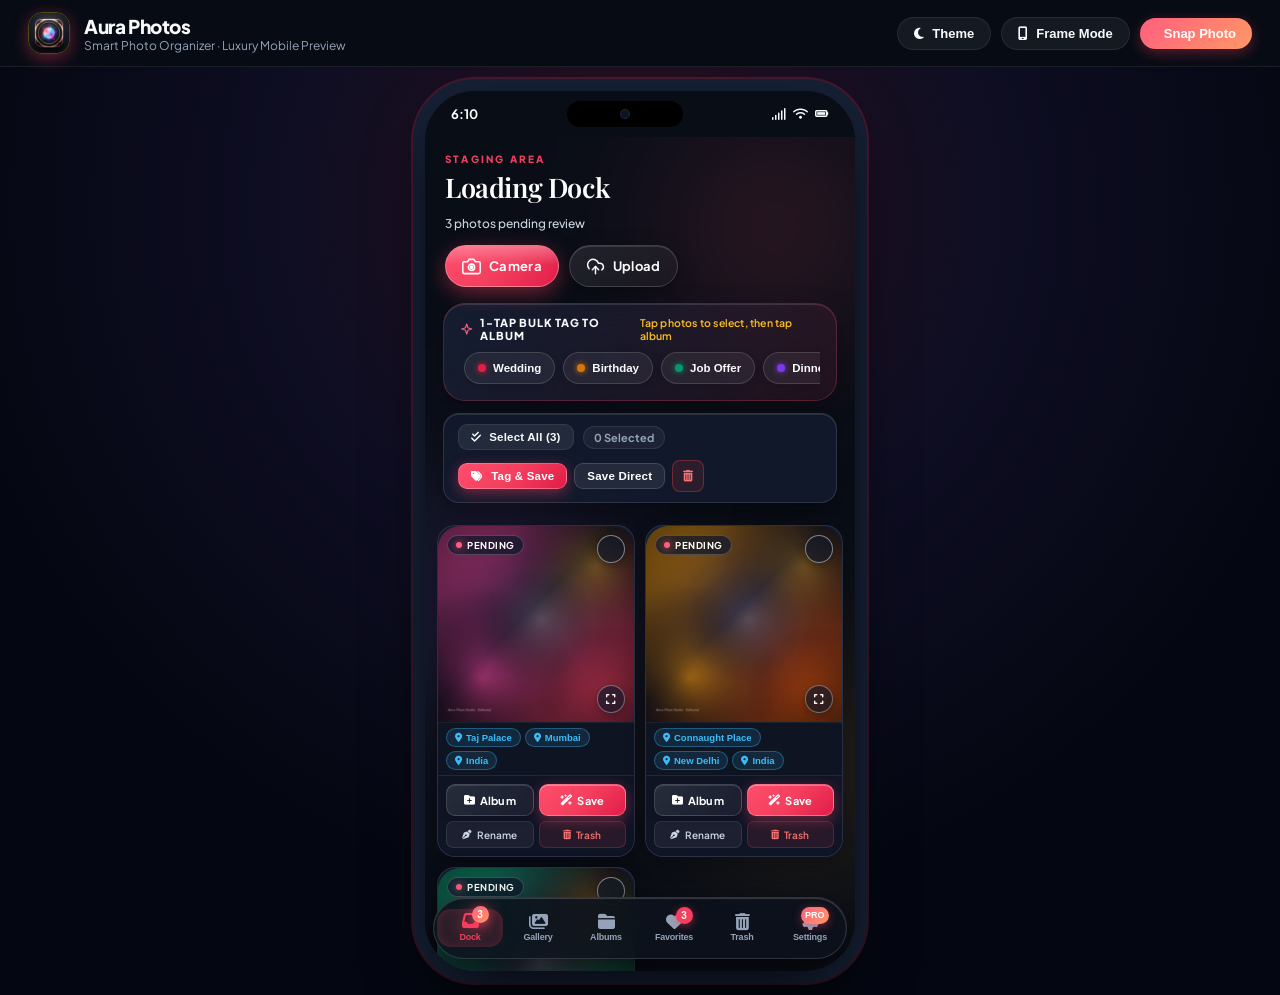
==== ios/web/index.html @ ad9fc0b2 "Implement multi-destination selection and interactive source photo selection in album organize modal" ====
<!DOCTYPE html>
<html lang="en">

<head>
  <meta charset="UTF-8">
  <meta name="viewport" content="width=device-width, initial-scale=1.0, maximum-scale=1.0, user-scalable=no, viewport-fit=cover">
  <meta name="apple-mobile-web-app-capable" content="yes">
  <meta name="apple-mobile-web-app-status-bar-style" content="black-translucent">
  <meta name="apple-mobile-web-app-title" content="Aura Photos">
  <title>Photo Organizer - Luxury Edition</title>
  <link rel="manifest" href="manifest.json">
  <link rel="icon" type="image/png" href="favicon.png">
  <link rel="apple-touch-icon" href="icon.png">
  <link rel="preconnect" href="https://fonts.googleapis.com">
  <link rel="preconnect" href="https://fonts.gstatic.com" crossorigin>
  <link
    href="https://fonts.googleapis.com/css2?family=Plus+Jakarta+Sans:wght@300;400;500;600;700;800&family=Playfair+Display:ital,wght@0,600;1,600&display=swap"
    rel="stylesheet">
  <link rel="stylesheet" href="https://cdnjs.cloudflare.com/ajax/libs/font-awesome/6.5.1/css/all.min.css">
  <link rel="stylesheet" href="style.css">
  <script src="https://cdnjs.cloudflare.com/ajax/libs/jszip/3.10.1/jszip.min.js"></script>
  <script src="https://cdnjs.cloudflare.com/ajax/libs/FileSaver.js/2.0.5/FileSaver.min.js"></script>
  <script src="https://checkout.razorpay.com/v1/checkout.js"></script>
  <script>
    if (window.AndroidApp || navigator.userAgent.includes('wv') || /Android|iPhone|iPad|iPod/i.test(navigator.userAgent) || window.innerWidth <= 850) {
      document.documentElement.classList.add('native-app-mode');
    }
  </script>
</head>

<body class="dark-mode">

  <!-- Desktop Header Controls -->
  <header class="preview-header">
    <div class="brand">
      <div class="brand-badge-icon" style="padding: 0; overflow: hidden; background: transparent; border: 1px solid rgba(255, 215, 0, 0.3);">
        <img src="icon.png" alt="Aura Photos" style="width: 100%; height: 100%; object-fit: cover; border-radius: 13px;">
      </div>
      <div>
        <h1 class="brand-title">Aura Photos</h1>
        <p class="brand-subtitle">Smart Photo Organizer · Luxury Mobile Preview</p>
      </div>
    </div>
    <div class="header-actions">
      <button id="themeToggleBtn" class="action-btn" title="Toggle Light/Dark Theme">
        <i class="fa-solid fa-moon"></i>
        <span>Theme</span>
      </button>
      <button id="deviceFrameToggleBtn" class="action-btn" title="Toggle Device Frame">
        <i class="fa-solid fa-mobile-screen"></i>
        <span>Frame Mode</span>
      </button>
      <button id="addDemoPhotoBtn" class="action-btn primary" title="Snap New Photo to Loading Dock">
        <i class="fa-solid fa-sparkles"></i>
        <span>Snap Photo</span>
      </button>
    </div>
  </header>

  <!-- Main Container -->
  <main class="preview-container">
    <div class="device-frame" id="deviceFrame">
      <!-- Status Bar -->
      <div class="status-bar">
        <span class="time" id="statusTime">9:41</span>
        <div class="notch">
          <div class="camera-lens"></div>
        </div>
        <div class="status-icons">
          <i class="fa-solid fa-signal"></i>
          <i class="fa-solid fa-wifi"></i>
          <i class="fa-solid fa-battery-full"></i>
        </div>
      </div>

      <!-- App Screen Content -->
      <div class="app-viewport">
        <!-- Ambient Liquid Light Glows (2026 Luxury Aesthetic) -->
        <div class="ambient-glow-orb glow-rose"></div>
        <div class="ambient-glow-orb glow-violet"></div>
        <div class="ambient-glow-orb glow-amber"></div>

        <!-- TAB 0: LOADING DOCK SCREEN -->
        <section id="dockScreen" class="app-screen active">
          <div class="screen-header dock-screen-header">
            <div>
              <span class="screen-tagline" data-i18n="dock_tagline">STAGING AREA</span>
              <h2 class="screen-title" data-i18n="dock_title">Loading Dock</h2>
              <p class="screen-subtitle" id="dockSubtitle">3 photos pending review</p>
            </div>
            <div class="dock-hero-actions">
              <button class="dock-hero-btn btn-camera-snap" id="cameraSnapBtn" title="Capture photo with camera" onclick="triggerCameraCapture()">
                <svg class="dock-hero-svg" viewBox="0 0 24 24" fill="none" stroke="currentColor" stroke-width="1.9" stroke-linecap="round" stroke-linejoin="round">
                  <path d="M23 19a2 2 0 0 1-2 2H3a2 2 0 0 1-2-2V8a2 2 0 0 1 2-2h4l2-3h6l2 3h4a2 2 0 0 1 2 2z"/>
                  <circle cx="12" cy="13" r="4"/>
                  <circle cx="12" cy="13" r="1.5" fill="currentColor"/>
                </svg>
                <span data-i18n="dock_camera">Camera</span>
              </button>
              <button class="dock-hero-btn btn-photo-upload" id="importPhotosBtn" title="Upload photos from device" onclick="triggerGalleryImport()">
                <svg class="dock-hero-svg" viewBox="0 0 24 24" fill="none" stroke="currentColor" stroke-width="1.9" stroke-linecap="round" stroke-linejoin="round">
                  <path d="M4 14.899A7 7 0 1 1 15.71 8h1.79a4.5 4.5 0 0 1 2.5 8.242"/>
                  <path d="M12 12v9"/>
                  <path d="m16 16-4-4-4 4"/>
                </svg>
                <span data-i18n="dock_upload">Upload</span>
              </button>
              <input type="file" id="cameraFileInput" accept="image/*" capture="environment"
                style="position: absolute; opacity: 0; width: 0; height: 0; pointer-events: none;">
              <input type="file" id="imageFileInput" accept="image/*" multiple
                style="position: absolute; opacity: 0; width: 0; height: 0; pointer-events: none;">
            </div>
          </div>

          <!-- Ultra-Smart Fast-Tag Bar for Bulk Organization (Imagine 1000 Photos) -->
          <div class="dock-quick-tag-bar" id="dockQuickTagBar">
            <div class="dock-quick-tag-header">
              <div class="dock-quick-tag-title">
                <svg class="dock-title-sparkle" width="14" height="14" viewBox="0 0 24 24" fill="none" stroke="currentColor" stroke-width="2" stroke-linecap="round" stroke-linejoin="round">
                  <path d="m12 3-1.912 5.813a2 2 0 0 1-1.275 1.275L3 12l5.813 1.912a2 2 0 0 1 1.275 1.275L12 21l1.912-5.813a2 2 0 0 1 1.275-1.275L21 12l-5.813-1.912a2 2 0 0 1-1.275-1.275L12 3Z"/>
                </svg>
                <span data-i18n="dock_bulk_tag_title">1-Tap Bulk Tag to Album</span>
              </div>
              <span class="dock-quick-tag-hint" id="dockQuickTagHint" data-i18n="dock_hint_default">Tap photos, then tap album</span>
            </div>
            <div class="dock-quick-tag-strip" id="dockQuickTagStrip">
              <!-- Rendered dynamically by JS -->
            </div>
          </div>

          <!-- Dock Selection Toolbar (Glassmorphic) -->
          <div class="dock-toolbar-card" id="dockActionStrip">
            <div class="dock-select-group">
              <button class="btn btn-xs btn-glass" id="dockSelectAllToggleBtn" onclick="toggleSelectAllDock()">
                <i class="fa-solid fa-check-double"></i>
                <span id="dockSelectAllBtnText" data-i18n="dock_select_all">Select All</span>
              </button>
              <span class="dock-selection-badge" id="dockSelectedCountBadge">0 Selected</span>
            </div>
            <div class="dock-batch-actions" id="dockBatchActions">
              <button class="btn btn-xs btn-primary" id="dockBatchTagBtn" onclick="openBatchTagModalFromDock()">
                <i class="fa-solid fa-tags"></i> <span data-i18n="dock_tag_and_save">Tag & Save</span>
              </button>
              <button class="btn btn-xs btn-glass" id="dockBatchMoveBtn" onclick="moveSelectedDockDirect()">
                <span data-i18n="dock_save_direct">Save Direct</span>
              </button>
              <button class="btn btn-xs btn-danger-glass" id="dockBatchDeleteBtn" onclick="deleteSelectedDockPhotos()"
                title="Move selected to Trash">
                <i class="fa-solid fa-trash-can"></i>
              </button>
            </div>
          </div>

          <!-- Empty Dock State (High-Aesthetic Studio) -->
          <div class="empty-state dock-empty-state-luxury" id="dockEmptyState" style="display: none;">
            <div class="dock-empty-visual">
              <div class="dock-empty-orb">
                <svg class="dock-empty-hero-icon" viewBox="0 0 24 24" fill="none" stroke="currentColor" stroke-width="1.6" stroke-linecap="round" stroke-linejoin="round">
                  <path d="M23 19a2 2 0 0 1-2 2H3a2 2 0 0 1-2-2V8a2 2 0 0 1 2-2h4l2-3h6l2 3h4a2 2 0 0 1 2 2z"/>
                  <circle cx="12" cy="13" r="4"/>
                  <circle cx="12" cy="13" r="1.5" fill="currentColor"/>
                </svg>
              </div>
              <div class="dock-empty-glow"></div>
            </div>
            <h3 class="dock-empty-title" data-i18n="dock_empty_title">Loading Dock is All Clear</h3>
            <p class="dock-empty-desc" data-i18n="dock_empty_desc">
              Your staging dock is ready for fresh memories. Snap directly with the camera or upload from device storage to review, tag, and sort into albums.
            </p>
            <div class="empty-actions dock-empty-actions">
              <button class="btn btn-primary btn-dock-empty-cta" onclick="triggerCameraCapture()">
                <svg width="18" height="18" viewBox="0 0 24 24" fill="none" stroke="currentColor" stroke-width="2" stroke-linecap="round" stroke-linejoin="round">
                  <path d="M23 19a2 2 0 0 1-2 2H3a2 2 0 0 1-2-2V8a2 2 0 0 1 2-2h4l2-3h6l2 3h4a2 2 0 0 1 2 2z"/>
                  <circle cx="12" cy="13" r="4"/>
                  <circle cx="12" cy="13" r="1.5" fill="currentColor"/>
                </svg>
                <span data-i18n="dock_camera">Capture Moment</span>
              </button>
              <button class="btn btn-glass btn-dock-empty-cta" onclick="triggerGalleryImport()">
                <svg width="18" height="18" viewBox="0 0 24 24" fill="none" stroke="currentColor" stroke-width="2" stroke-linecap="round" stroke-linejoin="round">
                  <path d="M4 14.899A7 7 0 1 1 15.71 8h1.79a4.5 4.5 0 0 1 2.5 8.242"/>
                  <path d="M12 12v9"/>
                  <path d="m16 16-4-4-4 4"/>
                </svg>
                <span data-i18n="dock_upload_photos">Upload Photos</span>
              </button>
            </div>
          </div>

          <!-- Dock Grid -->
          <div class="photo-grid dock-grid" id="dockPhotoGrid">
            <!-- Rendered by JS -->
          </div>
        </section>

        <!-- TAB 1: GALLERY SCREEN -->
        <section id="galleryScreen" class="app-screen">
          <!-- Search Box & In-App Settings Access -->
          <div class="search-container">
            <div class="search-box">
              <i class="fa-solid fa-magnifying-glass search-icon"></i>
              <input type="text" id="gallerySearchInput" placeholder="Search photos, tags, or albums..."
                data-i18n-placeholder="gallery_search_placeholder"
                oninput="handleGallerySearch(this.value)" onkeydown="if(event.key==='Escape'){clearGallerySearch();}"
                autocomplete="off">
              <button type="button" id="clearSearchBtn" class="clear-btn" style="display: none;"
                onclick="clearGallerySearch()" title="Clear search">
                <i class="fa-solid fa-xmark"></i>
              </button>
            </div>
            <!-- Three-dot Menu Button for Albums Access (Item 10) -->
            <button class="phone-header-gear-btn" id="galleryAlbumsMenuBtn" onclick="toggleGalleryAlbumsMenu(event)"
              title="Browse Albums Menu" data-i18n-title="gallery_albums_menu_title" aria-label="Albums Menu" style="position: relative;">
              <i class="fa-solid fa-ellipsis-vertical"></i>
              <span class="albums-menu-active-dot" id="albumsMenuActiveDot" style="display: none;"></span>
            </button>
            <button class="phone-header-gear-btn" onclick="navigateToSettings()"
              title="In-App Settings & Theme Switcher">
              <i class="fa-solid fa-gear"></i>
            </button>

            <!-- Albums Dropdown Menu Popover -->
            <div class="gallery-albums-dropdown" id="galleryAlbumsDropdown" style="display: none;">
              <div class="dropdown-header">
                <span class="dropdown-title"><i class="fa-solid fa-images" style="color: #f43f5e; margin-right: 6px;"></i> <span data-i18n="gallery_albums_menu_title">Browse Albums</span></span>
                <span class="dropdown-badge" id="dropdownAlbumsBadge">0 Albums</span>
              </div>
              <!-- VIP 3D Effects Toggle Option (Item 11) -->
              <div class="dropdown-vip-3d-section" id="dropdown3DSection">
                <button type="button" class="dropdown-vip-3d-card" id="dropdown3DEffectsBtn" onclick="toggle3DEffectsFromMenu(event)" title="Toggle 3D Holographic Parallax & Depth (Aura Pro VIP)">
                  <div class="dropdown-vip-3d-left">
                    <div class="dropdown-vip-3d-icon-box" id="dropdown3DIconBox">
                      <i class="fa-solid fa-cube"></i>
                    </div>
                    <div class="dropdown-vip-3d-info">
                      <div class="dropdown-vip-3d-title-row">
                        <span class="dropdown-vip-3d-title" data-i18n="gallery_3d_effects_title">3D Effects</span>
                        <span class="dropdown-vip-crown-badge"><i class="fa-solid fa-crown"></i> VIP</span>
                      </div>
                      <div class="dropdown-vip-3d-desc" id="dropdown3DDesc" data-i18n="gallery_3d_effects_desc">Holographic Tilt & Depth</div>
                    </div>
                  </div>
                  <div class="dropdown-vip-3d-switch-container">
                    <span class="dropdown-switch-pill" id="dropdown3DSwitchPill">
                      <span class="dropdown-switch-handle"></span>
                    </span>
                  </div>
                </button>
              </div>
              <div class="dropdown-divider"></div>
              <div class="dropdown-items-list" id="dropdownAlbumsList">
                <!-- Rendered dynamically by JS -->
              </div>
              <div class="dropdown-divider"></div>
              <div class="dropdown-footer">
                <button type="button" class="dropdown-footer-action" onclick="toggleFeaturedCarouselVisibility()">
                  <i class="fa-solid fa-sliders" style="margin-right: 5px;"></i>
                  <span id="carouselToggleLabel" data-i18n="gallery_carousel_show">Show Carousel</span>
                </button>
              </div>
            </div>
          </div>

          <!-- Albums Carousel Section (Hidden by default for cleaner UI; toggled via 3-dot menu) -->
          <div class="albums-section" id="galleryAlbumsSection" style="display: none;">
            <div class="section-header-row">
              <h3 class="section-heading" data-i18n="gallery_featured_albums">Featured Albums</h3>
              <div style="display: flex; align-items: center; gap: 8px;">
                <span class="section-subtext" id="albumCountSummary">5 Albums</span>
                <button type="button" class="btn-hide-featured" onclick="hideFeaturedAlbumsCarousel()" title="Hide Featured Carousel" aria-label="Hide carousel">
                  <i class="fa-solid fa-xmark"></i>
                </button>
              </div>
            </div>
            <div class="albums-carousel" id="albumsCarouselContainer">
              <!-- Rendered by JS -->
            </div>
          </div>

          <!-- Selection Bar (Active when selecting photos) -->
          <div class="selection-bar" id="gallerySelectionBar" style="display: none;">
            <button class="icon-btn" id="closeSelectionBtn">
              <i class="fa-solid fa-xmark"></i>
            </button>
            <span class="selection-count" id="selectionCountText" data-i18n="dock_selected_zero">0 Selected</span>
            <div class="selection-actions">
              <button class="icon-btn" id="renameSelectedBtn" onclick="renameSelectedGalleryPhoto()"
                title="Rename Photo" data-i18n-title="detail_rename" style="display: none;">
                <i class="fa-solid fa-pen-to-square"></i>
              </button>
              <button class="icon-btn" id="cropSelectedBtn" onclick="cropSelectedGalleryPhoto()" title="Crop Image"
                data-i18n-title="detail_crop" style="display: none;">
                <i class="fa-solid fa-crop-simple"></i>
              </button>
              <button class="icon-btn vip-action-btn" id="moveCopySelectedBtn" onclick="openMoveCopyModal()" title="Move or Copy to Another Album (VIP)" aria-label="Move or Copy to Album">
                <i class="fa-solid fa-folder-tree"></i>
                <span class="btn-vip-dot" title="Aura VIP Feature"><svg class="aura-luxury-crown" width="10" height="10" viewBox="0 0 20 20" fill="currentColor"><path d="M3.2 15.6h13.6a.7.7 0 0 0 .7-.7v-.2a.7.7 0 0 0-.7-.7H3.2a.7.7 0 0 0-.7.7v.2a.7.7 0 0 0 .7.7zm-.9-3.7a.7.7 0 0 0 .66.45h14.08a.7.7 0 0 0 .66-.45l1.6-4.6a.7.7 0 0 0-1.05-.82l-3.8 2.45-3.15-5.1a.7.7 0 0 0-1.2 0l-3.15 5.1-3.8-2.45a.7.7 0 0 0-1.05.82l1.6 4.6z"/></svg></span>
              </button>
              <button class="icon-btn" id="exportZipBtn" title="Export to ZIP" data-i18n-title="gallery_download_zip">
                <i class="fa-solid fa-file-zipper"></i>
              </button>
              <button class="icon-btn" id="shareSelectedBtn" title="Share Native" data-i18n-title="detail_share">
                <i class="fa-solid fa-share-nodes"></i>
              </button>
              <button class="icon-btn" id="downloadSelectedBtn" title="Download Collection" data-i18n-title="detail_download">
                <i class="fa-solid fa-download"></i>
              </button>
              <button class="icon-btn danger" id="trashSelectedBtn" title="Move to Trash" data-i18n-title="detail_trash">
                <i class="fa-solid fa-trash-can"></i>
              </button>
            </div>
          </div>

          <!-- Filter Scroll Row -->
          <div class="filter-strip">
            <!-- Date Range Filter Pill -->
            <button class="filter-chip" id="dateFilterChip">
              <i class="fa-regular fa-calendar-days"></i>
              <span id="dateFilterText" data-i18n="gallery_date_range">Date Range</span>
              <i class="fa-solid fa-xmark chip-remove" id="clearDateBtn" style="display: none;"></i>
            </button>

            <!-- "All" Chip with count -->
            <button class="filter-chip active" id="allTagsFilterChip">
              <span data-i18n="gallery_all_moments">All Moments</span>
              <span class="chip-count" id="allMomentsCount">0</span>
            </button>

            <!-- Favorites Filter Chip with live count -->
            <button class="filter-chip fav-filter-chip" id="favFilterChip" onclick="toggleFavoriteFilter()">
              <i class="fa-solid fa-heart" style="color: #f43f5e; font-size: 11px;"></i>
              <span data-i18n="gallery_favorites">Favorites</span>
              <span class="chip-count" id="favMomentsCount">0</span>
            </button>

            <!-- Dynamic Tag Chips Container -->
            <div id="dynamicTagFilterContainer" class="tag-chips-wrapper">
              <!-- Rendered by JS -->
            </div>

            <button class="reset-filter-btn" id="resetFiltersBtn" style="display: none;">
              <i class="fa-solid fa-rotate-left"></i> <span data-i18n="gallery_reset_filters">Reset</span>
            </button>
          </div>

          <!-- Gallery Subheader with Actions -->
          <div class="gallery-info-bar">
            <div class="gallery-info-left" style="display: flex; align-items: center; gap: 8px;">
              <span id="galleryCountText" class="photos-count-label">0 photos found</span>
            </div>

            <div class="gallery-toolbar-right">
              <!-- Smart Sort Dropdown -->
              <div class="sort-dropdown-wrapper" id="sortDropdownWrapper">
                <button type="button" class="gallery-sort-trigger-btn" id="sortTriggerBtn"
                  onclick="toggleSortMenu(event)" title="Sort gallery photos">
                  <i class="fa-solid fa-arrow-down-short-wide" id="sortTriggerIcon"></i>
                  <span id="sortTriggerText">Newest</span>
                  <i class="fa-solid fa-chevron-down sort-chevron"></i>
                </button>

                <div class="sort-menu-popover" id="sortMenuPopover">
                  <div class="sort-menu-header">
                    <span data-i18n="gallery_sort_photos">Sort Photos</span>
                  </div>
                  <div class="sort-options-list">
                    <button type="button" class="sort-option-btn active" data-sort="date-desc"
                      onclick="setGallerySort('date-desc')">
                      <span class="sort-opt-icon"><i class="fa-regular fa-clock"></i></span>
                      <div class="sort-opt-text">
                        <span class="sort-opt-title" data-i18n="gallery_sort_newest">Newest First</span>
                        <span class="sort-opt-desc" data-i18n="gallery_sort_newest_desc">Date created: newest to oldest</span>
                      </div>
                      <i class="fa-solid fa-check sort-check-icon"></i>
                    </button>
                    <button type="button" class="sort-option-btn" data-sort="date-asc"
                      onclick="setGallerySort('date-asc')">
                      <span class="sort-opt-icon"><i class="fa-solid fa-arrow-up-wide-short"></i></span>
                      <div class="sort-opt-text">
                        <span class="sort-opt-title" data-i18n="gallery_sort_oldest">Oldest First</span>
                        <span class="sort-opt-desc" data-i18n="gallery_sort_oldest_desc">Date created: oldest to newest</span>
                      </div>
                      <i class="fa-solid fa-check sort-check-icon"></i>
                    </button>
                    <div class="sort-menu-separator"></div>
                    <button type="button" class="sort-option-btn" data-sort="name-asc"
                      onclick="setGallerySort('name-asc')">
                      <span class="sort-opt-icon"><i class="fa-solid fa-arrow-down-a-z"></i></span>
                      <div class="sort-opt-text">
                        <span class="sort-opt-title" data-i18n="gallery_sort_name_asc">Name: A to Z</span>
                        <span class="sort-opt-desc" data-i18n="gallery_sort_name_asc_desc">Alphabetical by image title</span>
                      </div>
                      <i class="fa-solid fa-check sort-check-icon"></i>
                    </button>
                    <button type="button" class="sort-option-btn" data-sort="name-desc"
                      onclick="setGallerySort('name-desc')">
                      <span class="sort-opt-icon"><i class="fa-solid fa-arrow-down-z-a"></i></span>
                      <div class="sort-opt-text">
                        <span class="sort-opt-title" data-i18n="gallery_sort_name_desc">Name: Z to A</span>
                        <span class="sort-opt-desc" data-i18n="gallery_sort_name_desc_desc">Reverse alphabetical (Z to A)</span>
                      </div>
                      <i class="fa-solid fa-check sort-check-icon"></i>
                    </button>
                  </div>
                </div>
              </div>

              <div class="gallery-quick-actions">
                <button class="text-link-btn primary" id="exportFilteredZipBtn"
                  title="Download filtered collection as ZIP">
                  <i class="fa-solid fa-file-zipper"></i> <span data-i18n="gallery_download_zip">Download ZIP</span>
                </button>
                <button class="text-link-btn" id="shareFilteredBtn" title="Share filtered photos">
                  <i class="fa-solid fa-arrow-up-from-bracket"></i> <span data-i18n="detail_share">Share</span>
                </button>
              </div>
            </div>
          </div>

          <!-- Album Active View Banner & Direct Import Bar (VIP Item 3) -->
          <div class="album-active-banner" id="albumActiveBanner" style="display: none;">
            <div class="album-banner-left">
              <button type="button" class="album-banner-back-btn" id="albumBannerBackBtn" onclick="exitAlbumView()" title="Back to Albums" aria-label="Back to Albums" data-i18n-title="album_back_to_albums">
                <span class="album-back-icon-pill"><i class="fa-solid fa-arrow-left"></i></span>
                <span class="album-back-label" data-i18n="album_back_btn">Albums</span>
              </button>
              <div class="album-banner-info">
                <span class="album-banner-dot" id="albumBannerDot"></span>
                <div class="album-banner-text">
                  <div class="album-banner-title" id="albumBannerTitle">Album Name</div>
                  <div class="album-banner-subtitle" id="albumBannerSubtitle">0 Photos</div>
                </div>
              </div>
            </div>
            <div class="album-banner-actions" style="display: flex; align-items: center; gap: 8px;">
              <button type="button" class="btn btn-sm album-banner-3d-toggle-btn" id="albumView3DToggleBtn" onclick="toggleAlbumPhoto3DEffects()" title="Toggle VIP 3D Card Effects on Album Photos">
                <i class="fa-solid fa-cube"></i>
                <span class="toggle-3d-label">3D FX</span>
              </button>
              <button type="button" class="btn btn-sm btn-primary album-banner-add-btn" id="albumBannerAddBtn" onclick="triggerAlbumDirectImport(getActiveAlbumName())" title="Import photos directly from gallery into this album (VIP)" data-i18n-title="album_banner_import_title">
                <i class="fa-solid fa-plus"></i>
                <span data-i18n="album_banner_add_photos">Add Photos</span>
                <span class="badge-vip-tiny"><svg class="aura-luxury-crown" width="9" height="9" viewBox="0 0 20 20" fill="currentColor"><path d="M3.2 15.6h13.6a.7.7 0 0 0 .7-.7v-.2a.7.7 0 0 0-.7-.7H3.2a.7.7 0 0 0-.7.7v.2a.7.7 0 0 0 .7.7zm-.9-3.7a.7.7 0 0 0 .66.45h14.08a.7.7 0 0 0 .66-.45l1.6-4.6a.7.7 0 0 0-1.05-.82l-3.8 2.45-3.15-5.1a.7.7 0 0 0-1.2 0l-3.15 5.1-3.8-2.45a.7.7 0 0 0-1.05.82l1.6 4.6z"/></svg> VIP</span>
              </button>
            </div>
          </div>

          <!-- Empty Gallery State -->
          <div class="empty-state" id="galleryEmptyState" style="display: none;">
            <div class="empty-icon-circle">
              <i class="fa-solid fa-images"></i>
            </div>
            <h3 id="galleryEmptyTitle" data-i18n="gallery_empty_title">No Moments Match</h3>
            <p id="galleryEmptyDesc" data-i18n="gallery_empty_desc">Try switching tags, clearing date ranges, or moving new photos from the Loading Dock.</p>
            <div style="display: flex; gap: 8px; justify-content: center; flex-wrap: wrap;">
              <button class="btn btn-primary" id="albumEmptyImportBtn" style="display: none;" onclick="triggerAlbumDirectImport(getActiveAlbumName())">
                <i class="fa-solid fa-plus"></i> <span id="albumEmptyImportBtnText" data-i18n="album_banner_import_btn">Import Photos from Gallery (VIP)</span>
              </button>
              <button class="btn btn-outline" id="clearAllFiltersBtn" data-i18n="gallery_reset_filters">Reset All Filters</button>
            </div>
          </div>

          <!-- Gallery Grid (2-column elegant layout) -->
          <div class="photo-grid gallery-grid-elegant" id="galleryPhotoGrid">
            <!-- Rendered by JS -->
          </div>

          <input type="file" id="albumDirectFileInput" accept="image/*" multiple style="display: none;" onchange="handleAlbumDirectFileInput(event)">
        </section>

        <!-- TAB 2: ALBUMS & TAGS SCREEN (Separated Views) -->
        <section id="albumsScreen" class="app-screen">
          <div class="screen-header">
            <div>
              <span class="screen-tagline" data-i18n="albums_tagline">COLLECTIONS</span>
              <h2 class="screen-title" id="albumsHeaderTitle" data-i18n="albums_my_albums">My Albums</h2>
              <p class="screen-subtitle" id="albumsSubtitle">5 photo albums organized by tag</p>
            </div>
            <div class="header-btn-group">
              <button class="btn btn-sm btn-glass" id="openCreateTagModalBtn" title="Create New Album" data-i18n-title="albums_btn_create_title"
                onclick="openNewAlbumModal()">
                <i class="fa-solid fa-plus"></i> <span data-i18n="albums_new_btn">New Album</span>
              </button>
            </div>
          </div>

          <!-- Segmented View Switcher: Albums vs Tag Manager -->
          <div class="segmented-control-wrapper">
            <div class="segmented-control">
              <button class="seg-btn active" id="segAlbumsBtn" onclick="switchAlbumsView('albums')">
                <i class="fa-solid fa-images"></i>
                <span data-i18n="albums_title">Album Cards</span>
              </button>
              <button class="seg-btn" id="segTagsBtn" onclick="switchAlbumsView('tags')">
                <i class="fa-solid fa-tags"></i>
                <span data-i18n="albums_tag_manager_tab">Tag Manager</span>
              </button>
            </div>
          </div>

          <!-- SUB-VIEW A: Rich Album Cards -->
          <div id="albumsCardView" class="albums-subview">
            <!-- Search & Filter Controls -->
            <div class="album-search-filter-section">
              <div class="album-search-bar">
                <i class="fa-solid fa-magnifying-glass album-search-icon"></i>
                <input type="text" id="albumSearchInput" class="album-search-input"
                  placeholder="Search albums by name..." data-i18n-placeholder="albums_search_placeholder" autocomplete="off" />
                <button class="album-search-clear-btn" id="clearAlbumSearchBtn" style="display: none;"
                  title="Clear search" data-i18n-title="albums_search_clear_title">
                  <i class="fa-solid fa-xmark"></i>
                </button>
              </div>

              <div class="album-filter-chips-strip">
                <button class="filter-chip active" id="albumFilterAllBtn" onclick="setAlbumFilter('all')">
                  <span><span data-i18n="albums_filter_all">All Albums</span> (<span id="totalAlbumsCount">0</span>)</span>
                </button>
                <button class="filter-chip" id="albumFilterFavBtn" onclick="setAlbumFilter('favorites')">
                  <i class="fa-solid fa-heart" style="color:var(--accent-rose)"></i>
                  <span><span data-i18n="favorites_title">Favorites</span> (<span id="favAlbumsCount">0</span>)</span>
                </button>
                <button class="filter-chip" id="albumFilterWithPhotosBtn" onclick="setAlbumFilter('with_photos')">
                  <span><span data-i18n="albums_filter_with_photos">With Photos</span> (<span id="withPhotosAlbumsCount">0</span>)</span>
                </button>
                <button class="filter-chip active" id="album3DToggleBtn" onclick="toggleGlobal3DMode()" title="Toggle VIP 3D Holographic Parallax" data-i18n-title="albums_btn_3d_title">
                  <i class="fa-solid fa-cube" style="color: #f59e0b"></i>
                  <span data-i18n="albums_filter_3d">3D Cards</span>
                </button>
                <button class="filter-chip" id="album3DStudioChipBtn" onclick="openAlbum3DSurfaceModal(state.tags[0]?.name || 'favorites')" title="Open 3D Album Surface Studio">
                  <i class="fa-solid fa-wand-magic-sparkles" style="color: #a855f7;"></i>
                  <span>3D Studio</span>
                </button>
                <button class="filter-chip" id="albumSortRecentBtn" onclick="toggleAlbumSort('recent')" title="Sort by Recent Activity" data-i18n-title="albums_sort_recent_title">
                  <i class="fa-solid fa-clock-rotate-left"></i>
                  <span data-i18n="albums_sort_activity">Recent Activity</span>
                </button>
                <button class="filter-chip" id="albumSortMostBtn" onclick="toggleAlbumSort('count')" title="Sort by most photos" data-i18n-title="albums_sort_most_title">
                  <i class="fa-solid fa-arrow-down-wide-short"></i>
                  <span data-i18n="albums_sort_count">Most Photos</span>
                </button>
                <button class="filter-chip" id="albumSortAlphaBtn" onclick="toggleAlbumSort('alpha')" title="Sort alphabetically (A-Z)" data-i18n-title="albums_sort_alpha_title">
                  <i class="fa-solid fa-arrow-down-a-z"></i>
                  <span data-i18n="albums_sort_alpha">A-Z</span>
                </button>
              </div>
            </div>

            <!-- Empty Albums State -->
            <div class="empty-state" id="albumsEmptyState" style="display: none;">
              <div class="empty-icon-circle">
                <i class="fa-solid fa-folder-open"></i>
              </div>
              <h3 data-i18n="albums_empty_title">No Albums Found</h3>
              <p data-i18n="albums_empty_desc">No albums matched your search or filter. You can create a new album category at any time.</p>
              <button class="btn btn-primary" onclick="openNewAlbumModal()" data-i18n="albums_new_btn">Create New Album</button>
            </div>

            <!-- Album Cards Grid -->
            <div class="albums-card-grid" id="albumsCardGrid">
              <!-- Rendered by JS -->
            </div>
          </div>

          <!-- VIEW 2: DEDICATED TAGS MANAGER VIEW -->
          <div id="tagsManagerView" style="display: none;">
            <!-- Create Tag Card -->
            <div class="card create-tag-card" style="margin: 0 18px 16px;">
              <h4 data-i18n="tags_create_title">Create New Album Tag</h4>
              <div class="input-action-row">
                <input type="text" id="newTagNameInput" placeholder="e.g. Wedding, Birthday, Girls Trip" data-i18n-placeholder="tags_input_placeholder">
                <button class="btn btn-primary" id="createTagBtn" data-i18n="tags_create_btn">Create Tag</button>
              </div>
              <div class="color-picker-row">
                <span class="color-label" data-i18n="tags_palette_color">Palette Color:</span>
                <div class="color-palette" id="colorPaletteContainer">
                  <!-- Rendered by JS -->
                </div>
              </div>
            </div>

            <!-- Tags List -->
            <div class="tags-list-container" style="padding: 0 18px 24px;">
              <div class="section-header-row" style="margin-bottom: 12px; padding: 0;">
                <h3 class="section-heading" id="tagsListHeading">All Categories (5)</h3>
                <span class="section-subtext" data-i18n="tags_rename_or_delete">Rename or Delete</span>
              </div>
              <div class="tags-list" id="tagsList">
                <!-- Rendered by JS -->
              </div>
            </div>
          </div>
        </section>

        <!-- TAB 3: FAVORITES SCREEN -->
        <section id="favoritesScreen" class="app-screen">
          <div class="screen-header">
            <div style="display: flex; align-items: center; gap: 12px;">
              <button type="button" class="album-banner-back-btn" id="favoritesBackBtn" onclick="exitFavoritesToAlbums()" style="display: none;" title="Back to Albums" aria-label="Back to Albums" data-i18n-title="album_back_to_albums">
                <span class="album-back-icon-pill"><i class="fa-solid fa-arrow-left"></i></span>
                <span class="album-back-label" data-i18n="album_back_btn">Albums</span>
              </button>
              <div>
                <span class="screen-tagline" data-i18n="favorites_tagline">LOVED MOMENTS</span>
                <h2 class="screen-title" data-i18n="favorites_title">Favorites</h2>
                <p class="screen-subtitle" id="favoritesSubtitle" data-i18n="favorites_subtitle">Your most cherished photos</p>
              </div>
            </div>
            <div class="header-actions" id="favoritesHeaderActions">
              <button class="btn btn-sm btn-glass favorites-3d-studio-btn" onclick="openAlbum3DSurfaceModal('favorites')"
                title="Customize 3D Surface & Artwork for Favorites (VIP)" data-i18n-title="album_btn_surface_pro">
                <i class="fa-solid fa-wand-magic-sparkles" style="color: #c084fc;"></i> <span data-i18n="surface_3d_btn">3D Studio</span>
              </button>
              <button class="btn btn-sm btn-glass" onclick="downloadFavoritesAlbumZip()"
                title="Download all favorites as ZIP" data-i18n-title="gallery_download_zip">
                <i class="fa-solid fa-file-zipper"></i> <span data-i18n="gallery_download_zip">Export ZIP</span>
              </button>
              <button class="btn btn-sm btn-glass" onclick="shareFavoritesAlbum()" title="Share favorites album" data-i18n-title="detail_share">
                <i class="fa-solid fa-arrow-up-from-bracket"></i> <span data-i18n="detail_share">Share</span>
              </button>
            </div>
          </div>

          <!-- Empty Favorites State -->
          <div class="empty-state" id="favoritesEmptyState" style="display: none;">
            <div class="empty-icon-circle heart">
              <i class="fa-regular fa-heart"></i>
            </div>
            <h3 data-i18n="favorites_empty_title">No Favorites Yet</h3>
            <p data-i18n="favorites_empty_desc">Tap the heart on any photo to save your favorite memories here in one place.</p>
          </div>

          <div class="photo-grid gallery-grid-elegant" id="favoritesPhotoGrid">
            <!-- Rendered by JS -->
          </div>
        </section>

        <!-- TAB 4: TRASH SCREEN -->
        <section id="trashScreen" class="app-screen">
          <div class="screen-header">
            <div>
              <span class="screen-tagline" data-i18n="trash_tagline">RECYCLE BIN</span>
              <h2 class="screen-title" data-i18n="trash_title">Trash</h2>
              <p class="screen-subtitle" data-i18n="trash_subtitle">Items deleted permanently after 30 days</p>
            </div>
            <button class="btn btn-sm btn-danger-outline" id="emptyTrashBtn" style="display: none;">
              <i class="fa-solid fa-trash-arrow-up"></i> <span data-i18n="trash_empty_btn">Empty Trash</span>
            </button>
          </div>

          <!-- Empty Trash State -->
          <div class="empty-state" id="trashEmptyState" style="display: none;">
            <div class="empty-icon-circle">
              <i class="fa-solid fa-trash-can"></i>
            </div>
            <h3 data-i18n="trash_empty_title">Trash is Empty</h3>
            <p data-i18n="trash_empty_desc">Deleted albums and photos stay safely here for 30 days so you can restore them anytime.</p>
          </div>

          <!-- Trashed Albums Section -->
          <div id="trashAlbumsSection" class="trash-albums-container" style="display: none;">
            <div class="trash-section-title">
              <i class="fa-solid fa-folder-closed"></i> Trashed Albums (<span id="trashAlbumsCount">0</span>)
            </div>
            <div class="trash-albums-grid" id="trashAlbumsGrid"></div>
          </div>

          <!-- Trashed Photos Title Header (When albums also exist) -->
          <div id="trashPhotosTitle" class="trash-section-title" style="display: none;">
            <i class="fa-solid fa-images"></i> Trashed Photos (<span id="trashPhotosSectionCount">0</span>)
          </div>

          <div class="photo-grid gallery-grid-elegant" id="trashPhotoGrid">
            <!-- Rendered by JS -->
          </div>
        </section>

        <!-- TAB 5: SETTINGS & PREFERENCES SCREEN -->
        <section id="settingsScreen" class="app-screen">
          <div class="screen-header">
            <div>
              <span class="screen-tagline" data-i18n="settings_tagline">PREFERENCES</span>
              <h2 class="screen-title" data-i18n="settings_title">Settings</h2>
              <p class="screen-subtitle" data-i18n="settings_subtitle">Personalize your luxury experience</p>
            </div>
            <div class="header-actions">
              <span class="pro-chip-pill" id="settingsProStatusBadge" data-i18n="settings_free_tier">FREE TIER</span>
            </div>
          </div>

          <!-- Quick Navigation Category Chips Strip -->
          <div class="settings-quick-nav-strip" id="settingsQuickNavStrip">
            <button type="button" class="settings-quick-chip active" onclick="scrollToSettingsSection('sectionVipDev')"><i class="fa-solid fa-crown" style="color: #f59e0b;"></i> <span>VIP Bypass</span></button>
            <button type="button" class="settings-quick-chip" onclick="scrollToSettingsSection('sectionTheme')"><i class="fa-solid fa-palette" style="color: #f43f5e;"></i> <span>Theme</span></button>
            <button type="button" class="settings-quick-chip" onclick="scrollToSettingsSection('sectionLang')"><i class="fa-solid fa-language" style="color: #38bdf8;"></i> <span>Languages</span></button>
            <button type="button" class="settings-quick-chip" onclick="scrollToSettingsSection('sectionSubscription')"><i class="fa-solid fa-gem" style="color: #a855f7;"></i> <span>Pro Perks</span></button>
            <button type="button" class="settings-quick-chip" onclick="scrollToSettingsSection('sectionPrivacy')"><i class="fa-solid fa-shield-halved" style="color: #10b981;"></i> <span>Privacy &amp; Vault</span></button>
            <button type="button" class="settings-quick-chip" onclick="scrollToSettingsSection('sectionLocation')"><i class="fa-solid fa-location-dot" style="color: #38bdf8;"></i> <span>GPS &amp; Tags</span></button>
            <button type="button" class="settings-quick-chip" onclick="scrollToSettingsSection('sectionStorage')"><i class="fa-solid fa-hard-drive" style="color: #ec4899;"></i> <span>Storage</span></button>
            <button type="button" class="settings-quick-chip" onclick="scrollToSettingsSection('sectionUpdates')"><i class="fa-solid fa-cloud-arrow-down" style="color: #06b6d4;"></i> <span>Updates</span></button>
            <button type="button" class="settings-quick-chip" onclick="scrollToSettingsSection('sectionFeedback')"><i class="fa-solid fa-comment-dots" style="color: #f97316;"></i> <span>Feedback</span></button>
          </div>

          <!-- User VIP & Membership Card (Secret 5-Tap Gesture to Toggle Developer VIP Mode) -->
          <div class="settings-profile-card" id="sectionProfile" onclick="handleDevModeSecretTap()" title="Tap 5 times to toggle Developer VIP Mode anytime" style="cursor: pointer;">
            <div class="profile-avatar-box">
              <i class="fa-solid fa-user-astronaut"></i>
            </div>
            <div class="profile-meta">
              <div class="profile-name-row">
                <h3 class="profile-name" data-i18n="settings_member_name">Aura Member</h3>
                <span class="vip-sparkle-tag" id="profileVipTag" data-i18n="settings_starter">STARTER</span>
              </div>
              <p class="profile-status-desc" id="profileStatusDesc" data-i18n="settings_storage_private">Standard local storage · 100% private</p>
            </div>
          </div>

          <!-- MASTER VIP DEVELOPER BYPASS & TESTER ACCESS CARD -->
          <div class="vip-developer-master-card" id="sectionVipDev">
            <div class="vip-dev-header">
              <div class="vip-dev-badge">
                <i class="fa-solid fa-flask-vial"></i> DEVELOPER &amp; VIP TESTER MODE
              </div>
              <span class="vip-dev-status-pill" id="vipBypassStatusPill">👑 VIP ACTIVE</span>
            </div>
            
            <p class="vip-dev-subtitle">Instant subscription bypass for testing all 3D albums, personal surfaces, RAW exports &amp; vault on native APK.</p>
            
            <div class="vip-dev-actions-grid">
              <button type="button" class="btn btn-vip-bypass active" id="vipBypassMasterBtn" onclick="toggleVip()">
                <i class="fa-solid fa-bolt"></i> <span id="vipBypassBtnLabel">👑 VIP Access Active · Tap to Test Starter</span>
              </button>
              
              <div class="vip-dev-switch-row">
                <span class="vip-dev-switch-text"><i class="fa-solid fa-sliders"></i> Master VIP Switch</span>
                <label class="switch-toggle" title="Toggle VIP Access for Testing">
                  <input type="checkbox" id="vipDeveloperToggle" onchange="toggleVipFromSettings(event.target.checked)">
                  <span class="switch-slider"></span>
                </label>
              </div>
            </div>

            <!-- Perks Unlocked Summary -->
            <div class="vip-unlocked-pills-row">
              <span class="vip-micro-pill"><i class="fa-solid fa-cube"></i> 3D Holographic Parallax</span>
              <span class="vip-micro-pill"><i class="fa-solid fa-wand-magic-sparkles"></i> 3D Surface Studio</span>
              <span class="vip-micro-pill"><i class="fa-solid fa-shield-halved"></i> Biometric Vault</span>
              <span class="vip-micro-pill"><i class="fa-solid fa-file-export"></i> 4K RAW Export</span>
              <span class="vip-micro-pill"><i class="fa-solid fa-tags"></i> Unlimited Albums</span>
            </div>

            <!-- Quick 3D Test & Diagnostic Tools -->
            <div class="vip-dev-tools-row">
              <button type="button" class="btn-dev-tool" onclick="openAlbum3DSurfaceModal(state.tags[0]?.name || 'favorites')" title="Open 3D Album Surface Studio">
                <i class="fa-solid fa-palette"></i> <span>3D Surface Studio</span>
              </button>
              <button type="button" class="btn-dev-tool" onclick="Aura3DMotionPhysics.triggerShakeWave()" title="Trigger Kinetic Resonance Wave">
                <i class="fa-solid fa-wave-square"></i> <span>Test 3D Wave</span>
              </button>
              <button type="button" class="btn-dev-tool" onclick="open3DAlbumAuditModal()" title="Run 3D Physics Integrity Audit">
                <i class="fa-solid fa-microchip"></i> <span>3D Audit</span>
              </button>
            </div>
          </div>

          <!-- SECTION 1: LANGUAGE & REGION (भारतीय भाषाएं / Indian Languages) -->
          <div class="settings-group" id="sectionLang">
            <div class="settings-group-header">
              <i class="fa-solid fa-language"></i>
              <span data-i18n="settings_language_section">LANGUAGE & REGION</span>
            </div>
            <div class="settings-subgroup" style="padding-top: 2px;">
              <div class="settings-subgroup-header">
                <span class="settings-subgroup-label"><i class="fa-solid fa-globe" style="margin-right: 5px; color: var(--primary);"></i> <span data-i18n="settings_language_label">App Language</span></span>
                <span class="settings-subgroup-hint" id="currentLangHintBadge">English</span>
              </div>
              <p class="settings-subgroup-desc" data-i18n="settings_language_desc" style="font-size: 11px; color: var(--text-muted); margin: 0 0 10px 2px;">
                Select your preferred language (Indian Regional & Global)
              </p>
              <div class="language-selector-grid" id="languageSelectorGrid">
                <!-- Rendered dynamically by JS -->
              </div>
            </div>
          </div>

          <!-- SECTION 2: APPEARANCE / IN-APP THEME SWITCHER -->
          <div class="settings-group" id="sectionTheme">
            <div class="settings-group-header">
              <i class="fa-solid fa-palette"></i>
              <span data-i18n="settings_appearance_section">APPEARANCE & THEME</span>
            </div>
            <div class="theme-selector-grid">
              <button class="theme-option-card active" id="themeOptDark" onclick="setAppTheme('dark')">
                <div class="theme-preview-box dark-preview">
                  <div class="mini-bar"></div>
                  <div class="mini-grid"><span></span><span></span></div>
                </div>
                <div class="theme-card-info">
                  <span class="theme-name" data-i18n="settings_theme_dark">Midnight Dark</span>
                  <span class="theme-sub" data-i18n="settings_theme_dark_sub">Obsidian Aura</span>
                </div>
                <i class="fa-solid fa-circle-check theme-check-icon"></i>
              </button>

              <button class="theme-option-card" id="themeOptLight" onclick="setAppTheme('light')">
                <div class="theme-preview-box light-preview">
                  <div class="mini-bar"></div>
                  <div class="mini-grid"><span></span><span></span></div>
                </div>
                <div class="theme-card-info">
                  <span class="theme-name" data-i18n="settings_theme_light">Luminous Light</span>
                  <span class="theme-sub" data-i18n="settings_theme_light_sub">Editorial Clean</span>
                </div>
                <i class="fa-solid fa-circle-check theme-check-icon"></i>
              </button>

              <button class="theme-option-card" id="themeOptSystem" onclick="setAppTheme('system')">
                <div class="theme-preview-box system-preview">
                  <div class="mini-half dark-half"></div>
                  <div class="mini-half light-half"></div>
                </div>
                <div class="theme-card-info">
                  <span class="theme-name" data-i18n="settings_theme_system">System Auto</span>
                  <span class="theme-sub" data-i18n="settings_theme_system_sub">Sync with OS</span>
                </div>
                <i class="fa-solid fa-circle-check theme-check-icon"></i>
              </button>
            </div>

            <!-- Custom Theme Accent Color Palette -->
            <div class="settings-subgroup">
              <div class="settings-subgroup-header">
                <span class="settings-subgroup-label"><i class="fa-solid fa-paintbrush"
                    style="margin-right: 5px; color: var(--primary);"></i> <span data-i18n="settings_accent_label">Theme Accent Palette</span></span>
                <span class="settings-subgroup-hint" data-i18n="settings_accent_hint">Custom color choices</span>
              </div>
              <div class="color-palette luxury-palette" id="themeAccentPaletteContainer">
                <!-- Rendered by JS -->
              </div>
            </div>
          </div>

          <!-- SECTION 3: PRO MEMBERSHIP & RAZORPAY SUBSCRIPTION -->
          <div class="settings-group" id="sectionSubscription">
            <div class="settings-group-header">
              <i class="fa-solid fa-crown"></i>
              <span data-i18n="settings_subscription_section">SUBSCRIPTION & MEMBERSHIP</span>
            </div>
            <div class="pro-membership-showcase" id="proMembershipCard">
              <div class="pro-card-header">
                <div class="pro-badge-glow" data-i18n="settings_pro_vip"><i class="fa-solid fa-gem"></i> AURA PRO VIP</div>
                <span class="pro-pricing-tag">₹299 <span>/ month</span></span>
              </div>
              <p class="pro-tagline" data-i18n="settings_pro_tagline">Unlock the ultimate AI organizer with unlimited albums, 100% private on-device storage & biometric vault.</p>

              <div class="pro-features-list">
                <div class="pro-feat-item"><i class="fa-solid fa-circle-check"></i> <span data-i18n="settings_pro_feat_1">Unlimited Smart Albums & Custom Tags</span>
                </div>
                <div class="pro-feat-item"><i class="fa-solid fa-circle-check"></i> <span data-i18n="settings_pro_feat_2">Original Ultra-HD RAW & 4K Export</span>
                </div>
                <div class="pro-feat-item"><i class="fa-solid fa-circle-check"></i> <span data-i18n="settings_pro_feat_3">Encrypted Biometric Secret Vault</span>
                </div>
                <div class="pro-feat-item"><i class="fa-solid fa-circle-check"></i> <span data-i18n="settings_pro_feat_4">100% On-Device Privacy & Fast Local Backup</span></div>
                <div class="pro-feat-item"><i class="fa-solid fa-circle-check"></i> <span data-i18n="settings_pro_feat_5">VIP 3D Holographic Album Cards &amp; Custom Surface Artwork</span>
                </div>
                <div class="pro-feat-item"><i class="fa-solid fa-circle-check"></i> <span data-i18n="settings_pro_feat_6">Zero Watermark & Priority AI Tagging</span>
                </div>
              </div>

              <div class="pro-action-box">
                <button class="btn-pro-razorpay" id="startRazorpayBtn" onclick="initiateRazorpayPayment()">
                  <i class="fa-solid fa-bolt"></i> <span data-i18n="settings_upgrade_btn">Upgrade with Razorpay (₹299)</span>
                </button>
                <div class="pro-support-links">
                  <button class="text-link-btn" onclick="restoreProPurchases()" data-i18n="settings_restore_btn">Restore Purchases</button>
                  <span>·</span>
                  <button class="text-link-btn" onclick="openPaymentFaq()" data-i18n="settings_billing_faq">Billing FAQ</button>
                  <span>·</span>
                  <button class="text-link-btn" onclick="toggleVip()" style="color: #f59e0b; font-weight: 700;">⚡ Developer Bypass</button>
                </div>
              </div>
            </div>
          </div>

          <!-- SECTION 4: PRIVACY & SECURITY -->
          <div class="settings-group" id="sectionPrivacy">
            <div class="settings-group-header">
              <i class="fa-solid fa-shield-halved"></i>
              <span data-i18n="settings_privacy_section">PRIVACY & SECURITY</span>
            </div>

            <div class="settings-list-card">
              <div class="settings-row">
                <div class="settings-row-icon safe">
                  <i class="fa-solid fa-microchip"></i>
                </div>
                <div class="settings-row-text">
                  <span class="settings-row-title" data-i18n="settings_on_device_ai">100% On-Device AI</span>
                  <span class="settings-row-desc" data-i18n="settings_on_device_ai_desc">All photo tagging runs locally. Photos never leave your phone.</span>
                </div>
                <span class="badge-status-green"><i class="fa-solid fa-lock"></i> <span data-i18n="settings_secured">Secured</span></span>
              </div>

              <div class="settings-row">
                <div class="settings-row-icon">
                  <i class="fa-solid fa-fingerprint"></i>
                </div>
                <div class="settings-row-text">
                  <span class="settings-row-title" data-i18n="settings_biometric_lock">Biometric App Lock</span>
                  <span class="settings-row-desc" data-i18n="settings_biometric_lock_desc">Require FaceID / Fingerprint on launch</span>
                </div>
                <label class="switch-toggle">
                  <input type="checkbox" id="biometricLockToggle" onchange="toggleBiometricLock(this.checked)">
                  <span class="switch-slider"></span>
                </label>
              </div>

              <!-- App Lock Sub-Controls -->
              <div class="app-lock-sub-controls" id="appLockSubControls" style="display: none; padding: 6px 16px 14px 48px; gap: 8px; flex-wrap: wrap;">
                
                <button type="button" class="btn btn-xs btn-outline" onclick="openChangePinModal()" style="font-size:11px; border-radius:18px; padding: 4px 10px;">
                  <i class="fa-solid fa-key" style="margin-right:4px;"></i> Change 4-Digit PIN
                </button>
              </div>

              <div class="settings-row clickable" onclick="openPrivacyPolicyModal()">
                <div class="settings-row-icon">
                  <i class="fa-solid fa-file-shield"></i>
                </div>
                <div class="settings-row-text">
                  <span class="settings-row-title" data-i18n="settings_privacy_policy">Privacy Policy & Terms</span>
                  <span class="settings-row-desc" data-i18n="settings_privacy_policy_desc">Read our zero-tracking data pledge</span>
                </div>
                <i class="fa-solid fa-chevron-right row-arrow"></i>
              </div>
            </div>
          </div>

          <!-- SECTION 5: LOCATION & GPS TAGS -->
          <div class="settings-group" id="sectionLocation">
            <div class="settings-group-header">
              <i class="fa-solid fa-location-dot" style="color: #38bdf8;"></i>
              <span data-i18n="settings_location_section">LOCATION & GPS TAGS</span>
            </div>

            <div class="settings-list-card">
              <!-- Master Toggle 1: Extract GPS Metadata -->
              <div class="settings-row">
                <div class="settings-row-icon" style="background: rgba(56, 189, 248, 0.15); color: #38bdf8;">
                  <i class="fa-solid fa-satellite-dish"></i>
                </div>
                <div class="settings-row-text">
                  <span class="settings-row-title" data-i18n="settings_gps_extraction">Extract Photo GPS Metadata</span>
                  <span class="settings-row-desc" data-i18n="settings_gps_extraction_desc">Save GPS coordinates & metadata when capturing or importing photos</span>
                </div>
                <label class="switch-toggle">
                  <input type="checkbox" id="gpsMetadataToggle" onchange="toggleGpsMetadataSetting(this.checked)">
                  <span class="switch-slider"></span>
                </label>
              </div>

              <!-- Master Toggle 2: Suggest Location Tags -->
              <div class="settings-row">
                <div class="settings-row-icon" style="background: rgba(16, 185, 129, 0.15); color: #10b981;">
                  <i class="fa-solid fa-tags"></i>
                </div>
                <div class="settings-row-text">
                  <span class="settings-row-title" data-i18n="settings_location_tags">Suggest Location Tags</span>
                  <span class="settings-row-desc" data-i18n="settings_location_tags_desc">Show smart Place, City, and Country tags on photo cards & tag dialog</span>
                </div>
                <label class="switch-toggle">
                  <input type="checkbox" id="locationTagsToggle" onchange="toggleLocationTagsSetting(this.checked)">
                  <span class="switch-slider"></span>
                </label>
              </div>

              <!-- Toggle 3: Show Location on Gallery Cards (Default: OFF) -->
              <div class="settings-row" style="border-top: 1px solid var(--border-subtle);">
                <div class="settings-row-icon" style="background: rgba(14, 165, 233, 0.15); color: #0ea5e9;">
                  <i class="fa-solid fa-map-pin"></i>
                </div>
                <div class="settings-row-text">
                  <span class="settings-row-title" data-i18n="settings_gallery_location_badges">Show Location on Cards</span>
                  <span class="settings-row-desc" data-i18n="settings_gallery_location_badges_desc">Display location badge on photo cards in gallery (Disabled by default)</span>
                </div>
                <label class="switch-toggle">
                  <input type="checkbox" id="galleryLocationBadgeToggle" onchange="toggleGalleryLocationBadgeSetting(this.checked)">
                  <span class="switch-slider"></span>
                </label>
              </div>

              <!-- Sub-toggles Container: Place, City, Country -->
              <div class="settings-subgroup-nested" id="locationSubTogglesContainer" style="border-top: 1px solid var(--border-subtle); padding-left: 8px;">
                <!-- Sub-toggle 1: Place / Landmark -->
                <div class="settings-row sub-row" style="padding-left: 6px;">
                  <div class="settings-row-icon sub" style="background: rgba(244, 63, 94, 0.12); color: #f43f5e; font-size: 13px; width: 32px; height: 32px; border-radius: 10px;">
                    <i class="fa-solid fa-landmark"></i>
                  </div>
                  <div class="settings-row-text">
                    <span class="settings-row-title" data-i18n="settings_loc_place">Place & Landmark</span>
                    <span class="settings-row-desc" data-i18n="settings_loc_place_desc">e.g. Gateway of India, Central Park</span>
                  </div>
                  <label class="switch-toggle sm">
                    <input type="checkbox" id="locationTagPlaceToggle" onchange="toggleLocationTagSubSetting('place', this.checked)">
                    <span class="switch-slider"></span>
                  </label>
                </div>

                <!-- Sub-toggle 2: City / Town -->
                <div class="settings-row sub-row" style="padding-left: 6px;">
                  <div class="settings-row-icon sub" style="background: rgba(139, 92, 246, 0.12); color: #8b5cf6; font-size: 13px; width: 32px; height: 32px; border-radius: 10px;">
                    <i class="fa-solid fa-city"></i>
                  </div>
                  <div class="settings-row-text">
                    <span class="settings-row-title" data-i18n="settings_loc_city">City & Town</span>
                    <span class="settings-row-desc" data-i18n="settings_loc_city_desc">e.g. Mumbai, New York, Paris, Tokyo</span>
                  </div>
                  <label class="switch-toggle sm">
                    <input type="checkbox" id="locationTagCityToggle" onchange="toggleLocationTagSubSetting('city', this.checked)">
                    <span class="switch-slider"></span>
                  </label>
                </div>

                <!-- Sub-toggle 3: Country -->
                <div class="settings-row sub-row" style="padding-left: 6px;">
                  <div class="settings-row-icon sub" style="background: rgba(245, 158, 11, 0.12); color: #f59e0b; font-size: 13px; width: 32px; height: 32px; border-radius: 10px;">
                    <i class="fa-solid fa-earth-americas"></i>
                  </div>
                  <div class="settings-row-text">
                    <span class="settings-row-title" data-i18n="settings_loc_country">Country</span>
                    <span class="settings-row-desc" data-i18n="settings_loc_country_desc">e.g. India, United States, France, Japan</span>
                  </div>
                  <label class="switch-toggle sm">
                    <input type="checkbox" id="locationTagCountryToggle" onchange="toggleLocationTagSubSetting('country', this.checked)">
                    <span class="switch-slider"></span>
                  </label>
                </div>
              </div>

              <!-- Action: Load Sample GPS Photos -->
              <div class="settings-row" style="cursor: pointer; border-top: 1px solid var(--border-subtle);" onclick="loadSampleGpsPhotos(3)">
                <div class="settings-row-icon" style="background: rgba(56, 189, 248, 0.15); color: #38bdf8;">
                  <i class="fa-solid fa-wand-magic-sparkles"></i>
                </div>
                <div class="settings-row-text">
                  <span class="settings-row-title" data-i18n="settings_load_gps_sample">Load Sample GPS Photos</span>
                  <span class="settings-row-desc" data-i18n="settings_load_gps_sample_desc">Add 3 sample photos with Mumbai, Paris & New York GPS tags</span>
                </div>
                <i class="fa-solid fa-arrow-down row-arrow" style="color: #38bdf8; opacity: 1;"></i>
              </div>
            </div>
          </div>

          <!-- SECTION 6: STORAGE & DATA MANAGEMENT -->
          <div class="settings-group" id="sectionStorage">
            <div class="settings-group-header">
              <i class="fa-solid fa-hard-drive"></i>
              <span data-i18n="settings_storage_section">STORAGE & DATA MANAGEMENT</span>
            </div>

            <div class="settings-list-card">
              <!-- Live Storage Breakdown -->
              <div class="storage-meter-box">
                <div class="storage-labels">
                  <span class="storage-title" data-i18n="settings_local_storage">Local App Storage</span>
                  <span class="storage-used" id="storageUsageText">Calculating...</span>
                </div>
                <div class="storage-progress-track">
                  <div class="storage-progress-bar" id="storageProgressBar" style="width: 28%;"></div>
                </div>
                <div class="storage-legend">
                  <span><i class="fa-solid fa-circle" style="color:#f43f5e"></i> <span data-i18n="settings_legend_photos">Photos</span> (<span
                      id="storagePhotoCount">0</span>)</span>
                  <span><i class="fa-solid fa-circle" style="color:#fbbf24"></i> <span data-i18n="settings_legend_trash">Trash</span> (<span
                      id="storageTrashCount">0</span>)</span>
                  <span><i class="fa-solid fa-circle" style="color:#10b981"></i> <span data-i18n="settings_legend_tags">Tags</span> (<span
                      id="storageTagCount">0</span>)</span>
                </div>
              </div>

              <!-- Storage Action Buttons -->
              <div class="settings-action-row">
                <button class="settings-action-btn" onclick="clearAppCache()">
                  <i class="fa-solid fa-broom"></i>
                  <span data-i18n="settings_clear_cache">Clear Cache</span>
                </button>
                <button class="settings-action-btn danger" onclick="emptyTrashFromSettings()">
                  <i class="fa-solid fa-trash-arrow-up"></i>
                  <span data-i18n="settings_empty_trash">Empty Trash</span>
                </button>
              </div>

              <div class="settings-action-row" style="margin-top: 8px;">
                <button class="settings-action-btn" onclick="exportFullDataBackup()">
                  <i class="fa-solid fa-file-export"></i>
                  <span data-i18n="settings_export_backup">Export Backup</span>
                </button>
                <label class="settings-action-btn" style="cursor: pointer;">
                  <i class="fa-solid fa-file-import"></i>
                  <span data-i18n="settings_import_backup">Import Backup</span>
                  <input type="file" id="importBackupFileInput" accept=".json" onchange="importFullDataBackup(event)"
                    style="display:none;">
                </label>
              </div>
            </div>
          </div>

          <!-- SECTION 7: APP UPDATES & NOTIFICATIONS -->
          <div class="settings-group" id="sectionUpdates">
            <div class="settings-group-header">
              <i class="fa-solid fa-cloud-arrow-down" style="color: #38bdf8;"></i>
              <span data-i18n="settings_updates_section">APP UPDATES &amp; NOTIFICATIONS</span>
            </div>

            <div class="settings-list-card">
              <!-- Push Update Notifications Toggle -->
              <div class="settings-row">
                <div class="settings-row-icon" style="background: rgba(56, 189, 248, 0.15); color: #38bdf8;">
                  <i class="fa-solid fa-bell"></i>
                </div>
                <div class="settings-row-text">
                  <span class="settings-row-title" data-i18n="settings_push_updates_title">Push Update Notifications</span>
                  <span class="settings-row-desc" data-i18n="settings_push_updates_desc">Instant alerts when a new version is released. All photos, albums &amp; settings are preserved.</span>
                </div>
                <label class="switch-toggle">
                  <input type="checkbox" id="pushUpdatesToggle" onchange="togglePushUpdatesSetting(this.checked)" checked>
                  <span class="switch-slider"></span>
                </label>
              </div>

              <!-- Check for Updates Action Row -->
              <div class="settings-row clickable" onclick="checkAppUpdate(true)">
                <div class="settings-row-icon" style="background: rgba(16, 185, 129, 0.15); color: #10b981;">
                  <i class="fa-solid fa-rotate"></i>
                </div>
                <div class="settings-row-text">
                  <span class="settings-row-title" data-i18n="settings_check_update_title">Check for Updates</span>
                  <span class="settings-row-desc" id="settingsUpdateStatusDesc" data-i18n="settings_check_update_desc">You are on the latest version · v2.4.0</span>
                </div>
                <button class="btn btn-outline" style="padding: 6px 12px; font-size: 12px; border-color: rgba(56,189,248,0.4); color: #38bdf8;">
                  <i class="fa-solid fa-cloud-arrow-down"></i> <span data-i18n="settings_check_now_btn">Check Now</span>
                </button>
              </div>
            </div>
          </div>

          <!-- SECTION 8: HELP & FEEDBACK -->
          <div class="settings-group" id="sectionFeedback">
            <div class="settings-group-header">
              <i class="fa-solid fa-comment-dots" style="color: #a855f7;"></i>
              <span data-i18n="settings_feedback_section">HELP &amp; COMMUNITY FEEDBACK</span>
            </div>

            <div class="settings-list-card">
              <div class="settings-row clickable" onclick="openFeedbackModal()">
                <div class="settings-row-icon" style="background: rgba(168, 85, 247, 0.15); color: #a855f7;">
                  <i class="fa-solid fa-comments"></i>
                </div>
                <div class="settings-row-text">
                  <span class="settings-row-title" data-i18n="settings_feedback_title">Feedback &amp; Suggestions</span>
                  <span class="settings-row-desc" data-i18n="settings_feedback_desc">Share your thoughts, feature ideas, or suggestions to improve Aura</span>
                </div>
                <button type="button" class="btn btn-outline" id="openFeedbackBtn" onclick="event.stopPropagation(); openFeedbackModal();" style="padding: 6px 12px; font-size: 12px; border-color: rgba(168,85,247,0.4); color: #c084fc;">
                  <i class="fa-solid fa-paper-plane"></i> <span data-i18n="settings_feedback_btn">Feedback</span>
                </button>
              </div>
            </div>
          </div>

          <!-- SECTION 9: APP INFO -->
          <div class="settings-footer-info" id="sectionAppInfo" onclick="handleDevModeSecretTap()" style="cursor: pointer;" title="Tap 5 times to toggle Developer VIP Mode">
            <p class="app-version-text" data-i18n="settings_app_version">Aura Photo Organizer · v2.4.0 (Build 2026.09.15)</p>
            <p class="app-credits-text" data-i18n="settings_app_credits">100% Private On-Device AI · All Data Stored Locally</p>
            <p style="font-size: 10px; color: #f59e0b; margin-top: 4px; opacity: 0.85;"><i class="fa-solid fa-flask"></i> Developer VIP Bypass Active · Tap 5x to Toggle</p>
          </div>
        </section>

      </div>

      <!-- Bottom Navigation Bar -->
      <nav class="bottom-nav">
        <button class="nav-item active" data-tab="dockScreen">
          <div class="nav-icon-wrapper">
            <i class="fa-solid fa-inbox"></i>
            <span class="nav-badge" id="dockNavBadge" style="display: none;">0</span>
          </div>
          <span class="nav-label" data-i18n="nav_dock">Dock</span>
        </button>
        <button class="nav-item" data-tab="galleryScreen">
          <div class="nav-icon-wrapper">
            <i class="fa-solid fa-images"></i>
          </div>
          <span class="nav-label" data-i18n="nav_gallery">Gallery</span>
        </button>
        <button class="nav-item" data-tab="albumsScreen">
          <div class="nav-icon-wrapper">
            <i class="fa-solid fa-folder-closed"></i>
          </div>
          <span class="nav-label" data-i18n="nav_albums">Albums</span>
        </button>
        <button class="nav-item" data-tab="favoritesScreen">
          <div class="nav-icon-wrapper">
            <i class="fa-solid fa-heart"></i>
            <span class="nav-badge" id="favNavBadge" style="display: none; background: #f43f5e;">0</span>
          </div>
          <span class="nav-label" data-i18n="nav_favorites">Favorites</span>
        </button>
        <button class="nav-item" data-tab="trashScreen">
          <div class="nav-icon-wrapper">
            <i class="fa-solid fa-trash-can"></i>
            <span class="nav-badge danger" id="trashNavBadge" style="display: none;">0</span>
          </div>
          <span class="nav-label" data-i18n="nav_trash">Trash</span>
        </button>
        <button class="nav-item" data-tab="settingsScreen" id="navSettingsBtn">
          <div class="nav-icon-wrapper">
            <i class="fa-solid fa-gear"></i>
            <span class="nav-badge pro-sparkle-badge" id="proBadgeNav" style="display: none;">PRO</span>
          </div>
          <span class="nav-label" data-i18n="nav_settings">Settings</span>
        </button>
      </nav>

      <!-- MODALS & OVERLAYS -->

      <!-- Photo Detail Full-Screen Modal -->
      <div class="modal-overlay" id="photoDetailModal" style="display: none;">
        <!-- Ambient Stage Glow for Luxury Theater Presentation -->
        <div class="detail-ambient-glow" id="detailAmbientGlow"></div>

        <div class="detail-container">
          <!-- Top Bar: Navigation, Title & Quick Heart / Rename -->
          <div class="detail-top-bar">
            <button class="icon-btn-round detail-back-btn" id="closeDetailBtn" title="Back to Gallery" aria-label="Back">
              <i class="fa-solid fa-chevron-left"></i>
            </button>
            <div class="detail-title-block">
              <h3 id="detailPhotoTitle" onclick="openRenamePhotoModal(state.activePhotoId)"
                title="Tap to rename photo" style="cursor: pointer;">
                Photo Title
              </h3>
              <p id="detailPhotoDate">Date</p>
            </div>
            <div class="detail-counter-badge" id="detailPhotoCounter" title="Photo position in album" style="display: none;">1 / 1</div>
            <div class="detail-top-actions">
              <button class="icon-btn-round" id="detailRenameBtn" onclick="openRenamePhotoModal(state.activePhotoId)"
                title="Rename Photo" aria-label="Rename Photo">
                <i class="fa-solid fa-pen-to-square"></i>
              </button>
              <button class="icon-btn-round" id="detailFavoriteBtn" title="Favorite Photo" aria-label="Favorite Photo">
                <i class="fa-regular fa-heart"></i>
              </button>
            </div>
          </div>

          <div class="detail-image-wrapper" id="detailImageWrapper">
            <button type="button" class="detail-nav-btn detail-nav-prev" id="detailPrevBtn" title="Previous Image (Swipe Right or Left Arrow)" aria-label="Previous Image">
              <i class="fa-solid fa-chevron-left"></i>
            </button>
            <div class="detail-image-stage" id="detailImageStage">
              <img id="detailImage" src="" alt="Photo Full View" draggable="false">
            </div>
            <button type="button" class="detail-nav-btn detail-nav-next" id="detailNextBtn" title="Next Image (Swipe Left or Right Arrow)" aria-label="Next Image">
              <i class="fa-solid fa-chevron-right"></i>
            </button>
            <div class="detail-swipe-hint" id="detailSwipeHint">
              <i class="fa-solid fa-chevron-left"></i> Swipe to browse <i class="fa-solid fa-chevron-right"></i>
            </div>
          </div>

          <!-- Bottom Floating Action Dock (Crop, Move/Copy, Share, Download, Trash) -->
          <div class="detail-floating-dock" id="detailFloatingDock">
            <button type="button" class="detail-dock-btn action-crop" id="detailCropBtn" onclick="openCropEditorModal(state.activePhotoId)" title="Crop & Orient Photo" aria-label="Crop Photo">
              <span class="dock-btn-icon"><i class="fa-solid fa-crop-simple"></i></span>
              <span class="dock-btn-label" data-i18n="detail_crop">Crop</span>
            </button>
            <button type="button" class="detail-dock-btn action-organize vip-action-btn" id="detailMoveCopyBtn" onclick="openMoveCopyModal([state.activePhotoId])" title="Move or Copy to Album (VIP)" aria-label="Move or Copy">
              <span class="dock-btn-icon">
                <i class="fa-solid fa-folder-tree"></i>
                <span class="btn-vip-dot" title="Aura VIP Feature"><svg class="aura-luxury-crown" width="10" height="10" viewBox="0 0 20 20" fill="currentColor"><path d="M3.2 15.6h13.6a.7.7 0 0 0 .7-.7v-.2a.7.7 0 0 0-.7-.7H3.2a.7.7 0 0 0-.7.7v.2a.7.7 0 0 0 .7.7zm-.9-3.7a.7.7 0 0 0 .66.45h14.08a.7.7 0 0 0 .66-.45l1.6-4.6a.7.7 0 0 0-1.05-.82l-3.8 2.45-3.15-5.1a.7.7 0 0 0-1.2 0l-3.15 5.1-3.8-2.45a.7.7 0 0 0-1.05.82l1.6 4.6z"/></svg></span>
              </span>
              <span class="dock-btn-label" data-i18n="albums_tagline">Organize</span>
            </button>
            <button type="button" class="detail-dock-btn action-share" id="detailShareBtn" onclick="if (state.activePhotoId) shareSinglePhoto(state.activePhotoId);" title="Share Photo" aria-label="Share Photo">
              <span class="dock-btn-icon"><i class="fa-solid fa-arrow-up-from-bracket"></i></span>
              <span class="dock-btn-label" data-i18n="detail_share">Share</span>
            </button>
            <button type="button" class="detail-dock-btn action-download" id="detailDownloadBtn" onclick="if (state.activePhotoId) downloadSinglePhoto(state.activePhotoId);" title="Download High-Res" aria-label="Download Photo">
              <span class="dock-btn-icon"><i class="fa-solid fa-download"></i></span>
              <span class="dock-btn-label" data-i18n="detail_download">Download</span>
            </button>
            <button type="button" class="detail-dock-btn action-delete danger" id="detailDeleteBtn" onclick="deleteActivePhoto()" title="Move to Trash" aria-label="Move to Trash">
              <span class="dock-btn-icon"><i class="fa-solid fa-trash-can"></i></span>
              <span class="dock-btn-label" data-i18n="detail_trash">Trash</span>
            </button>
          </div>

          <div class="detail-bottom-sheet collapsed" id="detailBottomSheet">
            <div class="sheet-drag-handle-bar" onclick="toggleDetailBottomSheet()" title="Tap to expand / collapse tags">
              <div class="sheet-drag-handle"></div>
            </div>
            <div class="sheet-header" onclick="toggleDetailBottomSheet()" style="cursor: pointer;">
              <span class="sheet-title">
                <i class="fa-solid fa-tags" style="color: #818cf8; font-size: 13px;"></i>
                <span data-i18n="detail_assigned_albums">Albums & Tags</span>
                <span class="detail-tag-count-badge" id="detailTagCountBadge" style="display: none;">0</span>
              </span>
              <div class="sheet-header-actions" onclick="event.stopPropagation()">
                <button class="btn btn-sm btn-primary" id="openManageTagsForPhotoBtn">
                  <i class="fa-solid fa-tag"></i> <span data-i18n="detail_edit_tags">Edit Tags</span>
                </button>
                <button class="sheet-toggle-btn" id="sheetToggleBtn" onclick="toggleDetailBottomSheet()" title="Expand / Collapse Tags" aria-label="Expand or Collapse">
                  <i class="fa-solid fa-chevron-up"></i>
                </button>
              </div>
            </div>
            <div class="detail-tags-row-wrapper" id="detailTagsRowWrapper">
              <div class="detail-tags-row" id="detailTagsRow">
                <!-- Rendered by JS -->
              </div>
            </div>
            <!-- Smart Suggested Location Tags (GPS Metadata) -->
            <div class="detail-location-suggestions" id="detailLocationSuggestions" style="display: none;">
              <div class="location-suggestions-header">
                <div class="loc-suggestions-title-group">
                  <i class="fa-solid fa-location-dot"></i>
                  <span data-i18n="location_suggestions_title">Suggested Location Tags</span>
                </div>
                <button type="button" class="btn-edit-loc-header" id="btnEditLocHeader" onclick="openManualLocationModal(state.activePhotoId)" title="Edit Location / Tags">
                  <i class="fa-solid fa-pen-to-square"></i> <span data-i18n="detail_edit_location">Edit Location</span>
                </button>
              </div>
              <div class="location-suggestions-chips" id="detailLocationChips">
                <!-- Rendered by JS: [+ 📍 Place], [+ 📍 City], [+ 📍 Country] -->
              </div>
            </div>
          </div>
        </div>
      </div>

      <!-- Batch Tag Assignment Dialog -->
      <div class="modal-overlay dialog-mode" id="batchTagModal" style="display: none;">
        <div class="dialog-card">
          <div class="dialog-header">
            <h3 data-i18n="dock_bulk_tag_title">Organize into Albums</h3>
            <button class="close-dialog-btn" id="closeBatchTagBtn"><i class="fa-solid fa-xmark"></i></button>
          </div>
          <p class="dialog-desc" data-i18n="dock_hint_default">Select tags to apply to selected photos and move them to the Gallery.</p>
          
          <!-- Smart Location Suggestions Section (Chips) in Tag Card Modal -->
          <div class="batch-location-container" id="batchLocationContainer" style="display: none;">
            <div class="batch-location-header">
              <div class="batch-loc-title-wrap">
                <i class="fa-solid fa-location-dot" style="color: #38bdf8;"></i>
                <span class="batch-loc-title" data-i18n="location_suggestions_title">Suggested Location Tags</span>
              </div>
              <span class="batch-loc-badge"><i class="fa-solid fa-satellite-dish"></i> GPS</span>
            </div>
            <div class="batch-location-chips" id="batchLocationChips">
              <!-- Rendered dynamically by JS: Place, City, Country chips -->
            </div>
          </div>

          <div class="batch-tags-section-header" id="batchAlbumsSectionHeader" style="display: none;">
            <span data-i18n="albums_title">Albums & Custom Tags</span>
          </div>
          <div class="dialog-tag-chips" id="batchTagChipsList">
            <!-- Rendered by JS -->
          </div>
          <div class="dialog-new-tag">
            <input type="text" id="batchNewTagInput" placeholder="Create tag (e.g. Birthday)..." data-i18n-placeholder="tag_input_placeholder" autocomplete="off">
            <button class="btn btn-sm btn-outline" id="batchCreateTagBtn" data-i18n="tag_btn_add">Add</button>
          </div>
          <div class="dialog-buttons">
            <button class="btn btn-outline" id="cancelBatchTagBtn" data-i18n="crop_cancel">Cancel</button>
            <button class="btn btn-primary" id="confirmBatchTagBtn" data-i18n="dock_tag_and_save">Save to Gallery</button>
          </div>
        </div>
      </div>

      <!-- Create New Album Modal Dialog -->
      <div class="modal-overlay dialog-mode" id="createAlbumModal" style="display: none;">
        <div class="dialog-card luxury-dialog">
          <div class="dialog-header">
            <div>
              <span class="dialog-eyebrow" data-i18n="albums_tagline">COLLECTION CREATOR</span>
              <h3 class="dialog-title" data-i18n="albums_new_btn">Create New Album</h3>
            </div>
            <button class="close-dialog-btn" id="closeCreateAlbumBtn" title="Close"><i
                class="fa-solid fa-xmark"></i></button>
          </div>
          <p class="dialog-desc" data-i18n="create_album_desc">Give your album an editorial title and signature accent hue.</p>

          <div class="dialog-field-group">
            <label class="dialog-field-label" data-i18n="create_album_title_label">Album Title</label>
            <div class="dialog-input-wrapper">
              <i class="fa-solid fa-folder-plus field-icon"></i>
              <input type="text" id="modalNewAlbumNameInput" class="dialog-text-input"
                placeholder="e.g. Summer in Paris, Golden Hour, Editorial..." data-i18n-placeholder="create_album_placeholder" autocomplete="off" />
            </div>
          </div>

          <div class="dialog-field-group" style="margin-top: 18px;">
            <label class="dialog-field-label" data-i18n="create_album_palette_label">Signature Accent Palette</label>
            <div class="color-palette luxury-palette" id="modalAlbumColorPalette"></div>
          </div>

          <div class="create-album-dialog-actions" style="margin-top: 24px; display: flex; flex-direction: column; gap: 10px; width: 100%; box-sizing: border-box;">
            <div style="display: flex; gap: 10px; width: 100%; box-sizing: border-box;">
              <button class="btn btn-outline" id="cancelCreateAlbumBtn" data-i18n="crop_cancel" style="flex: 1; min-width: 0; height: 46px; border-radius: 14px; font-weight: 700; overflow: hidden; text-overflow: ellipsis; white-space: nowrap; padding: 0 8px;">Cancel</button>
              <button class="btn btn-primary" id="confirmCreateAlbumBtn" style="flex: 1.3; min-width: 0; height: 46px; border-radius: 14px; font-weight: 700; overflow: hidden; text-overflow: ellipsis; white-space: nowrap; padding: 0 8px; display: flex; align-items: center; justify-content: center; gap: 6px;">
                <i class="fa-solid fa-check" style="flex-shrink: 0;"></i> <span data-i18n="create_album_create_empty" style="overflow: hidden; text-overflow: ellipsis; white-space: nowrap; max-width: 100%;">Create Album</span>
              </button>
            </div>
            <button class="btn btn-outline" id="createAndImportAlbumBtn" onclick="createAlbumAndPickPhotos()" style="width: 100%; max-width: 100%; min-height: 44px; height: auto; padding: 10px 14px; border-radius: 14px; border-color: rgba(244, 63, 94, 0.45); color: #ff7a90; font-size: 12.5px; font-weight: 700; display: flex; align-items: center; justify-content: center; gap: 8px; box-sizing: border-box; overflow: hidden; text-align: center;" title="Create album and immediately import photos from phone gallery (VIP)">
              <svg class="aura-luxury-crown" width="13" height="13" viewBox="0 0 20 20" fill="currentColor" style="flex-shrink: 0;"><path d="M3.2 15.6h13.6a.7.7 0 0 0 .7-.7v-.2a.7.7 0 0 0-.7-.7H3.2a.7.7 0 0 0-.7.7v.2a.7.7 0 0 0 .7.7zm-.9-3.7a.7.7 0 0 0 .66.45h14.08a.7.7 0 0 0 .66-.45l1.6-4.6a.7.7 0 0 0-1.05-.82l-3.8 2.45-3.15-5.1a.7.7 0 0 0-1.2 0l-3.15 5.1-3.8-2.45a.7.7 0 0 0-1.05.82l1.6 4.6z"/></svg>
              <span data-i18n="create_album_import_vip" style="display: block; max-width: 100%; white-space: normal; line-height: 1.25; overflow: hidden; text-overflow: ellipsis;">Create & Import Photos (VIP)</span>
            </button>
          </div>
        </div>
      </div>

      <!-- Double-Confirmation Album Deletion Modal -->
      <div class="modal-overlay dialog-mode" id="deleteAlbumModal" style="display: none;">
        <div class="dialog-card luxury-dialog delete-album-dialog">
          <!-- Step 1: Album Options (Save vs Discard images) -->
          <div id="deleteAlbumStep1" class="delete-album-step">
            <div class="dialog-header">
              <div>
                <span class="dialog-eyebrow" data-i18n="albums_delete_step1_eyebrow">STEP 1 OF 2 · ALBUM DELETION</span>
                <h3 class="dialog-title" id="deleteAlbumTitle" data-i18n="albums_delete_title">Delete Album</h3>
              </div>
              <button class="close-dialog-btn" onclick="closeDeleteAlbumModal()" title="Close"><i
                  class="fa-solid fa-xmark"></i></button>
            </div>

            <!-- Album Info Summary Badge -->
            <div class="delete-album-info-card">
              <div class="album-tag-color-indicator" id="deleteAlbumColorIndicator"></div>
              <div class="delete-album-meta">
                <h4 id="deleteAlbumTargetName">Album Name</h4>
                <p id="deleteAlbumPhotoCountSummary">Loading details...</p>
              </div>
            </div>

            <p class="dialog-desc" id="deleteAlbumPromptDesc" data-i18n="albums_delete_prompt" style="margin-top: 14px; margin-bottom: 12px;">
              Choose what to do with the images in this album before deleting it:
            </p>

            <!-- Option Selection Cards -->
            <div class="delete-options-grid" id="deleteOptionsGrid">
              <!-- Option A: Save / Keep Images -->
              <div class="delete-option-card active" id="deleteOptionSaveCard" onclick="selectDeleteAlbumOption('save')">
                <div class="delete-option-radio">
                  <i class="fa-solid fa-circle-check radio-icon"></i>
                </div>
                <div class="delete-option-content">
                  <div class="delete-option-header">
                    <span class="delete-option-title"><i class="fa-solid fa-shield-heart" style="color: #10b981; margin-right: 6px;"></i> <span data-i18n="albums_delete_opt_keep">Save Images in Gallery</span></span>
                    <span class="delete-option-badge safe" data-i18n="albums_delete_badge_safe">Keep Photos</span>
                  </div>
                  <p class="delete-option-desc" data-i18n="albums_delete_opt_keep_desc">Keep all images safely in your library. Only the album categorization will be deleted.</p>
                </div>
              </div>

              <!-- Option B: Move to Recycle Bin / Trash -->
              <div class="delete-option-card" id="deleteOptionTrashCard" onclick="selectDeleteAlbumOption('trash')">
                <div class="delete-option-radio">
                  <i class="fa-regular fa-circle radio-icon"></i>
                </div>
                <div class="delete-option-content">
                  <div class="delete-option-header">
                    <span class="delete-option-title"><i class="fa-solid fa-trash-arrow-up" style="color: #f59e0b; margin-right: 6px;"></i> <span data-i18n="albums_delete_opt_trash">Move to Recycle Bin / Trash</span></span>
                    <span class="delete-option-badge warning" data-i18n="albums_delete_badge_recovery">30-Day Recovery</span>
                  </div>
                  <p class="delete-option-desc" data-i18n="albums_delete_opt_trash_desc">Move album & images to the Recycle Bin. Restore them anytime within 30 days before permanent deletion.</p>
                </div>
              </div>

              <!-- Option C: Permanently Discard Images -->
              <div class="delete-option-card" id="deleteOptionDiscardCard" onclick="selectDeleteAlbumOption('discard')">
                <div class="delete-option-radio">
                  <i class="fa-regular fa-circle radio-icon"></i>
                </div>
                <div class="delete-option-content">
                  <div class="delete-option-header">
                    <span class="delete-option-title"><i class="fa-solid fa-trash-can" style="color: #f43f5e; margin-right: 6px;"></i> <span data-i18n="albums_delete_opt_perm">Permanently Discard Images</span></span>
                    <span class="delete-option-badge danger" data-i18n="albums_delete_badge_danger">Destructive</span>
                  </div>
                  <p class="delete-option-desc" data-i18n="albums_delete_opt_perm_desc">Permanently erase all images belonging to this album from your library and device storage.</p>
                </div>
              </div>
            </div>

            <div class="dialog-buttons" style="margin-top: 24px;">
              <button class="btn btn-outline" onclick="closeDeleteAlbumModal()" data-i18n="crop_cancel">Cancel</button>
              <button class="btn btn-primary" id="continueDeleteAlbumBtn" onclick="goToDeleteAlbumStep2()">
                <span data-i18n="albums_delete_continue">Continue</span> <i class="fa-solid fa-arrow-right"></i>
              </button>
            </div>
          </div>

          <!-- Step 2: Verification / Double-Confirmation Gate -->
          <div id="deleteAlbumStep2" class="delete-album-step" style="display: none;">
            <div class="dialog-header">
              <div>
                <span class="dialog-eyebrow" id="deleteAlbumStep2Eyebrow" data-i18n="albums_delete_step2_eyebrow">STEP 2 OF 2 · DOUBLE CONFIRMATION</span>
                <h3 class="dialog-title" id="deleteAlbumStep2Title" data-i18n="albums_delete_step2_title">Confirm Album Removal</h3>
              </div>
              <button class="close-dialog-btn" onclick="closeDeleteAlbumModal()" title="Close"><i
                  class="fa-solid fa-xmark"></i></button>
            </div>

            <!-- Dynamic Verification Content -->
            <div id="deleteAlbumStep2Content"></div>

            <div class="dialog-buttons delete-step2-buttons" style="margin-top: 24px;">
              <button class="btn btn-primary" id="finalDeleteAlbumConfirmBtn" onclick="executeFinalAlbumDeletion()" data-i18n="albums_delete_confirm_btn">
                Confirm & Delete
              </button>
              <button class="btn btn-outline" onclick="goToDeleteAlbumStep1()">
                <i class="fa-solid fa-arrow-left"></i> <span data-i18n="albums_delete_back_btn">Back to Gallery</span>
              </button>
            </div>
          </div>
        </div>
      </div>

      <!-- Date Range Picker Dialog (Luxury Redesign) -->
      <div class="modal-overlay dialog-mode" id="datePickerModal" style="display: none;">
        <div class="dialog-card luxury-dialog">
          <div class="dialog-header">
            <div>
              <span class="dialog-eyebrow" data-i18n="date_dialog_eyebrow">TIME CAPSULE</span>
              <h3 class="dialog-title" data-i18n="date_dialog_title">Filter by Date</h3>
            </div>
            <button class="close-dialog-btn" id="closeDatePickerBtn" title="Close"><i
                class="fa-solid fa-xmark"></i></button>
          </div>
          <p class="dialog-desc" data-i18n="date_dialog_desc">Filter your gallery to moments captured within a specific timeframe.</p>

          <!-- Quick Date Presets -->
          <div class="date-presets-strip">
            <button class="preset-pill" onclick="applyQuickDatePreset('today')" data-i18n="date_preset_today">Today</button>
            <button class="preset-pill" onclick="applyQuickDatePreset('week')" data-i18n="date_preset_week">Last 7 Days</button>
            <button class="preset-pill" onclick="applyQuickDatePreset('month')" data-i18n="date_preset_month">Last 30 Days</button>
            <button class="preset-pill" onclick="applyQuickDatePreset('year')" data-i18n="date_preset_year">This Year</button>
            <button class="preset-pill" onclick="applyQuickDatePreset('all')" data-i18n="date_preset_all">All Time</button>
          </div>

          <div class="dialog-field-group" style="margin-top: 14px;">
            <label class="dialog-field-label" data-i18n="date_field_from">From Date</label>
            <div class="dialog-input-wrapper">
              <i class="fa-solid fa-calendar-day field-icon"></i>
              <input type="date" id="fromDatePicker" class="dialog-date-input"
                onclick="this.showPicker && this.showPicker()" />
            </div>
          </div>

          <div class="dialog-field-group" style="margin-top: 14px;">
            <label class="dialog-field-label" data-i18n="date_field_to">To Date</label>
            <div class="dialog-input-wrapper">
              <i class="fa-solid fa-calendar-check field-icon"></i>
              <input type="date" id="toDatePicker" class="dialog-date-input"
                onclick="this.showPicker && this.showPicker()" />
            </div>
          </div>

          <div class="dialog-buttons" style="margin-top: 24px;">
            <button class="btn btn-outline" id="clearDatePickerBtn" data-i18n="date_btn_reset">Reset Filter</button>
            <button class="btn btn-primary" id="applyDatePickerBtn">
              <i class="fa-solid fa-check"></i> <span data-i18n="date_btn_apply">Apply Dates</span>
            </button>
          </div>
        </div>
      </div>

      <!-- Rename Tag Dialog -->
      <div class="modal-overlay dialog-mode" id="renameTagModal" style="display: none;">
        <div class="dialog-card luxury-dialog">
          <div class="dialog-header">
            <div>
              <span class="dialog-eyebrow" data-i18n="tags_edit_eyebrow">EDIT ALBUM</span>
              <h3 class="dialog-title" data-i18n="tags_edit_title">Edit Category</h3>
            </div>
            <button class="close-dialog-btn" id="closeRenameTagBtn" title="Close"><i
                class="fa-solid fa-xmark"></i></button>
          </div>
          <div class="dialog-field-group">
            <label class="dialog-field-label" data-i18n="tags_edit_name_label">Category Name</label>
            <div class="dialog-input-wrapper">
              <i class="fa-solid fa-tag field-icon"></i>
              <input type="text" id="renameTagInput" class="dialog-text-input" autocomplete="off" />
            </div>
          </div>
          <div class="dialog-field-group" style="margin-top: 18px;">
            <label class="dialog-field-label" data-i18n="tags_edit_palette_label">Theme Gradient Palette</label>
            <div class="color-palette luxury-palette" id="renameColorPalette"></div>
          </div>
          <div class="dialog-buttons" style="margin-top: 24px;">
            <button class="btn btn-outline" id="cancelRenameTagBtn" data-i18n="crop_cancel">Cancel</button>
            <button class="btn btn-primary" id="saveRenameTagBtn" data-i18n="tags_edit_save_btn">Save Changes</button>
          </div>
        </div>
      </div>

      <!-- Custom Color Studio Modal with Functional OK and Cancel Buttons -->
      <div class="modal-overlay dialog-mode" id="customColorPickerModal" style="display: none;">
        <div class="dialog-card luxury-dialog" style="max-width: 380px;">
          <div class="dialog-header">
            <div>
              <span class="dialog-eyebrow" data-i18n="color_modal_eyebrow">PALETTE STUDIO</span>
              <h3 class="dialog-title" data-i18n="color_modal_title">Custom Color</h3>
            </div>
            <button class="close-dialog-btn" onclick="closeCustomColorPickerModal()" title="Close"><i
                class="fa-solid fa-xmark"></i></button>
          </div>
          <p class="dialog-desc" data-i18n="color_modal_desc">Craft your signature hue with precision live preview.</p>

          <!-- Large Live Color Preview Card -->
          <div class="color-studio-preview-card">
            <div class="color-preview-surface" id="modalPickerColorPreview">
              <span class="color-hex-badge" id="modalPickerHexBadge">#F43F5E</span>
            </div>
            <div class="color-compare-strip">
              <span class="compare-title" data-i18n="color_modal_compare">Current Color vs Original</span>
              <div class="original-color-indicator" id="modalPickerOriginalColor" title="Original Color"></div>
            </div>
          </div>

          <!-- Color Spectrum & Picker Control -->
          <div class="color-studio-controls">
            <div class="dialog-field-group" style="margin-top: 14px;">
              <label class="dialog-field-label" data-i18n="color_modal_spectrum_label">Interactive Spectrum & Eyedropper</label>
              <div class="spectrum-interactive-card" id="modalPickerSpectrumCard">
                <input type="color" id="modalPickerNativeInput" class="spectrum-native-input" value="#f43f5e"
                  oninput="handleModalPickerInput(this.value)" onchange="handleModalPickerInput(this.value)">
                <div class="spectrum-visual-display" id="modalPickerSpectrumDisplay">
                  <i class="fa-solid fa-wand-magic-sparkles"></i>
                  <span data-i18n="color_modal_spectrum_hint">Tap Spectrum to Fine-Tune Hue</span>
                  <i class="fa-solid fa-eye-dropper"></i>
                </div>
              </div>
            </div>

            <!-- HEX Code Field -->
            <div class="dialog-field-group" style="margin-top: 14px;">
              <label class="dialog-field-label" data-i18n="color_modal_hex_label">HEX Code</label>
              <div class="dialog-input-wrapper">
                <span class="hex-hash-prefix">#</span>
                <input type="text" id="modalPickerHexInput" class="dialog-text-input hex-code-input" maxlength="7"
                  placeholder="F43F5E" oninput="handleModalPickerHexInput(this.value)" autocomplete="off" />
              </div>
            </div>

            <!-- Quick Tone Presets -->
            <div class="dialog-field-group" style="margin-top: 14px;">
              <label class="dialog-field-label" data-i18n="color_modal_tones_label">Quick Tone Inspirations</label>
              <div class="quick-tones-strip">
                <button type="button" class="tone-dot" style="background:#ff2a6d"
                  onclick="setModalPickerLiveColor('#ff2a6d')" title="Neon Rose"></button>
                <button type="button" class="tone-dot" style="background:#ff7b00"
                  onclick="setModalPickerLiveColor('#ff7b00')" title="Vivid Amber"></button>
                <button type="button" class="tone-dot" style="background:#ffc700"
                  onclick="setModalPickerLiveColor('#ffc700')" title="Golden Sun"></button>
                <button type="button" class="tone-dot" style="background:#00e599"
                  onclick="setModalPickerLiveColor('#00e599')" title="Emerald"></button>
                <button type="button" class="tone-dot" style="background:#00d2ff"
                  onclick="setModalPickerLiveColor('#00d2ff')" title="Sky Cyan"></button>
                <button type="button" class="tone-dot" style="background:#7928ca"
                  onclick="setModalPickerLiveColor('#7928ca')" title="Royal Violet"></button>
                <button type="button" class="tone-dot" style="background:#ff0080"
                  onclick="setModalPickerLiveColor('#ff0080')" title="Fuchsia"></button>
                <button type="button" class="tone-dot" style="background:#3b82f6"
                  onclick="setModalPickerLiveColor('#3b82f6')" title="Electric Blue"></button>
              </div>
            </div>
          </div>

          <!-- Functional OK and Cancel Buttons -->
          <div class="dialog-buttons" style="margin-top: 24px;">
            <button type="button" class="btn btn-outline" onclick="closeCustomColorPickerModal()">
              <i class="fa-solid fa-xmark"></i> <span data-i18n="crop_cancel">Cancel</span>
            </button>
            <button type="button" class="btn btn-primary" id="modalPickerApplyBtn"
              onclick="applyCustomColorFromModal()">
              <i class="fa-solid fa-check"></i> <span data-i18n="color_modal_apply">Apply Color</span>
            </button>
          </div>
        </div>
      </div>

      <!-- Privacy Policy Modal Dialog -->
      <div class="modal-overlay dialog-mode" id="privacyPolicyModal" style="display: none;">
        <div class="dialog-card luxury-dialog" style="max-height: 80vh; overflow-y: auto;">
          <div class="dialog-header">
            <div>
              <span class="dialog-eyebrow">EDITORIAL PLEDGE</span>
              <h3 class="dialog-title">Privacy Policy</h3>
            </div>
            <button class="close-dialog-btn" id="closePrivacyModalBtn" onclick="closePrivacyPolicyModal()"><i
                class="fa-solid fa-xmark"></i></button>
          </div>

          <div class="privacy-content-pane">
            <div class="privacy-section">
              <h4><i class="fa-solid fa-microchip" style="color:#10b981;margin-right:6px;"></i> 1. Complete On-Device
                Autonomy</h4>
              <p>Aura Photos was architected with a fundamental privacy premise: your personal memories belong strictly
                to you. All tagging, indexing, search embeddings, and photo metadata generation occur directly within
                your device's browser memory and sandboxed local cache.</p>
            </div>

            <div class="privacy-section">
              <h4><i class="fa-solid fa-shield-halved" style="color:#f43f5e;margin-right:6px;"></i> 2. Zero Third-Party
                Tracking</h4>
              <p>We do not track, profile, monetize, or transmit your photo contents to any external servers, machine
                learning training clusters, or advertising networks.</p>
            </div>

            <div class="privacy-section">
              <h4><i class="fa-solid fa-credit-card" style="color:#0284c7;margin-right:6px;"></i> 3. Secure Payments
                Powered by Razorpay</h4>
              <p>When you subscribe to Aura Pro, payment processing is encrypted with bank-grade 256-bit SSL encryption
                via Razorpay. We do not store credit card credentials, CVV codes, or UPI pins.</p>
            </div>

            <div class="privacy-section">
              <h4><i class="fa-solid fa-file-export" style="color:#f59e0b;margin-right:6px;"></i> 4. Data Portability &
                Sovereignty</h4>
              <p>You maintain 100% sovereignty over your data. At any time, you can export a complete JSON archive of
                all your albums, tags, and organized memories via the Storage & Data Management panel.</p>
            </div>
          </div>

          <div class="dialog-buttons" style="margin-top: 20px;">
            <button class="btn btn-primary" onclick="closePrivacyPolicyModal()">I Understand & Accept</button>
          </div>
        </div>
      </div>

      <!-- Razorpay Payment Dialog (Simulation & Live Gateway) -->
      <div class="modal-overlay dialog-mode" id="razorpayModal" style="display: none;">
        <div class="dialog-card luxury-dialog" style="max-width: 420px;">
          <div class="dialog-header">
            <div>
              <span class="dialog-eyebrow">RAZORPAY CHECKOUT</span>
              <h3 class="dialog-title">Aura Pro Upgrade</h3>
            </div>
            <button class="close-dialog-btn" onclick="closeRazorpayModal()"><i class="fa-solid fa-xmark"></i></button>
          </div>

          <div class="razorpay-sheet-body">
            <div class="razorpay-merchant-row">
              <div class="rzp-brand-badge">
                <i class="fa-solid fa-gem"></i>
              </div>
              <div class="rzp-merchant-info">
                <span class="rzp-title">Aura Photos Inc.</span>
                <span class="rzp-subtitle">Verified Razorpay Business</span>
              </div>
              <div class="rzp-amount-badge">₹299.00</div>
            </div>

            <div class="rzp-plan-highlight">
              <span class="plan-badge">Aura Pro Unlimited · Monthly Plan</span>
              <ul class="rzp-perks-mini">
                <li><i class="fa-solid fa-check"></i> Unlimited Smart Albums & Custom Tags</li>
                <li><i class="fa-solid fa-check"></i> Ultra-HD RAW Export & Secret Vault</li>
                <li><i class="fa-solid fa-check"></i> 100% Money-Back Guarantee</li>
              </ul>
            </div>

            <div class="rzp-payment-modes">
              <div class="rzp-mode active"><i class="fa-solid fa-bolt"></i> UPI / QR</div>
              <div class="rzp-mode"><i class="fa-solid fa-credit-card"></i> Cards</div>
              <div class="rzp-mode"><i class="fa-solid fa-building-columns"></i> Netbanking</div>
            </div>

            <div class="dialog-buttons" style="margin-top: 18px;">
              <button class="btn btn-outline" onclick="closeRazorpayModal()">Cancel</button>
              <button class="btn btn-primary" id="confirmPaymentBtn"
                onclick="processSuccessfulPayment('rzp_sim_' + Date.now())">
                <i class="fa-solid fa-lock"></i> Pay ₹299.00 Securely
              </button>
            </div>

            <!-- Free Developer / Tester Mode Bypass Option -->
            <div style="margin-top: 14px; padding: 12px; background: rgba(245, 158, 11, 0.08); border: 1px solid rgba(245, 158, 11, 0.35); border-radius: 14px; text-align: center;">
              <div style="font-size: 11px; font-weight: 700; color: #f59e0b; margin-bottom: 4px; display: flex; align-items: center; justify-content: center; gap: 6px;">
                <i class="fa-solid fa-flask-vial"></i> DEVELOPER &amp; TESTER MODE
              </div>
              <p style="font-size: 11px; color: var(--text-muted); margin: 0 0 10px 0;">Bypass payment to test 100% of all VIP 3D albums, RAW export, personal surface art, and vault features.</p>
              <button type="button" class="btn" onclick="enableVip(); closeRazorpayModal();" style="width: 100%; background: linear-gradient(135deg, #f59e0b, #d97706); color: #fff; font-weight: 700; font-size: 12px; padding: 10px 14px; border: none; border-radius: 10px; cursor: pointer; box-shadow: 0 4px 14px rgba(245, 158, 11, 0.35);">
                <i class="fa-solid fa-bolt"></i> ⚡ Free Developer Bypass (Instant VIP Unlock)
              </button>
            </div>

            <p class="rzp-security-note"><i class="fa-solid fa-shield-check"></i> Secured by Razorpay 256-Bit SSL
              Encryption</p>
          </div>
        </div>
      </div>

      <!-- Rename Photo Modal Dialog -->
      <div class="modal-overlay dialog-mode" id="renamePhotoModal" style="display: none;">
        <div class="dialog-card luxury-dialog" style="max-width: 390px;">
          <div class="dialog-header">
            <div>
              <span class="dialog-eyebrow" data-i18n="rename_modal_eyebrow">PHOTO DETAILS</span>
              <h3 class="dialog-title" data-i18n="detail_rename">Rename Photo</h3>
            </div>
            <button class="close-dialog-btn" id="closeRenameModalBtn" onclick="closeRenamePhotoModal()" title="Close">
              <i class="fa-solid fa-xmark"></i>
            </button>
          </div>
          <p class="dialog-desc" data-i18n="rename_modal_desc">Give your moment a clean, descriptive title.</p>
          
          <div class="rename-preview-box">
            <img id="renamePhotoThumbnail" src="" alt="Thumbnail" class="rename-thumb-img">
            <div class="rename-meta-box">
              <span class="rename-curr-name" id="renameCurrentDisplay">Original Name</span>
              <span class="rename-date-sub" id="renameDateSub">Captured Date</span>
            </div>
          </div>

          <div class="dialog-field-group" style="margin-top: 14px;">
            <label class="dialog-field-label" for="renamePhotoInput" data-i18n="rename_modal_input_label">New Photo Title</label>
            <div class="rename-input-group">
              <i class="fa-solid fa-pen-to-square field-icon"></i>
              <input 
                type="text" 
                id="renamePhotoInput" 
                class="dialog-text-input rename-text-input" 
                maxlength="60" 
                placeholder="Enter descriptive title..." 
                data-i18n-placeholder="rename_modal_placeholder" 
                oninput="handleRenameInput(this.value)" 
                onkeydown="if(event.key==='Enter') savePhotoRename();"
                autocomplete="off"
              />
              <span class="rename-ext-badge" id="renameExtensionBadge">.jpg</span>
            </div>
            <div class="rename-counter-row">
              <span class="rename-hint-text" id="renameHintText" data-i18n="rename_modal_max_chars">Max 60 characters</span>
              <span class="rename-char-counter" id="renameCharCounter">0 / 60</span>
            </div>
          </div>

          <div class="dialog-buttons" style="margin-top: 20px;">
            <button class="btn btn-outline" onclick="closeRenamePhotoModal()" data-i18n="crop_cancel">Cancel</button>
            <button class="btn btn-primary" id="saveRenameBtn" onclick="savePhotoRename()">
              <i class="fa-solid fa-check"></i> <span data-i18n="dock_card_save">Save Name</span>
            </button>
          </div>
        </div>
      </div>

      <!-- VIP 3D Album Surface Customizer Modal -->
      <div class="modal-overlay dialog-mode" id="album3DSurfaceModal" style="display: none;" onclick="if(event.target === this) closeAlbum3DSurfaceModal()">
        <div class="dialog-card luxury-dialog surface-3d-dialog">
          <!-- Fixed Header -->
          <div class="surface-3d-dialog-header">
            <div>
              <span class="dialog-eyebrow"><svg class="aura-luxury-crown" width="13" height="13" viewBox="0 0 20 20" fill="currentColor" style="color: #ff7a90; margin-right: 5px;"><path d="M3.2 15.6h13.6a.7.7 0 0 0 .7-.7v-.2a.7.7 0 0 0-.7-.7H3.2a.7.7 0 0 0-.7.7v.2a.7.7 0 0 0 .7.7zm-.9-3.7a.7.7 0 0 0 .66.45h14.08a.7.7 0 0 0 .66-.45l1.6-4.6a.7.7 0 0 0-1.05-.82l-3.8 2.45-3.15-5.1a.7.7 0 0 0-1.2 0l-3.15 5.1-3.8-2.45a.7.7 0 0 0-1.05.82l1.6 4.6z"/></svg> <span data-i18n="surface_3d_eyebrow">VIP EXCLUSIVE · 3D CARD STUDIO</span></span>
              <h3 class="dialog-title" id="album3DModalTitle" data-i18n="surface_3d_title">3D Card Surface Studio</h3>
            </div>
            <button class="close-dialog-btn" onclick="closeAlbum3DSurfaceModal()" title="Close">
              <i class="fa-solid fa-xmark"></i>
            </button>
          </div>

          <!-- Scrollable Body with Clean Luxury Scrollbar -->
          <div class="surface-3d-dialog-body">
            <!-- VIP Status / Promo Banner -->
            <div class="vip-surface-status-bar" id="vipSurfaceStatusBar">
              <!-- Dynamic JS: VIP active pill or starter test-drive notice -->
            </div>

            <!-- Live 3D Interactive Tilt Preview Stage -->
            <div class="stage-3d-preview-wrapper" id="stage3DPreviewWrapper">
              <div class="card-3d-preview" id="album3DPreviewCard">
                <div class="card-3d-preview-inner" id="album3DPreviewInner">
                  <div class="card-3d-preview-cover" id="album3DPreviewCover">
                    <img id="album3DPreviewImg" src="" alt="Album Cover" />
                    <div class="album-3d-shine" id="album3DPreviewShine"></div>
                    <div class="card-3d-overlay-top">
                      <span class="album-tag-dot-pill" id="album3DPreviewTagPill">
                        <span class="tag-dot" id="album3DPreviewDot"></span>
                        <span id="album3DPreviewTagText" data-i18n="surface_3d_tag_album">Album</span>
                      </span>
                      <span class="album-3d-vip-pill">
                        <i class="fa-solid fa-cube"></i> 3D VIP
                      </span>
                    </div>
                    <div class="card-3d-overlay-bottom">
                      <div class="card-3d-preview-title" id="album3DPreviewName">Album Title</div>
                      <div class="card-3d-preview-sub" id="album3DPreviewCount">0 Moments Captured</div>
                    </div>
                  </div>
                </div>
              </div>
              <div class="stage-3d-hint">
                <i class="fa-solid fa-hand-pointer"></i> <span data-i18n="surface_3d_hint">Move cursor or tilt screen to experience 3D depth</span>
                <button type="button" class="test-shake-btn browser-only" onclick="Aura3DMotionPhysics.triggerShakeWave()" title="Test Phone Shake & Resonance Wave (Browser Preview Only)" style="margin-left: auto; background: rgba(244, 63, 94, 0.15); border: 1px solid rgba(244, 63, 94, 0.4); color: #ff7a90; border-radius: 6px; padding: 2px 8px; font-size: 10px; cursor: pointer; font-weight: 700; display: inline-flex; align-items: center; gap: 4px;">
                  <i class="fa-solid fa-bolt"></i> Test Shake Wave (Press S)
                </button>
              </div>
            </div>

            <!-- Section 1: Choose Personal Image or Studio Texture on Card Surface -->
            <div class="surface-section">
              <div class="surface-section-header">
                <span class="surface-section-title"><i class="fa-solid fa-image"></i> <span data-i18n="surface_3d_sec1_title">Personal & VIP Studio Surfaces</span></span>
                <button type="button" class="surface-reset-btn" id="surfaceResetImgBtn" onclick="removeAlbumCustomSurface()" title="Revert to dynamic album photo" data-i18n-title="surface_3d_default_cover_title">
                  <i class="fa-solid fa-rotate-left"></i> <span data-i18n="surface_3d_default_cover">Default Cover</span>
                </button>
              </div>
              <p class="surface-section-desc" data-i18n="surface_3d_sec1_desc">Select a personal photo or one of 12 handcrafted <strong>VIP Studio Artworks</strong>. Tap again to deselect.</p>

              <!-- Personal Image & Studio Texture Selection Strip -->
              <div class="surface-photo-picker-strip" id="surfacePhotoPickerStrip">
                <!-- Rendered by JS: upload button + personal photos + 12 VIP studio textures -->
              </div>
              <input type="file" id="albumSurfaceUploadInput" accept="image/*" style="display: none;" onchange="handleSurfaceImageUpload(event)" />
            </div>

            <!-- Section 2: Choose 3D Surface Finish / Aesthetic Finish -->
            <div class="surface-section">
              <div class="surface-section-header">
                <span class="surface-section-title"><i class="fa-solid fa-wand-magic-sparkles"></i> <span data-i18n="surface_3d_sec2_title">3D Surface Material Finishes (32 Styles)</span></span>
              </div>
              <p class="surface-section-desc" data-i18n="surface_3d_sec2_desc">Choose from 32 physical optical materials & holographic sheens. <strong>Tap selected style to deselect</strong> (Standard 3D).</p>

              <div class="surface-styles-grid">
                <div class="surface-style-chip" data-style="holo" onclick="select3DSurfaceStyle('holo')">
                  <div class="style-swatch swatch-holo"></div>
                  <div class="style-chip-text">
                    <span class="style-title" data-i18n="mat_holo_title">Holo Prism</span>
                    <span class="style-sub" data-i18n="mat_holo_sub">Prismatic rainbow sheen</span>
                  </div>
                  <i class="fa-solid fa-circle-check style-check-icon"></i>
                </div>

                <div class="surface-style-chip" data-style="glass" onclick="select3DSurfaceStyle('glass')">
                  <div class="style-swatch swatch-glass"></div>
                  <div class="style-chip-text">
                    <span class="style-title" data-i18n="mat_glass_title">Liquid Glass</span>
                    <span class="style-sub" data-i18n="mat_glass_sub">Deep obsidian reflection</span>
                  </div>
                  <i class="fa-solid fa-circle-check style-check-icon"></i>
                </div>

                <div class="surface-style-chip" data-style="gold" onclick="select3DSurfaceStyle('gold')">
                  <div class="style-swatch swatch-gold"></div>
                  <div class="style-chip-text">
                    <span class="style-title" data-i18n="mat_gold_title">24K Luxury Gold</span>
                    <span class="style-sub" data-i18n="mat_gold_sub">Metallic foil glint</span>
                  </div>
                  <i class="fa-solid fa-circle-check style-check-icon"></i>
                </div>

                <div class="surface-style-chip" data-style="aurora" onclick="select3DSurfaceStyle('aurora')">
                  <div class="style-swatch swatch-aurora"></div>
                  <div class="style-chip-text">
                    <span class="style-title" data-i18n="mat_aurora_title">Cyber Aurora</span>
                    <span class="style-sub" data-i18n="mat_aurora_sub">Chromatic dual-glow</span>
                  </div>
                  <i class="fa-solid fa-circle-check style-check-icon"></i>
                </div>

                <div class="surface-style-chip" data-style="carbon" onclick="select3DSurfaceStyle('carbon')">
                  <div class="style-swatch swatch-carbon"></div>
                  <div class="style-chip-text">
                    <span class="style-title" data-i18n="mat_carbon_title">Obsidian Carbon</span>
                    <span class="style-sub" data-i18n="mat_carbon_sub">Stealth hypercar weave</span>
                  </div>
                  <i class="fa-solid fa-circle-check style-check-icon"></i>
                </div>

                <div class="surface-style-chip" data-style="titanium" onclick="select3DSurfaceStyle('titanium')">
                  <div class="style-swatch swatch-titanium"></div>
                  <div class="style-chip-text">
                    <span class="style-title" data-i18n="mat_titanium_title">Midnight Titanium</span>
                    <span class="style-sub" data-i18n="mat_titanium_sub">Aerospace matte metallic</span>
                  </div>
                  <i class="fa-solid fa-circle-check style-check-icon"></i>
                </div>

                <div class="surface-style-chip" data-style="nebula" onclick="select3DSurfaceStyle('nebula')">
                  <div class="style-swatch swatch-nebula"></div>
                  <div class="style-chip-text">
                    <span class="style-title" data-i18n="mat_nebula_title">Cosmic Nebula</span>
                    <span class="style-sub" data-i18n="mat_nebula_sub">Stardust violet shimmer</span>
                  </div>
                  <i class="fa-solid fa-circle-check style-check-icon"></i>
                </div>

                <div class="surface-style-chip" data-style="emerald" onclick="select3DSurfaceStyle('emerald')">
                  <div class="style-swatch swatch-emerald"></div>
                  <div class="style-chip-text">
                    <span class="style-title" data-i18n="mat_emerald_title">Imperial Emerald</span>
                    <span class="style-sub" data-i18n="mat_emerald_sub">Luminescent jade glow</span>
                  </div>
                  <i class="fa-solid fa-circle-check style-check-icon"></i>
                </div>

                <div class="surface-style-chip" data-style="pearl" onclick="select3DSurfaceStyle('pearl')">
                  <div class="style-swatch swatch-pearl"></div>
                  <div class="style-chip-text">
                    <span class="style-title" data-i18n="mat_pearl_title">Opal Pearl</span>
                    <span class="style-sub" data-i18n="mat_pearl_sub">Iridescent nacre sheen</span>
                  </div>
                  <i class="fa-solid fa-circle-check style-check-icon"></i>
                </div>

                <div class="surface-style-chip" data-style="rose" onclick="select3DSurfaceStyle('rose')">
                  <div class="style-swatch swatch-rose"></div>
                  <div class="style-chip-text">
                    <span class="style-title" data-i18n="mat_rose_title">Rose Diamond</span>
                    <span class="style-sub" data-i18n="mat_rose_sub">Faceted champagne pink</span>
                  </div>
                  <i class="fa-solid fa-circle-check style-check-icon"></i>
                </div>

                <div class="surface-style-chip" data-style="solar" onclick="select3DSurfaceStyle('solar')">
                  <div class="style-swatch swatch-solar"></div>
                  <div class="style-chip-text">
                    <span class="style-title" data-i18n="mat_solar_title">Solar Flare</span>
                    <span class="style-sub" data-i18n="mat_solar_sub">Incandescent plasma ember</span>
                  </div>
                  <i class="fa-solid fa-circle-check style-check-icon"></i>
                </div>

                <div class="surface-style-chip" data-style="matrix" onclick="select3DSurfaceStyle('matrix')">
                  <div class="style-swatch swatch-matrix"></div>
                  <div class="style-chip-text">
                    <span class="style-title" data-i18n="mat_matrix_title">Cyber Matrix</span>
                    <span class="style-sub" data-i18n="mat_matrix_sub">Electroluminescent pulse</span>
                  </div>
                  <i class="fa-solid fa-circle-check style-check-icon"></i>
                </div>

                <!-- 13. Royal Amethyst -->
                <div class="surface-style-chip" data-style="amethyst" onclick="select3DSurfaceStyle('amethyst')">
                  <div class="style-swatch swatch-amethyst"></div>
                  <div class="style-chip-text">
                    <span class="style-title"><span data-i18n="mat_amethyst_title">Royal Amethyst</span></span>
                    <span class="style-sub"><span data-i18n="mat_amethyst_sub">Deep violet crystal prism</span></span>
                  </div>
                  <i class="fa-solid fa-circle-check style-check-icon"></i>
                </div>

                <!-- 14. Midnight Sapphire -->
                <div class="surface-style-chip" data-style="sapphire" onclick="select3DSurfaceStyle('sapphire')">
                  <div class="style-swatch swatch-sapphire"></div>
                  <div class="style-chip-text">
                    <span class="style-title"><span data-i18n="mat_sapphire_title">Midnight Sapphire</span></span>
                    <span class="style-sub"><span data-i18n="mat_sapphire_sub">Deep royal blue crystalline</span></span>
                  </div>
                  <i class="fa-solid fa-circle-check style-check-icon"></i>
                </div>

                <!-- 15. Blood Ruby -->
                <div class="surface-style-chip" data-style="ruby" onclick="select3DSurfaceStyle('ruby')">
                  <div class="style-swatch swatch-ruby"></div>
                  <div class="style-chip-text">
                    <span class="style-title"><span data-i18n="mat_ruby_title">Blood Ruby</span></span>
                    <span class="style-sub"><span data-i18n="mat_ruby_sub">Fiery crimson radiance</span></span>
                  </div>
                  <i class="fa-solid fa-circle-check style-check-icon"></i>
                </div>

                <!-- 16. Quantum Chromatic -->
                <div class="surface-style-chip" data-style="quantum" onclick="select3DSurfaceStyle('quantum')">
                  <div class="style-swatch swatch-quantum"></div>
                  <div class="style-chip-text">
                    <span class="style-title"><span data-i18n="mat_quantum_title">Quantum Chromatic</span></span>
                    <span class="style-sub"><span data-i18n="mat_quantum_sub">Hyperspace refraction</span></span>
                  </div>
                  <i class="fa-solid fa-circle-check style-check-icon"></i>
                </div>

                <!-- 17. Damascus Steel -->
                <div class="surface-style-chip" data-style="damascus" onclick="select3DSurfaceStyle('damascus')">
                  <div class="style-swatch swatch-damascus"></div>
                  <div class="style-chip-text">
                    <span class="style-title"><span data-i18n="mat_damascus_title">Damascus Steel</span></span>
                    <span class="style-sub"><span data-i18n="mat_damascus_sub">Hypnotic folded wave</span></span>
                  </div>
                  <i class="fa-solid fa-circle-check style-check-icon"></i>
                </div>

                <!-- 18. Neon Synth -->
                <div class="surface-style-chip" data-style="cyberpunk" onclick="select3DSurfaceStyle('cyberpunk')">
                  <div class="style-swatch swatch-cyberpunk"></div>
                  <div class="style-chip-text">
                    <span class="style-title"><span data-i18n="mat_cyberpunk_title">Neon Synth</span></span>
                    <span class="style-sub"><span data-i18n="mat_cyberpunk_sub">Hot fuchsia & cyan glow</span></span>
                  </div>
                  <i class="fa-solid fa-circle-check style-check-icon"></i>
                </div>

                <!-- 19. Liquid Platinum -->
                <div class="surface-style-chip" data-style="platina" onclick="select3DSurfaceStyle('platina')">
                  <div class="style-swatch swatch-platina"></div>
                  <div class="style-chip-text">
                    <span class="style-title"><span data-i18n="mat_platina_title">Liquid Platinum</span></span>
                    <span class="style-sub"><span data-i18n="mat_platina_sub">Mirror chrome gloss</span></span>
                  </div>
                  <i class="fa-solid fa-circle-check style-check-icon"></i>
                </div>

                <!-- 20. Magma Volcanic -->
                <div class="surface-style-chip" data-style="volcanic" onclick="select3DSurfaceStyle('volcanic')">
                  <div class="style-swatch swatch-volcanic"></div>
                  <div class="style-chip-text">
                    <span class="style-title"><span data-i18n="mat_volcanic_title">Magma Volcanic</span></span>
                    <span class="style-sub"><span data-i18n="mat_volcanic_sub">Molten basalt fissure glow</span></span>
                  </div>
                  <i class="fa-solid fa-circle-check style-check-icon"></i>
                </div>

                <!-- 21. Supernova Gold -->
                <div class="surface-style-chip" data-style="supernova" onclick="select3DSurfaceStyle('supernova')">
                  <div class="style-swatch swatch-supernova"></div>
                  <div class="style-chip-text">
                    <span class="style-title"><span data-i18n="mat_supernova_title">Supernova Gold</span></span>
                    <span class="style-sub"><span data-i18n="mat_supernova_sub">Blinding stellar flare burst</span></span>
                  </div>
                  <i class="fa-solid fa-circle-check style-check-icon"></i>
                </div>

                <!-- 22. Glacial Ice -->
                <div class="surface-style-chip" data-style="aquamarine" onclick="select3DSurfaceStyle('aquamarine')">
                  <div class="style-swatch swatch-aquamarine"></div>
                  <div class="style-chip-text">
                    <span class="style-title"><span data-i18n="mat_aquamarine_title">Glacial Ice</span></span>
                    <span class="style-sub"><span data-i18n="mat_aquamarine_sub">Arctic frozen diamond</span></span>
                  </div>
                  <i class="fa-solid fa-circle-check style-check-icon"></i>
                </div>

                <!-- 23. Brushed Copper -->
                <div class="surface-style-chip" data-style="copper" onclick="select3DSurfaceStyle('copper')">
                  <div class="style-swatch swatch-copper"></div>
                  <div class="style-chip-text">
                    <span class="style-title"><span data-i18n="mat_copper_title">Brushed Copper</span></span>
                    <span class="style-sub"><span data-i18n="mat_copper_sub">Warm satin metallic luster</span></span>
                  </div>
                  <i class="fa-solid fa-circle-check style-check-icon"></i>
                </div>

                <!-- 24. Mystic Chameleon -->
                <div class="surface-style-chip" data-style="chameleon" onclick="select3DSurfaceStyle('chameleon')">
                  <div class="style-swatch swatch-chameleon"></div>
                  <div class="style-chip-text">
                    <span class="style-title"><span data-i18n="mat_chameleon_title">Mystic Chameleon</span></span>
                    <span class="style-sub"><span data-i18n="mat_chameleon_sub">Color-shift pearlescence</span></span>
                  </div>
                  <i class="fa-solid fa-circle-check style-check-icon"></i>
                </div>

                <!-- 25. Celestial Moondust -->
                <div class="surface-style-chip" data-style="celestial" onclick="select3DSurfaceStyle('celestial')">
                  <div class="style-swatch swatch-celestial"></div>
                  <div class="style-chip-text">
                    <span class="style-title"><span data-i18n="mat_celestial_title">Celestial Moondust</span></span>
                    <span class="style-sub"><span data-i18n="mat_celestial_sub">Silver-lunar starfield</span></span>
                  </div>
                  <i class="fa-solid fa-circle-check style-check-icon"></i>
                </div>

                <!-- 26. Black Onyx -->
                <div class="surface-style-chip" data-style="onyx" onclick="select3DSurfaceStyle('onyx')">
                  <div class="style-swatch swatch-onyx"></div>
                  <div class="style-chip-text">
                    <span class="style-title"><span data-i18n="mat_onyx_title">Black Onyx</span></span>
                    <span class="style-sub"><span data-i18n="mat_onyx_sub">Ultra-dark mirror obsidian</span></span>
                  </div>
                  <i class="fa-solid fa-circle-check style-check-icon"></i>
                </div>

                <!-- 27. Malibu Sunset -->
                <div class="surface-style-chip" data-style="sunset" onclick="select3DSurfaceStyle('sunset')">
                  <div class="style-swatch swatch-sunset"></div>
                  <div class="style-chip-text">
                    <span class="style-title"><span data-i18n="mat_sunset_title">Malibu Sunset</span></span>
                    <span class="style-sub"><span data-i18n="mat_sunset_sub">Warm violet-orange horizon</span></span>
                  </div>
                  <i class="fa-solid fa-circle-check style-check-icon"></i>
                </div>

                <!-- 28. Dark Prism Noir -->
                <div class="surface-style-chip" data-style="prism_noir" onclick="select3DSurfaceStyle('prism_noir')">
                  <div class="style-swatch swatch-prism_noir"></div>
                  <div class="style-chip-text">
                    <span class="style-title"><span data-i18n="mat_prism_noir_title">Dark Prism Noir</span></span>
                    <span class="style-sub"><span data-i18n="mat_prism_noir_sub">Smoky chromatic dispersion</span></span>
                  </div>
                  <i class="fa-solid fa-circle-check style-check-icon"></i>
                </div>

                <!-- 29. Bio Emerald -->
                <div class="surface-style-chip" data-style="biolum" onclick="select3DSurfaceStyle('biolum')">
                  <div class="style-swatch swatch-biolum"></div>
                  <div class="style-chip-text">
                    <span class="style-title"><span data-i18n="mat_biolum_title">Bio Emerald</span></span>
                    <span class="style-sub"><span data-i18n="mat_biolum_sub">Bioluminescent jungle glow</span></span>
                  </div>
                  <i class="fa-solid fa-circle-check style-check-icon"></i>
                </div>

                <!-- 30. Warp Hyperdrive -->
                <div class="surface-style-chip" data-style="hyperdrive" onclick="select3DSurfaceStyle('hyperdrive')">
                  <div class="style-swatch swatch-hyperdrive"></div>
                  <div class="style-chip-text">
                    <span class="style-title"><span data-i18n="mat_hyperdrive_title">Warp Hyperdrive</span></span>
                    <span class="style-sub"><span data-i18n="mat_hyperdrive_sub">Relativistic light streaks</span></span>
                  </div>
                  <i class="fa-solid fa-circle-check style-check-icon"></i>
                </div>

                <!-- 31. Cosmic Meteorite -->
                <div class="surface-style-chip" data-style="meteorite" onclick="select3DSurfaceStyle('meteorite')">
                  <div class="style-swatch swatch-meteorite"></div>
                  <div class="style-chip-text">
                    <span class="style-title"><span data-i18n="mat_meteorite_title">Cosmic Meteorite</span></span>
                    <span class="style-sub"><span data-i18n="mat_meteorite_sub">Widmanstätten crystal lattice</span></span>
                  </div>
                  <i class="fa-solid fa-circle-check style-check-icon"></i>
                </div>

                <!-- 32. Retro Vaporwave -->
                <div class="surface-style-chip" data-style="vaporwave" onclick="select3DSurfaceStyle('vaporwave')">
                  <div class="style-swatch swatch-vaporwave"></div>
                  <div class="style-chip-text">
                    <span class="style-title"><span data-i18n="mat_vaporwave_title">Retro Vaporwave</span></span>
                    <span class="style-sub"><span data-i18n="mat_vaporwave_sub">Pastel dreamwave aesthetic</span></span>
                  </div>
                  <i class="fa-solid fa-circle-check style-check-icon"></i>
                </div>
              </div>
            </div>
          </div>

          <!-- Fixed Footer with Action Buttons -->
          <div class="surface-3d-dialog-footer" id="album3DModalActionButtons">
            <!-- Rendered by JS -->
          </div>
        </div>
      </div>

      <!-- 3D Album Integrity Audit Modal -->
      <div class="modal-overlay dialog-mode" id="album3DAuditModal" style="display: none;">
        <div class="dialog-card luxury-dialog" style="max-width: 500px; max-height: 88vh; overflow-y: auto;">
          <div class="dialog-header">
            <div>
              <span class="dialog-eyebrow"><i class="fa-solid fa-shield-halved" style="color: #0ea5e9; margin-right: 4px;"></i> SYSTEM AUDIT</span>
              <h3 class="dialog-title">3D Album Integrity</h3>
            </div>
            <button class="close-dialog-btn" onclick="close3DAlbumAuditModal()" title="Close">
              <i class="fa-solid fa-xmark"></i>
            </button>
          </div>

          <div id="album3DAuditContent" style="margin-top: 14px;">
            <!-- Rendered dynamically by run3DAlbumAudit() -->
          </div>

          <div class="dialog-buttons" style="margin-top: 20px;">
            <button class="btn btn-outline" onclick="close3DAlbumAuditModal()">Close</button>
            <button class="btn btn-primary" onclick="run3DAlbumAudit(true)">
              <i class="fa-solid fa-rotate"></i> Re-Run Diagnostics
            </button>
          </div>
        </div>
      </div>

      <!-- VIP Direct Album Import Modal (Item 3) -->
      <div class="modal-overlay dialog-mode" id="vipDirectImportModal" style="display: none;">
        <div class="dialog-card luxury-dialog" style="max-width: 440px;">
          <div class="dialog-header">
            <div>
              <span class="dialog-eyebrow"><svg class="aura-luxury-crown" width="13" height="13" viewBox="0 0 20 20" fill="currentColor" style="color: #ff7a90; margin-right: 5px;"><path d="M3.2 15.6h13.6a.7.7 0 0 0 .7-.7v-.2a.7.7 0 0 0-.7-.7H3.2a.7.7 0 0 0-.7.7v.2a.7.7 0 0 0 .7.7zm-.9-3.7a.7.7 0 0 0 .66.45h14.08a.7.7 0 0 0 .66-.45l1.6-4.6a.7.7 0 0 0-1.05-.82l-3.8 2.45-3.15-5.1a.7.7 0 0 0-1.2 0l-3.15 5.1-3.8-2.45a.7.7 0 0 0-1.05.82l1.6 4.6z"/></svg> AURA PRO VIP FEATURE</span>
              <h3 class="dialog-title">Direct Gallery Import</h3>
            </div>
            <button class="close-dialog-btn" onclick="closeVipAlbumImportModal()" title="Close"><i class="fa-solid fa-xmark"></i></button>
          </div>
          <div style="margin: 16px 0; text-align: center;">
            <div style="width: 58px; height: 58px; border-radius: 50%; background: linear-gradient(135deg, rgba(251,191,36,0.2), rgba(245,158,11,0.05)); border: 1.5px solid #fbbf24; display: inline-flex; align-items: center; justify-content: center; font-size: 24px; color: #fbbf24; margin-bottom: 12px; box-shadow: 0 0 20px rgba(245,158,11,0.3);">
              <i class="fa-solid fa-images"></i>
            </div>
            <h4 style="font-size: 16px; font-weight: 700; margin-bottom: 6px; color: var(--text-primary);">Import Multiple Photos Directly</h4>
            <p style="font-size: 13px; color: var(--text-muted); line-height: 1.5; margin: 0 10px;">
              Skip the staging dock! Import photos directly from your phone gallery straight into <strong id="vipImportModalAlbumName" style="color: #fbbf24;">this album</strong> with multi-selection support.
            </p>
          </div>
          <div class="dialog-buttons" style="flex-direction: column; gap: 8px;">
            <button class="btn btn-primary" onclick="initiateRazorpayPayment()" style="width: 100%; justify-content: center;">
              <i class="fa-solid fa-bolt"></i> Upgrade to Aura Pro VIP (₹299)
            </button>
            <button class="btn btn-outline" id="vipTesterImportUnlockBtn" onclick="enableVip(); closeVipAlbumImportModal(); triggerAlbumDirectImport(window._pendingVipImportAlbum);" style="border-color: #f59e0b; color: #f59e0b; width: 100%; justify-content: center;">
              <i class="fa-solid fa-flask"></i> Instant VIP Tester Unlock
            </button>
            <button class="btn btn-outline" onclick="closeVipAlbumImportModal()" style="width: 100%; justify-content: center;">Cancel</button>
          </div>
        </div>
      </div>

      <!-- VIP Move / Copy Photos to Album Modal (Item 6) -->
      <div class="modal-overlay dialog-mode" id="moveCopyModal" style="display: none;">
        <div class="dialog-card luxury-dialog" style="max-width: 480px; max-height: 90vh; overflow-y: auto; overflow-x: hidden;">
          <div class="dialog-header">
            <div>
              <span class="dialog-eyebrow"><svg class="aura-luxury-crown" width="13" height="13" viewBox="0 0 20 20" fill="currentColor" style="color: #ff7a90; margin-right: 5px;"><path d="M3.2 15.6h13.6a.7.7 0 0 0 .7-.7v-.2a.7.7 0 0 0-.7-.7H3.2a.7.7 0 0 0-.7.7v.2a.7.7 0 0 0 .7.7zm-.9-3.7a.7.7 0 0 0 .66.45h14.08a.7.7 0 0 0 .66-.45l1.6-4.6a.7.7 0 0 0-1.05-.82l-3.8 2.45-3.15-5.1a.7.7 0 0 0-1.2 0l-3.15 5.1-3.8-2.45a.7.7 0 0 0-1.05.82l1.6 4.6z"/></svg> <span data-i18n="organize_vip_eyebrow">AURA PRO VIP FEATURE</span></span>
              <h3 class="dialog-title" id="moveCopyModalTitle" data-i18n="organize_photos_title">Organize Photos</h3>
            </div>
            <button class="close-dialog-btn" onclick="closeMoveCopyModal()" title="Close"><i class="fa-solid fa-xmark"></i></button>
          </div>

          <!-- Source Album Badge (for Full Album Move/Copy) -->
          <div class="move-copy-source-badge" id="moveCopySourceBadge" style="display: none;">
            <div class="source-badge-left">
              <span class="source-badge-dot" id="sourceBadgeDot"></span>
              <div>
                <span class="source-badge-sub" data-i18n="organize_source_album">SOURCE ALBUM</span>
                <span class="source-badge-title" id="sourceBadgeName">Album Name</span>
              </div>
            </div>
            <span class="source-badge-count-pill" id="sourceBadgeCount">0 Photos</span>
          </div>

          <!-- Selected Photos Preview Rail -->
          <div class="move-copy-preview-section">
            <div class="move-copy-preview-header">
              <div class="move-copy-preview-summary" id="moveCopyPreviewSummary">3 photos selected</div>
              <button type="button" class="move-copy-select-all-btn" id="moveCopySelectAllBtn" onclick="toggleMoveCopySelectAllPhotos()">
                <i class="fa-solid fa-check-double"></i> <span>Deselect All</span>
              </button>
            </div>
            <div class="move-copy-preview-rail" id="moveCopyPreviewRail">
              <!-- Rendered by JS -->
            </div>
          </div>

          <!-- Mode Segmented Control (Copy vs Move) -->
          <div class="move-copy-mode-selector">
            <button type="button" class="mode-segment-btn active" id="modeCopyBtn" onclick="setMoveCopyMode('copy')">
              <i class="fa-solid fa-copy"></i>
              <span data-i18n="organize_copy_photos">Copy Photos</span>
            </button>
            <button type="button" class="mode-segment-btn" id="modeMoveBtn" onclick="setMoveCopyMode('move')">
              <i class="fa-solid fa-arrow-right-arrow-left"></i>
              <span data-i18n="organize_move_photos">Move Photos</span>
            </button>
          </div>
          <div class="move-copy-mode-hint" id="moveCopyModeHint">
            Adds photos to the destination album. They will also remain in their current album(s).
          </div>
          <div class="move-copy-option-row" id="moveCopyOptionRow" style="display: none;">
            <label class="move-copy-checkbox-label">
              <input type="checkbox" id="moveCopyDeleteSourceCheck">
              <span id="moveCopyDeleteSourceText" data-i18n="organize_remove_source_check">Also remove empty source album after moving</span>
            </label>
          </div>

          <!-- Search & Create New Album Bar -->
          <div class="move-copy-search-bar">
            <i class="fa-solid fa-magnifying-glass search-icon"></i>
            <input type="text" id="moveCopyAlbumSearchInput" placeholder="Search albums or type new name..." data-i18n-placeholder="organize_search_placeholder" oninput="handleMoveCopySearch(this.value)">
            <button type="button" class="btn btn-xs btn-primary" id="moveCopyQuickCreateBtn" onclick="quickCreateMoveCopyAlbum()" style="display: none;">
              <i class="fa-solid fa-plus"></i> Create & Pick
            </button>
          </div>

          <!-- Multi-Tag Album Intersection Studio (Luxury VIP Feature) -->
          <div class="move-copy-multitag-container" id="moveCopyMultiTagContainer">
            <!-- Header Toggle Bar -->
            <button type="button" class="multitag-toggle-btn" id="multiTagToggleBtn" onclick="toggleMultiTagBuilder()" aria-expanded="false">
              <div class="multitag-toggle-left">
                <span class="multitag-icon-badge">
                  <i class="fa-solid fa-layer-group"></i>
                </span>
                <div class="multitag-title-wrap">
                  <span class="multitag-title" id="multiTagHeaderTitle">Multi-Tag Studio</span>
                  <span class="multitag-badge" id="multiTagActiveBadge" style="display: none;">0 tags</span>
                </div>
              </div>
              <div class="multitag-toggle-right">
                <span class="multitag-pro-pill"><i class="fa-solid fa-crown" style="color: #fbbf24; font-size: 10px;"></i> VIP</span>
                <i class="fa-solid fa-chevron-down multitag-chevron" id="multiTagChevron"></i>
              </div>
            </button>

            <!-- Spacious Luxury Studio Body -->
            <div class="multitag-builder-body" id="multiTagBuilderBody" style="display: none;">
              <!-- Source to Destination Context Banner -->
              <div class="multitag-source-context-banner" id="multiTagSourceBanner">
                <div class="context-banner-item source-item">
                  <span class="context-banner-label"><i class="fa-solid fa-box-archive" style="font-size: 10px; margin-right: 3px;"></i> Source Album</span>
                  <span class="context-banner-val" id="multiTagSourceVal">Current Photos</span>
                </div>
                <div class="context-banner-arrow">
                  <i class="fa-solid fa-arrow-right-long"></i>
                </div>
                <div class="context-banner-item dest-item">
                  <span class="context-banner-label"><i class="fa-solid fa-bullseye" style="font-size: 10px; margin-right: 3px;"></i> Target Destination</span>
                  <span class="context-banner-val" id="multiTagDestVal">Choose below</span>
                </div>
              </div>

              <!-- Formula Row: Selected Tags & Connectors -->
              <div class="multitag-formula-section">
                <div class="multitag-section-label" id="multiTagFormulaLabel">Active Destination Combination:</div>
                <div class="multitag-chain-row" id="multiTagChainRow">
                  <!-- Rendered by JS: Chips for Tag 1, Tag 2, Tag 3 + Plus Button -->
                </div>
              </div>

              <!-- Live Preview / Destination Summary Card -->
              <div class="multitag-result-card" id="multiTagResultCard" style="display: none;">
                <div class="multitag-result-header">
                  <div class="multitag-result-info">
                    <span class="multitag-result-dot-stack" id="multiTagDotStack"></span>
                    <div>
                      <div class="multitag-result-label" id="multiTagResultLabel">Both tags match:</div>
                      <div class="multitag-result-count" id="multiTagResultCount">0 photos match</div>
                    </div>
                  </div>
                  <button type="button" class="multitag-select-btn" id="multiTagSelectDestBtn" onclick="selectMultiTagAsDestination()">
                    <i class="fa-solid fa-check"></i> <span id="multiTagSelectBtnText" data-i18n="organize_multitag_select_dest">Select Destination</span>
                  </button>
                </div>
                <!-- Thumbnail Rail of Matching Intersection Photos -->
                <div class="multitag-matching-thumbs" id="multiTagMatchingThumbs" style="display: none;"></div>
              </div>

              <!-- Available Tags to Combine (Directly Visible - No Hidden Sub-Drawers) -->
              <div class="multitag-candidates-section" id="multiTagCandidatesSection">
                <div class="multitag-candidates-header">
                  <span class="multitag-candidates-title" id="multiTagCandidatesTitle">Select Tag to Combine:</span>
                  <span class="multitag-hover-hint" id="multiTagHoverHint"><i class="fa-solid fa-arrow-pointer"></i> Hover to preview</span>
                </div>
                <!-- Search filter for tags -->
                <div class="multitag-picker-search-wrap">
                  <i class="fa-solid fa-magnifying-glass multitag-picker-search-icon"></i>
                  <input type="text" class="multitag-picker-search-input" id="multiTagPickerSearchInput" placeholder="Filter available tags..." oninput="handleMultiTagPickerSearch(this.value)">
                </div>
                <!-- Scrollable Candidate Cards with Live Counts -->
                <div class="multitag-candidate-list" id="multiTagCandidateList" onmouseleave="clearCandidateHoverPreview()">
                  <!-- Rendered by JS: Candidates with photo counts & hover events -->
                </div>
              </div>
            </div>
          </div>

          <!-- Destination Album Selection List -->
          <div class="move-copy-destinations-header" id="moveCopyDestinationsHeader">
            <span class="move-copy-dest-title">Select Destination Album(s):</span>
            <span class="move-copy-dest-pill" id="moveCopyDestSelectionPill" style="display: none;">0 Selected</span>
          </div>
          <div class="move-copy-albums-list" id="moveCopyAlbumsList">
            <!-- Rendered by JS: Album rows with checkbox/radio indicators -->
          </div>

          <!-- Footer Action Buttons -->
          <div class="dialog-buttons" style="margin-top: 14px; gap: 10px;">
            <button class="btn btn-outline" onclick="closeMoveCopyModal()" data-i18n="crop_cancel" style="flex: 0 0 auto; min-width: 90px; min-height: 48px;">Cancel</button>
            <button class="btn btn-primary" id="confirmMoveCopyBtn" onclick="executeMoveCopyAction()" disabled style="flex: 1 1 140px; min-width: 0; min-height: 48px; justify-content: center;">
              <i class="fa-solid fa-copy" id="confirmMoveCopyIcon"></i>
              <span id="confirmMoveCopyText" data-i18n="organize_select_dest">Select Destination</span>
            </button>
          </div>
        </div>
      </div>

      <!-- VIP Move / Copy Feature Gate Modal -->
      <div class="modal-overlay dialog-mode" id="vipMoveCopyModal" style="display: none;">
        <div class="dialog-card luxury-dialog" style="max-width: 440px;">
          <div class="dialog-header">
            <div>
              <span class="dialog-eyebrow"><svg class="aura-luxury-crown" width="13" height="13" viewBox="0 0 20 20" fill="currentColor" style="color: #ff7a90; margin-right: 5px;"><path d="M3.2 15.6h13.6a.7.7 0 0 0 .7-.7v-.2a.7.7 0 0 0-.7-.7H3.2a.7.7 0 0 0-.7.7v.2a.7.7 0 0 0 .7.7zm-.9-3.7a.7.7 0 0 0 .66.45h14.08a.7.7 0 0 0 .66-.45l1.6-4.6a.7.7 0 0 0-1.05-.82l-3.8 2.45-3.15-5.1a.7.7 0 0 0-1.2 0l-3.15 5.1-3.8-2.45a.7.7 0 0 0-1.05.82l1.6 4.6z"/></svg> AURA PRO VIP FEATURE</span>
              <h3 class="dialog-title">Move & Copy Photos</h3>
            </div>
            <button class="close-dialog-btn" onclick="closeVipMoveCopyGateModal()" title="Close"><i class="fa-solid fa-xmark"></i></button>
          </div>
          <div style="margin: 16px 0; text-align: center;">
            <div style="width: 58px; height: 58px; border-radius: 50%; background: linear-gradient(135deg, rgba(251,191,36,0.2), rgba(245,158,11,0.05)); border: 1.5px solid #fbbf24; display: inline-flex; align-items: center; justify-content: center; font-size: 24px; color: #fbbf24; margin-bottom: 12px; box-shadow: 0 0 20px rgba(245,158,11,0.3);">
              <i class="fa-solid fa-folder-tree"></i>
            </div>
            <h4 style="font-size: 16px; font-weight: 700; margin-bottom: 6px; color: var(--text-primary);">Relocate & Reorganize Collections</h4>
            <p style="font-size: 13px; color: var(--text-muted); line-height: 1.5; margin: 0 10px;">
              Easily move or copy multiple photos between albums in one tap. Keep originals or relocate them seamlessly.
            </p>
          </div>
          <div class="dialog-buttons" style="flex-direction: column; gap: 8px;">
            <button class="btn btn-primary" onclick="initiateRazorpayPayment()" style="width: 100%; justify-content: center;">
              <i class="fa-solid fa-bolt"></i> Upgrade to Aura Pro VIP (₹299)
            </button>
            <button class="btn btn-outline" onclick="enableVip(); closeVipMoveCopyGateModal(); openMoveCopyModal();" style="border-color: #f59e0b; color: #f59e0b; width: 100%; justify-content: center;">
              <i class="fa-solid fa-flask"></i> Instant VIP Tester Unlock
            </button>
            <button class="btn btn-outline" onclick="closeVipMoveCopyGateModal()" style="width: 100%; justify-content: center;">Cancel</button>
          </div>
        </div>
      </div>

      <!-- Crop & Orient Full-Screen Modal -->
      <div class="modal-overlay crop-modal-overlay" id="cropEditorModal" style="display: none;">
        <div class="crop-container">
          <!-- Crop Top Bar -->
          <div class="crop-top-bar">
            <button class="icon-btn-round" onclick="closeCropEditorModal()" title="Cancel">
              <i class="fa-solid fa-xmark"></i>
            </button>
            <div class="crop-title-block">
              <h3 data-i18n="crop_title">Crop & Orient</h3>
              <p id="cropPhotoNameSub">Photo Title</p>
            </div>
            <div class="crop-top-actions">
              <button class="icon-btn-round" id="cropAngleToggleBtn" onclick="toggleCropAngleDrawer()" title="Custom Angle / Straighten (±1°, ±5°)" aria-label="Custom Rotation Angle">
                <i class="fa-solid fa-compass-drafting"></i>
              </button>
              <button class="icon-btn-round" onclick="resetCrop()" title="Reset All Transforms & Crop">
                <i class="fa-solid fa-arrow-rotate-left"></i>
              </button>
            </div>
          </div>

          <!-- Custom Rotation Angle & Straighten Drawer (e.g. ±1°, ±5°, continuous slider) -->
          <div class="crop-angle-drawer" id="cropCustomAngleDrawer" style="display: none;">
            <div class="angle-drawer-inner">
              <div class="angle-drawer-header">
                <span class="angle-drawer-title"><i class="fa-solid fa-compass-drafting"></i> <span data-i18n="crop_fine_rotation">Fine Rotation & Straighten</span></span>
                <span class="angle-value-badge" id="cropAngleReadout">0.0°</span>
              </div>
              <div class="angle-drawer-controls">
                <button type="button" class="angle-step-chip" onclick="adjustCustomAngle(-5)" title="Rotate -5° Counter-Clockwise">-5°</button>
                <button type="button" class="angle-step-chip" onclick="adjustCustomAngle(-1)" title="Fine Rotate -1°">-1°</button>
                <div class="angle-slider-wrap">
                  <input type="range" class="crop-angle-slider" id="cropAngleSlider" min="-45" max="45" value="0" step="0.5" oninput="onCustomAngleSlider(this.value)" title="Slide to adjust angle">
                  <div class="angle-slider-ticks">
                    <span>-45°</span>
                    <span>-20°</span>
                    <span class="tick-center">0°</span>
                    <span>+20°</span>
                    <span>+45°</span>
                  </div>
                </div>
                <button type="button" class="angle-step-chip" onclick="adjustCustomAngle(1)" title="Fine Rotate +1°">+1°</button>
                <button type="button" class="angle-step-chip" onclick="adjustCustomAngle(5)" title="Rotate +5° Clockwise">+5°</button>
                <button type="button" class="angle-reset-chip" onclick="resetCustomAngle()" title="Reset Angle to 0°">
                  <i class="fa-solid fa-arrows-rotate"></i> 0°
                </button>
              </div>
            </div>
          </div>

          <!-- Rotation & Orientation Controls (90°, 180°, 270°, Flip H, Flip V) -->
          <div class="crop-transform-bar" id="cropTransformBar">
            <div class="crop-transform-group" role="group" aria-label="Rotation Controls">
              <button class="transform-chip transform-icon-btn" id="cropRotate90Btn" onclick="setCropRotation(90)" title="Rotate 90° Clockwise" aria-label="Rotate 90° Clockwise">
                <i class="fa-solid fa-rotate-right"></i>
              </button>
              <button class="transform-chip transform-icon-btn" id="cropRotate180Btn" onclick="setCropRotation(180)" title="Rotate 180° (Half Turn)" aria-label="Rotate 180°">
                <i class="fa-solid fa-arrows-rotate"></i>
              </button>
              <button class="transform-chip transform-icon-btn" id="cropRotate270Btn" onclick="setCropRotation(270)" title="Rotate 270° (90° Left)" aria-label="Rotate 270°">
                <i class="fa-solid fa-rotate-left"></i>
              </button>
            </div>
            <div class="transform-bar-divider"></div>
            <div class="crop-transform-group" role="group" aria-label="Flip Controls">
              <button class="transform-chip transform-icon-btn" id="cropFlipHBtn" onclick="toggleCropFlip('h')" title="Flip Horizontal (Mirror Across Y-Axis)" aria-label="Flip Horizontal">
                <i class="fa-solid fa-arrows-left-right"></i>
              </button>
              <button class="transform-chip transform-icon-btn" id="cropFlipVBtn" onclick="toggleCropFlip('v')" title="Flip Vertical (Mirror Across X-Axis)" aria-label="Flip Vertical">
                <i class="fa-solid fa-arrows-up-down"></i>
              </button>
            </div>
            <div class="transform-bar-divider"></div>
            <div class="crop-transform-group" role="group" aria-label="Reset Orientation">
              <button class="transform-chip transform-icon-btn reset-chip" onclick="resetCropTransforms()" title="Reset Rotations & Flips" aria-label="Reset Rotations and Flips">
                <i class="fa-solid fa-arrow-rotate-left"></i>
              </button>
            </div>
          </div>

          <!-- Aspect Ratio Chooser Bar -->
          <div class="crop-aspect-bar" id="cropAspectBar">
            <button class="aspect-chip active" data-aspect="free" onclick="setCropAspect('free')" title="Freeform Crop">
              <i class="fa-solid fa-vector-square"></i> <span data-i18n="crop_free">Free</span>
            </button>
            <button class="aspect-chip" data-aspect="1:1" onclick="setCropAspect('1:1')" title="1:1 Square (Instagram / Profile)">
              <i class="fa-regular fa-square"></i> 1:1
            </button>
            <button class="aspect-chip" data-aspect="4:5" onclick="setCropAspect('4:5')" title="4:5 Portrait (Stories / Feed)">
              <i class="fa-solid fa-mobile-screen"></i> 4:5
            </button>
            <button class="aspect-chip" data-aspect="3:4" onclick="setCropAspect('3:4')" title="3:4 Standard (Photo Prints)">
              <i class="fa-solid fa-image"></i> 3:4
            </button>
            <button class="aspect-chip" data-aspect="16:9" onclick="setCropAspect('16:9')" title="16:9 Widescreen (Cinema / Landscape)">
              <i class="fa-solid fa-panorama"></i> 16:9
            </button>
          </div>

          <!-- Interactive Crop Stage -->
          <div class="crop-stage-wrapper" id="cropStageWrapper">
            <div class="crop-canvas-container" id="cropCanvasContainer">
              <img id="cropTargetImage" src="" alt="Target for cropping" draggable="false">
              <div class="crop-overlay-dim" id="cropDimOverlay"></div>
              <div class="crop-box" id="cropBox">
                <!-- Live Output Dimension Pill -->
                <div class="crop-dimension-pill" id="cropDimensionPill">0 × 0</div>

                <!-- Rule-of-Thirds Grid -->
                <div class="crop-grid-lines">
                  <div class="grid-line-h h1"></div>
                  <div class="grid-line-h h2"></div>
                  <div class="grid-line-v v1"></div>
                  <div class="grid-line-v v2"></div>
                </div>

                <!-- Pro Corner Brackets for Visual Pinpoint Precision -->
                <div class="crop-corner-bracket bracket-tl"></div>
                <div class="crop-corner-bracket bracket-tr"></div>
                <div class="crop-corner-bracket bracket-bl"></div>
                <div class="crop-corner-bracket bracket-br"></div>

                <!-- 4 Corner Handles -->
                <div class="crop-handle handle-tl" data-handle="tl" title="Drag Corner (Top-Left)"></div>
                <div class="crop-handle handle-tr" data-handle="tr" title="Drag Corner (Top-Right)"></div>
                <div class="crop-handle handle-bl" data-handle="bl" title="Drag Corner (Bottom-Left)"></div>
                <div class="crop-handle handle-br" data-handle="br" title="Drag Corner (Bottom-Right)"></div>

                <!-- 4 Edge Handles for Pinpoint Axis Control -->
                <div class="crop-edge-handle edge-t" data-handle="t" title="Drag Top Edge"></div>
                <div class="crop-edge-handle edge-b" data-handle="b" title="Drag Bottom Edge"></div>
                <div class="crop-edge-handle edge-l" data-handle="l" title="Drag Left Edge"></div>
                <div class="crop-edge-handle edge-r" data-handle="r" title="Drag Right Edge"></div>
              </div>
            </div>
          </div>

          <!-- Crop Bottom Action Bar with Fine Precision Controls -->
          <div class="crop-bottom-bar">
            <div class="crop-precision-toolbar" id="cropPrecisionToolbar">
              <div class="precision-btn-group" role="group" aria-label="Nudge Direction">
                <button type="button" class="precision-btn" onclick="nudgeCrop('left')" title="Nudge Left 1px" aria-label="Nudge Left">
                  <i class="fa-solid fa-chevron-left"></i>
                </button>
                <button type="button" class="precision-btn" onclick="nudgeCrop('up')" title="Nudge Up 1px" aria-label="Nudge Up">
                  <i class="fa-solid fa-chevron-up"></i>
                </button>
                <button type="button" class="precision-btn" onclick="nudgeCrop('down')" title="Nudge Down 1px" aria-label="Nudge Down">
                  <i class="fa-solid fa-chevron-down"></i>
                </button>
                <button type="button" class="precision-btn" onclick="nudgeCrop('right')" title="Nudge Right 1px" aria-label="Nudge Right">
                  <i class="fa-solid fa-chevron-right"></i>
                </button>
              </div>
              <div class="precision-divider"></div>
              <div class="precision-btn-group" role="group" aria-label="Box Sizing and Alignment">
                <button type="button" class="precision-btn" onclick="nudgeCrop('expand')" title="Expand Crop Box (+4px)" aria-label="Expand Crop Box">
                  <i class="fa-solid fa-up-right-and-down-left-from-center"></i>
                </button>
                <button type="button" class="precision-btn" onclick="nudgeCrop('shrink')" title="Shrink Crop Box (-4px)" aria-label="Shrink Crop Box">
                  <i class="fa-solid fa-down-left-and-up-right-to-center"></i>
                </button>
                <button type="button" class="precision-btn" onclick="centerCropBox()" title="Center Crop Box" aria-label="Center Crop Box">
                  <i class="fa-solid fa-crosshairs"></i>
                </button>
              </div>
            </div>

            <div class="crop-modal-action-btns">
              <button class="btn btn-outline" onclick="closeCropEditorModal()" data-i18n="crop_cancel">Cancel</button>
              <button class="btn btn-primary" onclick="applyAndSaveCrop()">
                <i class="fa-solid fa-check"></i> <span data-i18n="crop_apply">Apply Crop</span>
              </button>
            </div>
          </div>
        </div>
      </div>
      <!-- App In-Place OTA Update Modal -->
      <div class="modal-overlay dialog-mode" id="appUpdateModal" style="display: none;">
        <div class="dialog-card luxury-dialog" style="max-width: 440px;">
          <div class="dialog-header">
            <div>
              <span class="dialog-eyebrow"><i class="fa-solid fa-sparkles" style="color: #38bdf8; margin-right: 4px;"></i> <span data-i18n="update_modal_eyebrow">UPDATE AVAILABLE</span></span>
              <h3 class="dialog-title" id="updateModalTitle" data-i18n="update_modal_title">New Aura Update Ready</h3>
            </div>
            <button class="close-dialog-btn" onclick="closeAppUpdateModal()" title="Close"><i class="fa-solid fa-xmark"></i></button>
          </div>

          <div style="margin: 16px 0;">
            <!-- Version & Safety Badge -->
            <div class="update-version-card" style="background: rgba(255,255,255,0.04); border: 1px solid rgba(255,255,255,0.1); border-radius: 16px; padding: 14px 16px; margin-bottom: 14px;">
              <div style="display: flex; justify-content: space-between; align-items: center; margin-bottom: 8px;">
                <span style="font-size: 12px; color: var(--text-muted); font-weight: 600;" data-i18n="update_installed_vs_latest">INSTALLED &rarr; LATEST</span>
                <span class="pro-chip-pill" id="updateLatestVersionBadge" style="background: rgba(56, 189, 248, 0.2); border-color: #38bdf8; color: #38bdf8;">v2.5.0</span>
              </div>
              <div style="display: flex; align-items: center; gap: 8px; font-size: 12.5px; color: #34d399; font-weight: 600;">
                <i class="fa-solid fa-shield-check"></i>
                <span data-i18n="update_data_safety_guarantee">100% In-Place Update · All Photos &amp; Settings Intact</span>
              </div>
            </div>

            <!-- Release Notes -->
            <div style="margin-bottom: 12px;">
              <span style="font-size: 11.5px; font-weight: 700; color: var(--text-muted); text-transform: uppercase; letter-spacing: 0.5px;" data-i18n="update_whats_new_title">What's New:</span>
              <div id="updateReleaseNotesList" style="margin-top: 6px; font-size: 13px; line-height: 1.5; color: var(--text-secondary); background: rgba(0,0,0,0.2); border-radius: 12px; padding: 12px 14px;">
                <!-- Filled dynamically -->
              </div>
            </div>

            <!-- Download Progress Bar (Hidden initially) -->
            <div id="updateDownloadProgressBox" style="display: none; margin-top: 14px;">
              <div style="display: flex; justify-content: space-between; font-size: 12px; margin-bottom: 6px;">
                <span style="color: var(--text-muted);" data-i18n="update_downloading">Downloading update...</span>
                <span id="updateDownloadPercentText" style="color: #38bdf8; font-weight: 700;">0%</span>
              </div>
              <div style="height: 6px; background: rgba(255,255,255,0.1); border-radius: 4px; overflow: hidden;">
                <div id="updateDownloadProgressBar" style="height: 100%; width: 0%; background: linear-gradient(90deg, #38bdf8, #818cf8); transition: width 0.2s ease;"></div>
              </div>
            </div>
          </div>

          <div class="dialog-buttons" style="margin-top: 20px;">
            <button class="btn btn-outline" onclick="closeAppUpdateModal()" data-i18n="update_btn_later">Remind Later</button>
            <button class="btn btn-primary" id="startUpdateInstallBtn" onclick="triggerAppUpdateInstall()">
              <i class="fa-solid fa-cloud-arrow-down"></i> <span data-i18n="update_btn_install">Download &amp; Install</span>
            </button>
          </div>
        </div>
      </div>

      <!-- Bug & Feedback Submission Modal -->
      <div class="modal-overlay dialog-mode" id="feedbackModal" style="display: none;">
        <div class="dialog-card luxury-dialog" style="max-width: 440px;">
          <div class="dialog-header">
            <div>
              <span class="dialog-eyebrow"><i class="fa-solid fa-heart-pulse" style="color: #a855f7; margin-right: 4px;"></i> <span data-i18n="feedback_modal_eyebrow">COMMUNITY &amp; IMPROVEMENT</span></span>
              <h3 class="dialog-title" data-i18n="feedback_modal_title">Feedback &amp; Suggestions</h3>
            </div>
            <button class="close-dialog-btn" onclick="closeFeedbackModal()" title="Close"><i class="fa-solid fa-xmark"></i></button>
          </div>

          <form id="feedbackForm" onsubmit="submitUserFeedback(event)" style="margin-top: 14px;">
            <!-- Feedback Type Selector -->
            <div style="margin-bottom: 14px;">
              <label style="font-size: 11.5px; font-weight: 700; color: var(--text-muted); text-transform: uppercase; letter-spacing: 0.5px; display: block; margin-bottom: 6px;" data-i18n="feedback_type_label">Category:</label>
              <div class="feedback-type-pills" style="display: flex; gap: 8px;">
                <button type="button" class="btn btn-sm feedback-type-btn active" id="feedbackTypeGeneralBtn" data-type="general" onclick="selectFeedbackType('general')">
                  <i class="fa-solid fa-comment" style="color: #38bdf8;"></i> <span data-i18n="feedback_type_general">General</span>
                </button>
                <button type="button" class="btn btn-sm feedback-type-btn" id="feedbackTypeFeatureBtn" data-type="feature" onclick="selectFeedbackType('feature')">
                  <i class="fa-solid fa-lightbulb" style="color: #fbbf24;"></i> <span data-i18n="feedback_type_feature">Feature Idea</span>
                </button>
                <button type="button" class="btn btn-sm feedback-type-btn" id="feedbackTypeBugBtn" data-type="bug" onclick="selectFeedbackType('bug')">
                  <i class="fa-solid fa-bug" style="color: #f43f5e;"></i> <span data-i18n="feedback_type_bug">Bug Report</span>
                </button>
              </div>
            </div>

            <!-- Subject Input -->
            <div style="margin-bottom: 12px;">
              <label for="feedbackSubjectInput" style="font-size: 11.5px; font-weight: 700; color: var(--text-muted); text-transform: uppercase; letter-spacing: 0.5px; display: block; margin-bottom: 6px;" data-i18n="feedback_subject_label">Summary / Topic:</label>
              <input type="text" id="feedbackSubjectInput" class="styled-input feedback-input" required placeholder="Brief summary of your feedback or idea..." data-i18n-placeholder="feedback_subject_placeholder" style="width: 100%; box-sizing: border-box; padding: 10px 14px; border-radius: 12px; font-size: 13.5px;">
            </div>

            <!-- Message Textarea -->
            <div style="margin-bottom: 12px;">
              <label for="feedbackMessageInput" style="font-size: 11.5px; font-weight: 700; color: var(--text-muted); text-transform: uppercase; letter-spacing: 0.5px; display: block; margin-bottom: 6px;" data-i18n="feedback_desc_label">Details:</label>
              <textarea id="feedbackMessageInput" class="styled-input feedback-input" required rows="4" placeholder="Share your feedback, suggestions, or ideas to improve Aura..." data-i18n-placeholder="feedback_desc_placeholder" style="width: 100%; box-sizing: border-box; padding: 10px 14px; border-radius: 12px; font-size: 13px; resize: vertical; min-height: 80px;"></textarea>
            </div>

            <!-- Optional Contact (Email/Name) -->
            <div style="margin-bottom: 14px;">
              <label for="feedbackContactInput" style="font-size: 11.5px; font-weight: 700; color: var(--text-muted); text-transform: uppercase; letter-spacing: 0.5px; display: block; margin-bottom: 6px;" data-i18n="feedback_contact_label">Your Email (Optional):</label>
              <input type="email" id="feedbackContactInput" class="styled-input feedback-input" placeholder="For updates regarding your request..." data-i18n-placeholder="feedback_contact_placeholder" style="width: 100%; box-sizing: border-box; padding: 10px 14px; border-radius: 12px; font-size: 13px;">
            </div>

            <!-- Diagnostics Pill -->
            <div class="feedback-diagnostics-pill">
              <i class="fa-solid fa-circle-info" style="color: #38bdf8;"></i>
              <span id="feedbackDiagnosticsText">Aura v2.4.0 · Local Device Diagnostics Attached</span>
            </div>

            <!-- Form Actions -->
            <div class="dialog-buttons">
              <button type="button" class="btn btn-outline" onclick="closeFeedbackModal()" data-i18n="crop_cancel">Cancel</button>
              <button type="submit" class="btn btn-primary" id="submitFeedbackBtn">
                <i class="fa-solid fa-paper-plane"></i> <span data-i18n="feedback_submit_btn">Submit Feedback</span>
              </button>
            </div>
          </form>
        </div>
      </div>

      <!-- Manual Location Edit Modal -->
      <div class="modal-overlay dialog-mode" id="manualLocationModal" style="display: none;">
        <div class="dialog-card">
          <div class="dialog-header">
            <h3><i class="fa-solid fa-location-dot" style="color:#38bdf8; margin-right:8px;"></i>Set Photo Location</h3>
            <button class="close-dialog-btn" onclick="closeManualLocationModal()"><i class="fa-solid fa-xmark"></i></button>
          </div>
          <p class="dialog-desc">Customize place, city, and country tags for this photo.</p>
          <div class="dialog-input-group" style="margin-bottom: 10px;">
            <label style="font-size:11px; color:var(--text-muted); display:block; margin-bottom:4px;">Place / Landmark</label>
            <input type="text" id="manualPlaceInput" placeholder="e.g. Home, Living Room, Beach Resort" style="width:100%; padding:9px 12px; border-radius:8px; background:var(--bg-card); border:1px solid var(--border-subtle); color:var(--text-main);">
          </div>
          <div class="dialog-input-group" style="margin-bottom: 10px;">
            <label style="font-size:11px; color:var(--text-muted); display:block; margin-bottom:4px;">City / Town</label>
            <input type="text" id="manualCityInput" placeholder="e.g. Pune, Hyderabad, London" style="width:100%; padding:9px 12px; border-radius:8px; background:var(--bg-card); border:1px solid var(--border-subtle); color:var(--text-main);">
          </div>
          <div class="dialog-input-group" style="margin-bottom: 16px;">
            <label style="font-size:11px; color:var(--text-muted); display:block; margin-bottom:4px;">Country</label>
            <input type="text" id="manualCountryInput" placeholder="e.g. India, United States" style="width:100%; padding:9px 12px; border-radius:8px; background:var(--bg-card); border:1px solid var(--border-subtle); color:var(--text-main);">
          </div>
          <div class="dialog-buttons">
            <button type="button" class="btn btn-outline" onclick="closeManualLocationModal()">Cancel</button>
            <button type="button" class="btn btn-primary" onclick="saveManualLocation()">Save Location</button>
          </div>
        </div>
      </div>

      <!-- Change PIN Modal -->
      <div class="modal-overlay dialog-mode" id="changePinModal" style="display: none;">
        <div class="dialog-card">
          <div class="dialog-header">
            <h3><i class="fa-solid fa-key" style="color:var(--primary); margin-right:8px;"></i>Change Vault PIN</h3>
            <button class="close-dialog-btn" onclick="closeChangePinModal()"><i class="fa-solid fa-xmark"></i></button>
          </div>
          <p class="dialog-desc">Set a 4-digit PIN for your biometric app lock fallback.</p>
          <div class="dialog-input-group" style="margin-bottom: 14px;">
            <label style="font-size:12px; color:var(--text-muted); display:block; margin-bottom:6px;">New 4-Digit PIN</label>
            <input type="password" id="newPinInput" maxlength="4" placeholder="••••" style="width:100%; text-align:center; font-size:24px; letter-spacing:12px; padding:10px; border-radius:8px; background:var(--bg-card); border:1px solid var(--border-subtle); color:var(--text-main);" inputmode="numeric">
          </div>
          <div class="dialog-buttons">
            <button type="button" class="btn btn-outline" onclick="closeChangePinModal()">Cancel</button>
            <button type="button" class="btn btn-primary" onclick="saveNewPin()">Save PIN</button>
          </div>
        </div>
      </div>

      <!-- Professional Passcode Creation & Setup Screen Overlay -->
      <div class="app-lock-overlay" id="passcodeSetupModal" style="display: none; position: fixed; inset: 0; z-index: 1000006;">
        <div class="app-lock-backdrop"></div>
        <div class="app-lock-card">
          <div class="lock-brand-icon">
            <div style="width: 58px; height: 58px; border-radius: 50%; background: rgba(56, 189, 248, 0.12); border: 1.5px solid rgba(56, 189, 248, 0.35); display: flex; align-items: center; justify-content: center; box-shadow: 0 0 20px rgba(56, 189, 248, 0.25);">
              <i class="fa-solid fa-shield-halved" style="font-size: 26px; color: #38bdf8;"></i>
            </div>
            <div class="lock-aura-ring"></div>
          </div>
          <h2 class="lock-title" id="setupPasscodeTitle">Set Vault Passcode</h2>
          <p class="lock-subtitle" id="setupPasscodeSubtitle">Choose a 4-digit passcode for your private vault</p>

          <!-- 4-Dot Passcode Indicator -->
          <div class="lock-pin-dots" id="setupPasscodeDots">
            <span class="pin-dot" id="setupDot0"></span>
            <span class="pin-dot" id="setupDot1"></span>
            <span class="pin-dot" id="setupDot2"></span>
            <span class="pin-dot" id="setupDot3"></span>
          </div>
          <div class="lock-error-msg" id="setupErrorMsg" style="display: none;"></div>

          <!-- Keypad (0-9) -->
          <div class="lock-keypad">
            <button type="button" class="keypad-btn" onclick="enterSetupPasscodeDigit('1')">1</button>
            <button type="button" class="keypad-btn" onclick="enterSetupPasscodeDigit('2')">2</button>
            <button type="button" class="keypad-btn" onclick="enterSetupPasscodeDigit('3')">3</button>
            <button type="button" class="keypad-btn" onclick="enterSetupPasscodeDigit('4')">4</button>
            <button type="button" class="keypad-btn" onclick="enterSetupPasscodeDigit('5')">5</button>
            <button type="button" class="keypad-btn" onclick="enterSetupPasscodeDigit('6')">6</button>
            <button type="button" class="keypad-btn" onclick="enterSetupPasscodeDigit('7')">7</button>
            <button type="button" class="keypad-btn" onclick="enterSetupPasscodeDigit('8')">8</button>
            <button type="button" class="keypad-btn" onclick="enterSetupPasscodeDigit('9')">9</button>
            <button type="button" class="keypad-btn aux-btn" onclick="clearSetupPasscode()" title="Clear"><i class="fa-solid fa-rotate-left"></i></button>
            <button type="button" class="keypad-btn" onclick="enterSetupPasscodeDigit('0')">0</button>
            <button type="button" class="keypad-btn aux-btn" onclick="deleteSetupPasscodeDigit()" title="Delete"><i class="fa-solid fa-delete-left"></i></button>
          </div>

          <div style="margin-top: 18px;">
            <button type="button" class="btn btn-outline" onclick="cancelPasscodeSetup()" style="font-size:12px; border-radius:20px; padding: 6px 20px;">
              Cancel
            </button>
          </div>
        </div>
      </div>

      <!-- Forgot Passcode Recovery Modal -->
      <div class="modal-overlay dialog-mode" id="forgotPasscodeModal" style="display: none; position: fixed; inset: 0; z-index: 1000005;">
        <div class="dialog-card" style="max-width: 350px;">
          <div class="dialog-header">
            <h3><i class="fa-solid fa-unlock-keyhole" style="color:#38bdf8; margin-right:8px;"></i>Forgot Passcode?</h3>
            <button class="close-dialog-btn" onclick="closeForgotPasscodeModal()"><i class="fa-solid fa-xmark"></i></button>
          </div>
          <p class="dialog-desc" style="margin-bottom: 18px; font-size: 13px; line-height: 1.5; color: rgba(255,255,255,0.75);">
            Verify your biometric identity (Fingerprint / FaceID) to unlock and set a new passcode, or reset your vault lock to choose a new passcode.
          </p>
          <div style="display: flex; flex-direction: column; gap: 11px;">
            <button type="button" class="btn btn-primary" onclick="recoverPasscodeWithBiometrics()" style="width: 100%; display: flex; align-items: center; justify-content: center; gap: 8px; padding: 11px 16px; font-weight: 600;">
              <i class="fa-solid fa-fingerprint"></i> <span>Unlock & Reset with Biometrics</span>
            </button>
            <button type="button" class="btn btn-outline" onclick="closeForgotPasscodeModal(); clearLockPin();" style="width: 100%; display: flex; align-items: center; justify-content: center; gap: 8px; padding: 11px 16px;">
              <i class="fa-solid fa-rotate-left"></i> <span>Try Entering Passcode Again</span>
            </button>
            <button type="button" class="btn btn-outline danger" onclick="resetPasscodeSecurityVault()" style="width: 100%; display: flex; align-items: center; justify-content: center; gap: 8px; font-size: 12px; opacity: 0.9; padding: 9px 14px;">
              <i class="fa-solid fa-shield-halved"></i> <span>Reset Passcode (Set New Passcode)</span>
            </button>
          </div>
        </div>
      </div>

      <!-- Luxury Biometric & PIN App Lock Screen Overlay -->
      <div class="app-lock-overlay" id="appLockOverlay" style="display: none;">
        <div class="app-lock-backdrop"></div>
        <div class="app-lock-card">
          <div class="lock-brand-icon">
            <img src="icon.png" alt="Aura Photos">
            <div class="lock-aura-ring"></div>
          </div>
          <h2 class="lock-title">Aura Photos Vault</h2>
          <p class="lock-subtitle" id="appLockSubtitle">Vault is Locked</p>

          <!-- Biometric FaceID / Fingerprint Trigger Button -->
          <button type="button" class="btn-biometric-trigger" id="biometricPromptBtn" onclick="triggerBiometricAuth()">
            <div class="biometric-icon-wrap">
              <i class="fa-solid fa-fingerprint"></i>
            </div>
            <span id="biometricPromptBtnText">Unlock with Biometrics</span>
          </button>

          <div class="lock-divider">
            <span>or enter Passcode</span>
          </div>

          <!-- 4-Dot PIN Indicator -->
          <div class="lock-pin-dots" id="lockPinDots">
            <span class="pin-dot" id="pinDot0"></span>
            <span class="pin-dot" id="pinDot1"></span>
            <span class="pin-dot" id="pinDot2"></span>
            <span class="pin-dot" id="pinDot3"></span>
          </div>
          <div class="lock-error-msg" id="lockErrorMsg" style="display: none;">Incorrect Passcode. Try again.</div>

          <!-- Keypad (0-9) -->
          <div class="lock-keypad">
            <button type="button" class="keypad-btn" onclick="enterLockPinDigit('1')">1</button>
            <button type="button" class="keypad-btn" onclick="enterLockPinDigit('2')">2</button>
            <button type="button" class="keypad-btn" onclick="enterLockPinDigit('3')">3</button>
            <button type="button" class="keypad-btn" onclick="enterLockPinDigit('4')">4</button>
            <button type="button" class="keypad-btn" onclick="enterLockPinDigit('5')">5</button>
            <button type="button" class="keypad-btn" onclick="enterLockPinDigit('6')">6</button>
            <button type="button" class="keypad-btn" onclick="enterLockPinDigit('7')">7</button>
            <button type="button" class="keypad-btn" onclick="enterLockPinDigit('8')">8</button>
            <button type="button" class="keypad-btn" onclick="enterLockPinDigit('9')">9</button>
            <button type="button" class="keypad-btn aux-btn" onclick="clearLockPin()" title="Clear"><i class="fa-solid fa-rotate-left"></i></button>
            <button type="button" class="keypad-btn" onclick="enterLockPinDigit('0')">0</button>
            <button type="button" class="keypad-btn aux-btn" onclick="deleteLockPinDigit()" title="Delete"><i class="fa-solid fa-delete-left"></i></button>
          </div>

          <!-- Recovery & Options Row -->
          <div class="lock-options-row">
            <button type="button" class="btn-lock-option forgot-btn" onclick="handleForgotPasscode()" title="Forgot Passcode? Reset or recover">
              <i class="fa-solid fa-circle-question"></i> <span>Forgot Passcode?</span>
            </button>
            <button type="button" class="btn-lock-option retry-btn" onclick="clearLockPin()" title="Clear PIN and try again">
              <i class="fa-solid fa-rotate-left"></i> <span>Try Again</span>
            </button>
          </div>
        </div>
      </div>

      <!-- Toast Notification -->
      <div class="toast" id="toastMessage"></div>

    </div>
  </main>

  <script src="i18n.js"></script>
  <script src="app.js"></script>
</body>

</html>
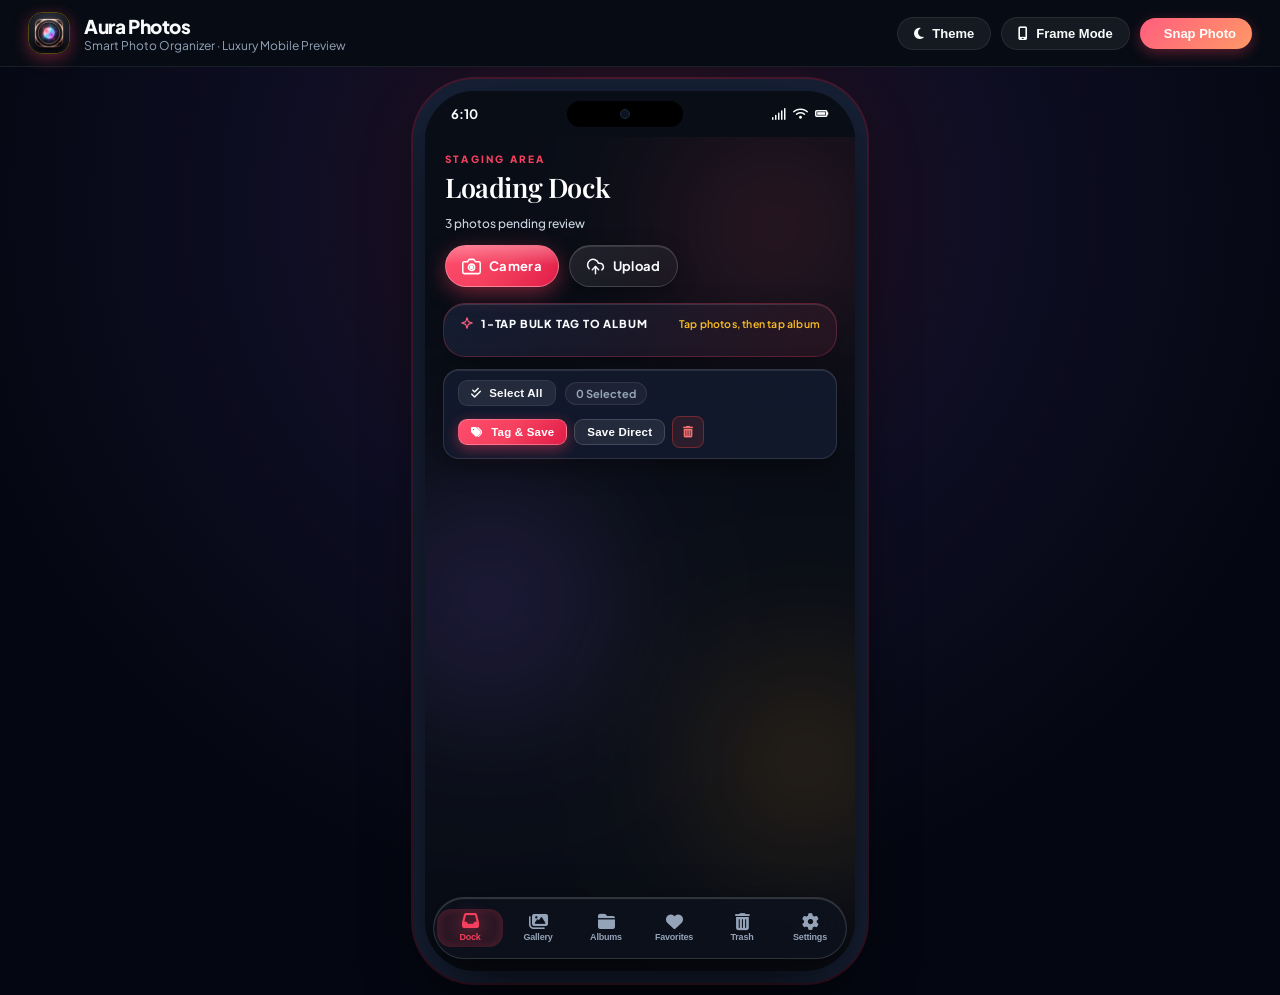
==== commit 54b37c0e: "Transform Multi-Tag Studio into luxury Collection Fusion Studio for multi-album merging and curated " ====
--- a/ios/web/index.html
+++ b/ios/web/index.html
@@ -2374,17 +2374,17 @@
             </button>
           </div>
 
-          <!-- Multi-Tag Album Intersection Studio (Luxury VIP Feature) -->
-          <div class="move-copy-multitag-container" id="moveCopyMultiTagContainer">
+          <!-- Multi-Album Merge / Collection Fusion Studio (Luxury VIP Feature) -->
+          <div class="move-copy-multitag-container move-copy-fusion-container" id="moveCopyMultiTagContainer">
             <!-- Header Toggle Bar -->
-            <button type="button" class="multitag-toggle-btn" id="multiTagToggleBtn" onclick="toggleMultiTagBuilder()" aria-expanded="false">
+            <button type="button" class="multitag-toggle-btn fusion-toggle-btn" id="multiTagToggleBtn" onclick="toggleFusionStudio()" aria-expanded="false">
               <div class="multitag-toggle-left">
-                <span class="multitag-icon-badge">
-                  <i class="fa-solid fa-layer-group"></i>
+                <span class="multitag-icon-badge fusion-icon-badge">
+                  <i class="fa-solid fa-wand-magic-sparkles"></i>
                 </span>
                 <div class="multitag-title-wrap">
-                  <span class="multitag-title" id="multiTagHeaderTitle">Multi-Tag Studio</span>
-                  <span class="multitag-badge" id="multiTagActiveBadge" style="display: none;">0 tags</span>
+                  <span class="multitag-title" id="multiTagHeaderTitle">Collection Fusion Studio</span>
+                  <span class="multitag-badge fusion-active-badge" id="fusionActiveBadge">Merge Albums</span>
                 </div>
               </div>
               <div class="multitag-toggle-right">
@@ -2394,62 +2394,79 @@
             </button>
 
             <!-- Spacious Luxury Studio Body -->
-            <div class="multitag-builder-body" id="multiTagBuilderBody" style="display: none;">
-              <!-- Source to Destination Context Banner -->
-              <div class="multitag-source-context-banner" id="multiTagSourceBanner">
-                <div class="context-banner-item source-item">
-                  <span class="context-banner-label"><i class="fa-solid fa-box-archive" style="font-size: 10px; margin-right: 3px;"></i> Source Album</span>
-                  <span class="context-banner-val" id="multiTagSourceVal">Current Photos</span>
-                </div>
-                <div class="context-banner-arrow">
-                  <i class="fa-solid fa-arrow-right-long"></i>
-                </div>
-                <div class="context-banner-item dest-item">
-                  <span class="context-banner-label"><i class="fa-solid fa-bullseye" style="font-size: 10px; margin-right: 3px;"></i> Target Destination</span>
-                  <span class="context-banner-val" id="multiTagDestVal">Choose below</span>
-                </div>
-              </div>
-
-              <!-- Formula Row: Selected Tags & Connectors -->
-              <div class="multitag-formula-section">
-                <div class="multitag-section-label" id="multiTagFormulaLabel">Active Destination Combination:</div>
-                <div class="multitag-chain-row" id="multiTagChainRow">
-                  <!-- Rendered by JS: Chips for Tag 1, Tag 2, Tag 3 + Plus Button -->
-                </div>
-              </div>
-
-              <!-- Live Preview / Destination Summary Card -->
-              <div class="multitag-result-card" id="multiTagResultCard" style="display: none;">
-                <div class="multitag-result-header">
-                  <div class="multitag-result-info">
-                    <span class="multitag-result-dot-stack" id="multiTagDotStack"></span>
-                    <div>
-                      <div class="multitag-result-label" id="multiTagResultLabel">Both tags match:</div>
-                      <div class="multitag-result-count" id="multiTagResultCount">0 photos match</div>
-                    </div>
-                  </div>
-                  <button type="button" class="multitag-select-btn" id="multiTagSelectDestBtn" onclick="selectMultiTagAsDestination()">
-                    <i class="fa-solid fa-check"></i> <span id="multiTagSelectBtnText" data-i18n="organize_multitag_select_dest">Select Destination</span>
+            <div class="multitag-builder-body fusion-builder-body" id="multiTagBuilderBody" style="display: none;">
+              <!-- Luxury Studio Intro Banner -->
+              <div class="fusion-hero-banner">
+                <div class="fusion-hero-title">
+                  <i class="fa-solid fa-sparkles" style="color: #fbbf24;"></i> Hand-Pick & Merge Across Albums
+                </div>
+                <div class="fusion-hero-subtitle">
+                  Select special photos from your source album, add Album 2 & 3, curate shots from each, and forge a brand new luxury collection.
+                </div>
+              </div>
+
+              <!-- List of Merged Album Cards with Individual Photo Preview Rails -->
+              <div class="fusion-albums-list" id="fusionAlbumsList">
+                <!-- Rendered dynamically by JS:
+                     Each album card contains:
+                     - Header: Album dot, Album Name, "X of Y photos selected", Select/Deselect All button, Remove album [×] button
+                     - Photo preview rail: Swipeable horizontal cards with glowing checkmarks, recognizable deselected state, and ruby [×] buttons
+                -->
+              </div>
+
+              <!-- Add Another Album to Merge Section -->
+              <div class="fusion-add-album-section" id="fusionAddAlbumSection">
+                <div class="fusion-add-album-header">
+                  <div class="fusion-add-album-title">
+                    <i class="fa-solid fa-circle-plus" style="color: #fbbf24;"></i> Add Album to Merge (Album 2, 3...)
+                  </div>
+                  <span class="fusion-add-hint">Tap any album to add</span>
+                </div>
+                <!-- Search filter for candidate albums -->
+                <div class="multitag-picker-search-wrap fusion-search-wrap">
+                  <i class="fa-solid fa-magnifying-glass multitag-picker-search-icon"></i>
+                  <input type="text" class="multitag-picker-search-input" id="fusionAlbumSearchInput" placeholder="Filter albums to add to collection..." oninput="handleFusionAlbumSearch(this.value)">
+                </div>
+                <!-- Candidate Album Chips -->
+                <div class="fusion-candidate-chips" id="fusionCandidateChips">
+                  <!-- Rendered dynamically by JS: Clickable candidate chips -->
+                </div>
+              </div>
+
+              <!-- Forge Collection Settings Card -->
+              <div class="fusion-forge-card" id="fusionForgeCard">
+                <div class="fusion-forge-header">
+                  <span class="fusion-forge-title"><i class="fa-solid fa-gem" style="color: #fbbf24;"></i> New Collection Details</span>
+                </div>
+
+                <!-- Collection Name Input with Smart Auto-Name Generator -->
+                <div class="fusion-name-input-group">
+                  <div class="fusion-input-wrap">
+                    <i class="fa-solid fa-wand-magic-sparkles fusion-input-icon"></i>
+                    <input type="text" id="fusionCollectionNameInput" class="fusion-name-input" placeholder="Name your new collection..." oninput="handleFusionNameInput(this.value)">
+                  </div>
+                  <button type="button" class="fusion-autoname-btn" id="fusionAutoNameBtn" onclick="rerollFusionSmartName()" title="Generate smart name suggestion">
+                    <i class="fa-solid fa-sparkles"></i> <span>Auto-Name</span>
                   </button>
                 </div>
-                <!-- Thumbnail Rail of Matching Intersection Photos -->
-                <div class="multitag-matching-thumbs" id="multiTagMatchingThumbs" style="display: none;"></div>
-              </div>
-
-              <!-- Available Tags to Combine (Directly Visible - No Hidden Sub-Drawers) -->
-              <div class="multitag-candidates-section" id="multiTagCandidatesSection">
-                <div class="multitag-candidates-header">
-                  <span class="multitag-candidates-title" id="multiTagCandidatesTitle">Select Tag to Combine:</span>
-                  <span class="multitag-hover-hint" id="multiTagHoverHint"><i class="fa-solid fa-arrow-pointer"></i> Hover to preview</span>
-                </div>
-                <!-- Search filter for tags -->
-                <div class="multitag-picker-search-wrap">
-                  <i class="fa-solid fa-magnifying-glass multitag-picker-search-icon"></i>
-                  <input type="text" class="multitag-picker-search-input" id="multiTagPickerSearchInput" placeholder="Filter available tags..." oninput="handleMultiTagPickerSearch(this.value)">
-                </div>
-                <!-- Scrollable Candidate Cards with Live Counts -->
-                <div class="multitag-candidate-list" id="multiTagCandidateList" onmouseleave="clearCandidateHoverPreview()">
-                  <!-- Rendered by JS: Candidates with photo counts & hover events -->
+
+                <!-- Luxury Jewel Color Swatches -->
+                <div class="fusion-color-section">
+                  <div class="fusion-color-label">Collection Accent:</div>
+                  <div class="fusion-color-swatches" id="fusionColorSwatches">
+                    <!-- Rendered dynamically by JS: Swatches with glowing active state -->
+                  </div>
+                </div>
+
+                <!-- Master Summary & Create Collection CTA Button -->
+                <div class="fusion-action-footer">
+                  <div class="fusion-total-summary" id="fusionTotalSummary">
+                    0 photos selected from 0 albums
+                  </div>
+                  <button type="button" class="btn btn-primary fusion-create-btn" id="fusionCreateBtn" onclick="executeCollectionFusion()">
+                    <i class="fa-solid fa-wand-magic-sparkles"></i>
+                    <span id="fusionCreateBtnText">Create Collection</span>
+                  </button>
                 </div>
               </div>
             </div>
--- a/ios/web/style.css
+++ b/ios/web/style.css
@@ -10631,15 +10631,16 @@
 }
 
 .move-copy-thumb-card.deselected {
-  border: 1.5px dashed rgba(255, 255, 255, 0.22);
-  opacity: 0.38;
-  filter: grayscale(60%);
-  transform: scale(0.95);
-}
-
-.move-copy-thumb-card:hover {
+  border: 1.5px solid rgba(255, 255, 255, 0.28);
+  opacity: 0.72;
+  transform: scale(0.96);
+}
+
+.move-copy-thumb-card.deselected:hover {
   opacity: 1;
-  filter: none;
+  border-color: rgba(251, 191, 36, 0.6);
+  transform: scale(1);
+  box-shadow: 0 0 10px rgba(251, 191, 36, 0.3);
 }
 
 .move-copy-thumb-card.selected:hover {
@@ -10661,21 +10662,24 @@
   width: 18px;
   height: 18px;
   border-radius: 50%;
-  background: #fbbf24;
+  background: linear-gradient(135deg, #fbbf24 0%, #f59e0b 100%);
+  border: 1px solid rgba(255, 255, 255, 0.55);
   color: #0f172a;
   display: flex;
   align-items: center;
   justify-content: center;
-  font-size: 10px;
+  font-size: 9.5px;
   font-weight: 800;
-  box-shadow: 0 2px 6px rgba(0, 0, 0, 0.4);
+  box-shadow: 0 2px 6px rgba(0, 0, 0, 0.4), 0 0 8px rgba(251, 191, 36, 0.4), inset 0 1px 1px rgba(255, 255, 255, 0.6);
   transition: all 0.18s ease;
 }
 
 .move-copy-thumb-card.deselected .move-copy-thumb-badge {
-  background: rgba(15, 23, 42, 0.85);
-  color: rgba(255, 255, 255, 0.5);
-  border: 1px solid rgba(255, 255, 255, 0.2);
+  background: rgba(15, 23, 42, 0.82);
+  backdrop-filter: blur(4px);
+  color: rgba(255, 255, 255, 0.6);
+  border: 1.5px solid rgba(255, 255, 255, 0.65);
+  box-shadow: 0 2px 5px rgba(0, 0, 0, 0.45);
 }
 
 .move-copy-thumb-remove {
@@ -10685,24 +10689,30 @@
   width: 18px;
   height: 18px;
   border-radius: 50%;
-  background: rgba(15, 23, 42, 0.9);
-  border: 1px solid rgba(255, 255, 255, 0.35);
-  color: rgba(255, 255, 255, 0.85);
+  background: linear-gradient(135deg, rgba(244, 63, 94, 0.92) 0%, rgba(190, 18, 60, 0.96) 100%);
+  border: 1px solid rgba(255, 255, 255, 0.55);
+  color: #ffffff;
   display: flex;
   align-items: center;
   justify-content: center;
-  font-size: 9px;
+  font-size: 8.5px;
   cursor: pointer;
-  transition: all 0.18s ease;
+  transition: all 0.2s cubic-bezier(0.34, 1.56, 0.64, 1);
   z-index: 2;
+  box-shadow: 0 2px 7px rgba(0, 0, 0, 0.45), 0 0 8px rgba(244, 63, 94, 0.45), inset 0 1px 1px rgba(255, 255, 255, 0.6);
+  backdrop-filter: blur(4px);
 }
 
 .move-copy-thumb-remove:hover {
-  background: #f43f5e;
-  border-color: #f43f5e;
+  background: linear-gradient(135deg, #ff4d6d 0%, #e11d48 100%);
+  border-color: #ffffff;
   color: #ffffff;
-  transform: scale(1.15);
-  box-shadow: 0 0 8px rgba(244, 63, 94, 0.6);
+  transform: scale(1.18);
+  box-shadow: 0 3px 12px rgba(244, 63, 94, 0.75), inset 0 1px 1.5px rgba(255, 255, 255, 0.85);
+}
+
+.move-copy-thumb-remove:active {
+  transform: scale(0.92);
 }
 
 .move-copy-thumb-card.deselected .move-copy-thumb-remove {
@@ -10963,6 +10973,9 @@
 
 /* Unified Sexy Golden Luxury Scrollbar Engine */
 .multitag-builder-body::-webkit-scrollbar,
+.fusion-builder-body::-webkit-scrollbar,
+.fusion-album-rail::-webkit-scrollbar,
+.fusion-candidate-chips::-webkit-scrollbar,
 #moveCopyModal .dialog-card::-webkit-scrollbar,
 .luxury-dialog::-webkit-scrollbar,
 .multitag-candidate-list::-webkit-scrollbar,
@@ -10975,6 +10988,9 @@
 }
 
 .multitag-builder-body::-webkit-scrollbar-button,
+.fusion-builder-body::-webkit-scrollbar-button,
+.fusion-album-rail::-webkit-scrollbar-button,
+.fusion-candidate-chips::-webkit-scrollbar-button,
 #moveCopyModal .dialog-card::-webkit-scrollbar-button,
 .luxury-dialog::-webkit-scrollbar-button,
 .multitag-candidate-list::-webkit-scrollbar-button,
@@ -10988,6 +11004,9 @@
 }
 
 .multitag-builder-body::-webkit-scrollbar-track,
+.fusion-builder-body::-webkit-scrollbar-track,
+.fusion-album-rail::-webkit-scrollbar-track,
+.fusion-candidate-chips::-webkit-scrollbar-track,
 #moveCopyModal .dialog-card::-webkit-scrollbar-track,
 .luxury-dialog::-webkit-scrollbar-track,
 .multitag-candidate-list::-webkit-scrollbar-track,
@@ -11001,6 +11020,9 @@
 }
 
 .multitag-builder-body::-webkit-scrollbar-thumb,
+.fusion-builder-body::-webkit-scrollbar-thumb,
+.fusion-album-rail::-webkit-scrollbar-thumb,
+.fusion-candidate-chips::-webkit-scrollbar-thumb,
 #moveCopyModal .dialog-card::-webkit-scrollbar-thumb,
 .luxury-dialog::-webkit-scrollbar-thumb,
 .multitag-candidate-list::-webkit-scrollbar-thumb,
@@ -11014,6 +11036,9 @@
 }
 
 .multitag-builder-body::-webkit-scrollbar-thumb:hover,
+.fusion-builder-body::-webkit-scrollbar-thumb:hover,
+.fusion-album-rail::-webkit-scrollbar-thumb:hover,
+.fusion-candidate-chips::-webkit-scrollbar-thumb:hover,
 #moveCopyModal .dialog-card::-webkit-scrollbar-thumb:hover,
 .luxury-dialog::-webkit-scrollbar-thumb:hover,
 .multitag-candidate-list::-webkit-scrollbar-thumb:hover,
@@ -11025,469 +11050,578 @@
   box-shadow: 0 0 14px rgba(251, 191, 36, 0.9);
 }
 
-/* Formula Row */
-.multitag-formula-section {
-  margin-bottom: 12px;
-}
-
-.multitag-section-label {
-  font-size: 11px;
-  font-weight: 700;
-  text-transform: uppercase;
-  letter-spacing: 0.8px;
-  color: #94a3b8;
-  margin-bottom: 6px;
-}
-
-.multitag-chain-row {
-  display: flex;
-  flex-wrap: wrap;
+/* ========================================================
+   COLLECTION FUSION STUDIO (LUXURY MULTI-ALBUM MERGE SYSTEM)
+   ======================================================== */
+.fusion-builder-body {
+  padding: 14px 12px 32px 12px;
+  max-height: min(520px, 60vh);
+  overflow-y: auto;
+  overflow-x: hidden;
+}
+
+.fusion-hero-banner {
+  background: linear-gradient(135deg, rgba(251, 191, 36, 0.14) 0%, rgba(244, 63, 94, 0.08) 50%, rgba(30, 41, 59, 0.6) 100%);
+  border: 1px solid rgba(251, 191, 36, 0.35);
+  border-radius: 12px;
+  padding: 10px 14px;
+  margin-bottom: 14px;
+  box-shadow: 0 4px 16px rgba(0, 0, 0, 0.25), inset 0 1px 0 rgba(255, 255, 255, 0.08);
+}
+
+.fusion-hero-title {
+  font-size: 13px;
+  font-weight: 800;
+  color: #fbbf24;
+  letter-spacing: 0.3px;
+  display: flex;
+  align-items: center;
+  gap: 6px;
+  margin-bottom: 3px;
+}
+
+.fusion-hero-subtitle {
+  font-size: 11.5px;
+  color: #cbd5e1;
+  line-height: 1.45;
+}
+
+/* List of Merged Albums */
+.fusion-albums-list {
+  display: flex;
+  flex-direction: column;
+  gap: 12px;
+  margin-bottom: 14px;
+}
+
+/* Individual Merged Album Card */
+.fusion-album-card {
+  background: linear-gradient(145deg, rgba(26, 35, 60, 0.85) 0%, rgba(15, 23, 42, 0.92) 100%);
+  border: 1.5px solid rgba(251, 191, 36, 0.3);
+  border-radius: 14px;
+  padding: 10px 12px;
+  box-shadow: 0 4px 16px rgba(0, 0, 0, 0.35), inset 0 1px 0 rgba(255, 255, 255, 0.05);
+  transition: all 0.22s cubic-bezier(0.4, 0, 0.2, 1);
+}
+
+.fusion-album-card:hover {
+  border-color: rgba(251, 191, 36, 0.55);
+  box-shadow: 0 6px 20px rgba(0, 0, 0, 0.42), 0 0 14px rgba(251, 191, 36, 0.15);
+}
+
+.fusion-album-header {
+  display: flex;
+  align-items: center;
+  justify-content: space-between;
+  gap: 10px;
+  margin-bottom: 8px;
+}
+
+.fusion-album-header-left {
+  display: flex;
+  align-items: center;
   gap: 8px;
-  align-items: center;
-  min-height: 40px;
-}
-
-.multitag-tag-chip {
-  display: inline-flex;
-  align-items: center;
-  gap: 8px;
-  background: linear-gradient(135deg, rgba(30, 41, 59, 0.95) 0%, rgba(15, 23, 42, 0.95) 100%);
-  border: 1.5px solid rgba(251, 191, 36, 0.45);
-  border-radius: 20px;
-  padding: 6px 12px;
-  box-shadow: 0 4px 12px rgba(0, 0, 0, 0.3);
-  transition: all 0.2s cubic-bezier(0.4, 0, 0.2, 1);
-  user-select: none;
-}
-
-.multitag-tag-chip:hover {
-  border-color: #fbbf24;
-  box-shadow: 0 0 14px rgba(251, 191, 36, 0.4);
-  transform: translateY(-1px);
-}
-
-.multitag-tag-dot {
+  min-width: 0;
+  flex: 1;
+}
+
+.fusion-album-num-badge {
+  font-size: 10px;
+  font-weight: 800;
+  color: #fbbf24;
+  background: rgba(251, 191, 36, 0.18);
+  border: 1px solid rgba(251, 191, 36, 0.4);
+  border-radius: 6px;
+  padding: 2px 5px;
+  flex-shrink: 0;
+}
+
+.fusion-album-dot {
   width: 10px;
   height: 10px;
   border-radius: 50%;
   flex-shrink: 0;
-  box-shadow: 0 0 6px currentColor;
-}
-
-.multitag-tag-name {
+  box-shadow: 0 0 8px currentColor;
+}
+
+.fusion-album-name {
   font-size: 13px;
   font-weight: 700;
   color: #f8fafc;
-  letter-spacing: 0.2px;
-}
-
-.multitag-tag-remove {
-  background: rgba(255, 255, 255, 0.12);
-  border: none;
-  color: rgba(255, 255, 255, 0.7);
-  width: 20px;
-  height: 20px;
-  border-radius: 50%;
-  display: inline-flex;
-  align-items: center;
-  justify-content: center;
-  font-size: 11px;
-  cursor: pointer;
-  transition: all 0.15s ease;
-  margin-left: 2px;
-}
-
-.multitag-tag-remove:hover {
-  background: #f43f5e;
-  color: #ffffff;
-  transform: scale(1.15);
-}
-
-.multitag-waiting-slot {
-  display: inline-flex;
-  align-items: center;
-  justify-content: center;
-  gap: 6px;
-  color: #fbbf24;
-  font-size: 12px;
-  font-weight: 600;
-  font-style: italic;
-  padding: 6px 12px;
-  background: rgba(251, 191, 36, 0.08);
-  border: 1px dashed rgba(251, 191, 36, 0.35);
-  border-radius: 12px;
   white-space: nowrap;
   overflow: hidden;
   text-overflow: ellipsis;
+  letter-spacing: 0.2px;
+}
+
+.fusion-album-count-badge {
+  font-size: 10.5px;
+  font-weight: 700;
+  padding: 2px 8px;
+  border-radius: 10px;
+  background: rgba(255, 255, 255, 0.08);
+  color: #94a3b8;
+  border: 1px solid rgba(255, 255, 255, 0.12);
+  white-space: nowrap;
+  flex-shrink: 0;
+}
+
+.fusion-album-count-badge.active-count {
+  background: rgba(251, 191, 36, 0.18);
+  color: #fbbf24;
+  border-color: rgba(251, 191, 36, 0.45);
+}
+
+.fusion-album-header-right {
+  display: flex;
+  align-items: center;
+  gap: 6px;
+  flex-shrink: 0;
+}
+
+.fusion-album-select-all-btn {
+  background: rgba(255, 255, 255, 0.08);
+  border: 1px solid rgba(255, 255, 255, 0.16);
+  color: #e2e8f0;
+  font-size: 11px;
+  font-weight: 600;
+  padding: 4px 9px;
+  border-radius: 8px;
+  cursor: pointer;
+  display: inline-flex;
+  align-items: center;
+  gap: 5px;
+  transition: all 0.18s ease;
+}
+
+.fusion-album-select-all-btn:hover {
+  background: rgba(251, 191, 36, 0.2);
+  border-color: #fbbf24;
+  color: #fbbf24;
+}
+
+.fusion-album-remove-btn {
+  background: rgba(244, 63, 94, 0.15);
+  border: 1px solid rgba(244, 63, 94, 0.35);
+  color: #f43f5e;
+  width: 24px;
+  height: 24px;
+  border-radius: 50%;
+  cursor: pointer;
+  display: inline-flex;
+  align-items: center;
+  justify-content: center;
+  font-size: 11px;
+  transition: all 0.18s ease;
+}
+
+.fusion-album-remove-btn:hover {
+  background: #f43f5e;
+  color: #ffffff;
+  transform: scale(1.1);
+  box-shadow: 0 0 10px rgba(244, 63, 94, 0.6);
+}
+
+/* Horizontal Swipeable Photo Rail Per Album */
+.fusion-album-rail {
+  display: flex;
+  gap: 8px;
+  overflow-x: auto;
+  overflow-y: hidden;
+  padding: 4px 2px 6px 2px;
+  scroll-behavior: smooth;
+  user-select: none;
+}
+
+/* Individual Photo Thumb Card */
+.fusion-photo-thumb-card {
+  position: relative;
+  width: 58px;
+  height: 58px;
+  border-radius: 10px;
+  overflow: hidden;
+  flex-shrink: 0;
+  cursor: pointer;
+  transition: all 0.2s cubic-bezier(0.4, 0, 0.2, 1);
+  background: #0f172a;
+}
+
+.fusion-photo-thumb-card img {
   width: 100%;
-  flex-basis: 100%;
-  box-sizing: border-box;
-}
-
-.multitag-waiting-slot.empty-start {
-  color: #f8fafc;
-  font-style: normal;
-  font-weight: 700;
-  font-size: 12px;
-  padding: 7px 14px;
-  background: linear-gradient(135deg, rgba(251, 191, 36, 0.16) 0%, rgba(245, 158, 11, 0.08) 100%);
-  border: 1.5px dashed rgba(251, 191, 36, 0.55);
-  border-radius: 20px;
-  box-shadow: 0 2px 10px rgba(0, 0, 0, 0.25), inset 0 1px 0 rgba(255, 255, 255, 0.1);
-  transition: all 0.2s cubic-bezier(0.4, 0, 0.2, 1);
-  white-space: nowrap;
-  overflow: hidden;
-  text-overflow: ellipsis;
-  max-width: 100%;
-}
-
-.multitag-waiting-slot.empty-start i {
-  color: #fbbf24;
-  font-size: 11px;
-  animation: pulseSlotIcon 2s infinite ease-in-out;
-}
-
-@keyframes pulseSlotIcon {
-  0%, 100% { transform: scale(1); opacity: 0.85; }
-  50% { transform: scale(1.18); opacity: 1; filter: drop-shadow(0 0 6px rgba(251, 191, 36, 0.6)); }
-}
-
-.multitag-chain-plus-btn {
-  display: inline-flex;
-  align-items: center;
-  gap: 6px;
-  background: linear-gradient(135deg, rgba(251, 191, 36, 0.22) 0%, rgba(245, 158, 11, 0.18) 100%);
-  border: 1.5px dashed rgba(251, 191, 36, 0.7);
-  color: #fbbf24;
-  font-size: 12px;
-  font-weight: 700;
-  padding: 6px 14px;
-  border-radius: 20px;
-  cursor: pointer;
-  transition: all 0.2s cubic-bezier(0.34, 1.56, 0.64, 1);
-}
-
-.multitag-chain-plus-btn:hover {
+  height: 100%;
+  object-fit: cover;
+  display: block;
+  transition: opacity 0.2s ease, filter 0.2s ease;
+}
+
+/* Selected Photo State: Full Brightness, 24K Gold Glowing Border */
+.fusion-photo-thumb-card.selected {
+  border: 2px solid #fbbf24;
+  box-shadow: 0 0 12px rgba(251, 191, 36, 0.45);
+  transform: translateY(-1px);
+}
+
+.fusion-photo-thumb-card.selected img {
+  opacity: 1;
+  filter: none;
+}
+
+.fusion-photo-badge {
+  position: absolute;
+  top: 4px;
+  left: 4px;
+  width: 16px;
+  height: 16px;
+  border-radius: 50%;
+  display: flex;
+  align-items: center;
+  justify-content: center;
+  font-size: 9px;
+  z-index: 2;
+  transition: all 0.18s ease;
+}
+
+.fusion-photo-thumb-card.selected .fusion-photo-badge {
   background: linear-gradient(135deg, #fbbf24 0%, #f59e0b 100%);
   color: #0f172a;
-  border-style: solid;
-  transform: scale(1.05);
-  box-shadow: 0 0 16px rgba(251, 191, 36, 0.6);
-}
-
-/* Candidate Tags Section (Directly Visible) */
-.multitag-candidates-section {
-  margin-top: 12px;
-  background: rgba(15, 23, 42, 0.75);
-  border: 1px solid rgba(251, 191, 36, 0.25);
+  box-shadow: 0 2px 6px rgba(0, 0, 0, 0.5);
+  border: 1px solid rgba(255, 255, 255, 0.8);
+}
+
+/* Deselected Photo State: Frosted Glass Ring, recognizable opacity (no muddy grayscale) */
+.fusion-photo-thumb-card.deselected {
+  border: 2px solid rgba(255, 255, 255, 0.22);
+  box-shadow: none;
+}
+
+.fusion-photo-thumb-card.deselected img {
+  opacity: 0.72;
+  filter: brightness(0.85);
+}
+
+.fusion-photo-thumb-card.deselected:hover img {
+  opacity: 0.92;
+  filter: brightness(0.95);
+}
+
+.fusion-photo-thumb-card.deselected .fusion-photo-badge {
+  background: rgba(15, 23, 42, 0.6);
+  border: 1.5px solid rgba(255, 255, 255, 0.45);
+  box-shadow: 0 1px 4px rgba(0, 0, 0, 0.4);
+}
+
+/* Ruby Cross Button to Remove Photo from Curation */
+.fusion-photo-remove-btn {
+  position: absolute;
+  top: 4px;
+  right: 4px;
+  width: 18px;
+  height: 18px;
+  border-radius: 50%;
+  background: linear-gradient(135deg, #f43f5e 0%, #be123c 100%);
+  color: #ffffff;
+  display: flex;
+  align-items: center;
+  justify-content: center;
+  font-size: 9px;
+  cursor: pointer;
+  z-index: 3;
+  opacity: 0;
+  transition: all 0.18s cubic-bezier(0.34, 1.56, 0.64, 1);
+  box-shadow: 0 2px 6px rgba(244, 63, 94, 0.6), inset 0 1px 0 rgba(255, 255, 255, 0.3);
+  border: 1px solid rgba(255, 255, 255, 0.35);
+}
+
+.fusion-photo-thumb-card:hover .fusion-photo-remove-btn {
+  opacity: 1;
+  transform: scale(1);
+}
+
+.fusion-photo-remove-btn:hover {
+  background: linear-gradient(135deg, #ff4d6d 0%, #e11d48 100%);
+  transform: scale(1.22) !important;
+  box-shadow: 0 0 10px rgba(244, 63, 94, 0.85);
+}
+
+/* Add Album to Merge Section */
+.fusion-add-album-section {
+  background: rgba(15, 23, 42, 0.7);
+  border: 1px dashed rgba(251, 191, 36, 0.35);
   border-radius: 14px;
   padding: 12px;
-  box-shadow: inset 0 2px 6px rgba(0, 0, 0, 0.3);
-}
-
-.multitag-candidates-header {
+  margin-bottom: 14px;
+  box-shadow: inset 0 2px 8px rgba(0, 0, 0, 0.3);
+}
+
+.fusion-add-album-header {
   display: flex;
   align-items: center;
   justify-content: space-between;
   gap: 8px;
-  min-height: 24px;
-  max-height: 24px;
-  overflow: hidden;
   margin-bottom: 8px;
 }
 
-.multitag-candidates-title {
-  font-size: 12px;
+.fusion-add-album-title {
+  font-size: 12.5px;
   font-weight: 700;
   color: #fbbf24;
+  display: flex;
+  align-items: center;
+  gap: 6px;
   letter-spacing: 0.2px;
-  white-space: nowrap;
-  overflow: hidden;
-  text-overflow: ellipsis;
-  flex: 1;
-  min-width: 0;
-}
-
-.multitag-hover-hint {
+}
+
+.fusion-add-hint {
   font-size: 11px;
   color: #94a3b8;
-  display: flex;
-  align-items: center;
-  gap: 4px;
-  flex-shrink: 0;
-  white-space: nowrap;
-}
-
-.multitag-picker-search-wrap {
-  display: flex;
-  align-items: center;
-  background: rgba(30, 41, 59, 0.8);
+}
+
+.fusion-search-wrap {
+  margin-bottom: 10px;
+}
+
+.fusion-candidate-chips {
+  display: flex;
+  flex-wrap: wrap;
+  gap: 8px;
+  max-height: 120px;
+  overflow-y: auto;
+  padding: 2px 0;
+}
+
+.fusion-candidate-chip {
+  display: inline-flex;
+  align-items: center;
+  gap: 7px;
+  background: rgba(30, 41, 59, 0.75);
   border: 1px solid rgba(255, 255, 255, 0.12);
-  border-radius: 8px;
-  padding: 0 10px;
-  height: 34px;
-  box-sizing: border-box;
-  margin-bottom: 8px;
-  gap: 8px;
-  transition: border-color 0.18s ease, box-shadow 0.18s ease;
-}
-
-.multitag-picker-search-wrap:focus-within {
+  border-radius: 20px;
+  padding: 5px 12px;
+  cursor: pointer;
+  transition: all 0.2s cubic-bezier(0.4, 0, 0.2, 1);
+  user-select: none;
+}
+
+.fusion-candidate-chip:hover {
+  background: linear-gradient(135deg, rgba(251, 191, 36, 0.2) 0%, rgba(30, 41, 59, 0.95) 100%);
   border-color: #fbbf24;
-  box-shadow: 0 0 12px rgba(251, 191, 36, 0.25);
-}
-
-.multitag-picker-search-icon {
-  color: #94a3b8;
-  font-size: 12px;
-}
-
-.multitag-picker-search-input {
-  background: transparent;
-  border: none;
-  color: #f8fafc;
-  font-size: 12px;
-  width: 100%;
-  outline: none;
-}
-
-.multitag-candidate-list {
-  display: flex;
-  flex-direction: column;
-  gap: 6px;
-  max-height: 180px;
-  overflow-y: auto;
-  padding-right: 4px;
-}
-
-.multitag-candidate-card {
-  display: flex;
-  align-items: center;
-  justify-content: space-between;
-  padding: 9px 12px;
-  border-radius: 10px;
-  background: rgba(30, 41, 59, 0.6);
-  border: 1px solid rgba(255, 255, 255, 0.08);
-  cursor: pointer;
-  transition: background 0.18s ease, border-color 0.18s ease, box-shadow 0.18s ease;
-  user-select: none;
-}
-
-.multitag-candidate-card > * {
-  pointer-events: none;
-}
-
-.multitag-candidate-card:hover,
-.multitag-candidate-card.hovered {
-  background: linear-gradient(135deg, rgba(251, 191, 36, 0.22) 0%, rgba(30, 41, 59, 0.98) 100%);
-  border-color: rgba(251, 191, 36, 0.7);
-  box-shadow: 0 4px 14px rgba(0, 0, 0, 0.4), 0 0 10px rgba(251, 191, 36, 0.25);
-}
-
-.candidate-left {
-  display: flex;
-  align-items: center;
-  gap: 10px;
-  min-width: 0;
-}
-
-.candidate-dot {
-  width: 10px;
-  height: 10px;
+  box-shadow: 0 4px 12px rgba(0, 0, 0, 0.35), 0 0 10px rgba(251, 191, 36, 0.3);
+  transform: translateY(-1px);
+}
+
+.fusion-chip-dot {
+  width: 9px;
+  height: 9px;
   border-radius: 50%;
   flex-shrink: 0;
   box-shadow: 0 0 6px currentColor;
 }
 
-.candidate-name {
-  font-size: 13px;
+.fusion-chip-name {
+  font-size: 12px;
   font-weight: 700;
   color: #f1f5f9;
-  white-space: nowrap;
-  overflow: hidden;
-  text-overflow: ellipsis;
-}
-
-.candidate-count-badge {
-  font-size: 11px;
+}
+
+.fusion-chip-count {
+  font-size: 10.5px;
   font-weight: 700;
-  padding: 3px 9px;
-  border-radius: 12px;
-  display: inline-flex;
-  align-items: center;
-  gap: 4px;
+  color: #94a3b8;
+  background: rgba(255, 255, 255, 0.08);
+  padding: 1px 6px;
+  border-radius: 8px;
+}
+
+/* Forge Collection Details Card */
+.fusion-forge-card {
+  background: linear-gradient(145deg, rgba(30, 41, 59, 0.9) 0%, rgba(15, 23, 42, 0.96) 100%);
+  border: 1.5px solid rgba(251, 191, 36, 0.45);
+  border-radius: 14px;
+  padding: 14px;
+  box-shadow: 0 8px 24px rgba(0, 0, 0, 0.45), inset 0 1px 0 rgba(255, 255, 255, 0.08);
+}
+
+.fusion-forge-header {
+  margin-bottom: 10px;
+}
+
+.fusion-forge-title {
+  font-size: 12.5px;
+  font-weight: 800;
+  color: #fbbf24;
+  letter-spacing: 0.4px;
+  text-transform: uppercase;
+  display: flex;
+  align-items: center;
+  gap: 6px;
+}
+
+/* Name input group */
+.fusion-name-input-group {
+  display: flex;
+  gap: 8px;
+  align-items: center;
+  margin-bottom: 12px;
+}
+
+.fusion-input-wrap {
+  display: flex;
+  align-items: center;
+  background: rgba(15, 23, 42, 0.85);
+  border: 1.5px solid rgba(251, 191, 36, 0.4);
+  border-radius: 10px;
+  padding: 0 12px;
+  height: 38px;
+  flex: 1;
+  gap: 8px;
+  transition: all 0.2s ease;
+  box-sizing: border-box;
+}
+
+.fusion-input-wrap:focus-within {
+  border-color: #fbbf24;
+  box-shadow: 0 0 16px rgba(251, 191, 36, 0.35);
+}
+
+.fusion-input-icon {
+  color: #fbbf24;
+  font-size: 13px;
   flex-shrink: 0;
 }
 
-.candidate-count-badge.has-photos {
-  background: rgba(16, 185, 129, 0.22);
-  color: #34d399;
-  border: 1px solid rgba(16, 185, 129, 0.5);
-  box-shadow: 0 0 10px rgba(16, 185, 129, 0.25);
-}
-
-.candidate-count-badge.zero-photos {
-  background: rgba(255, 255, 255, 0.05);
-  color: rgba(255, 255, 255, 0.4);
-  border: 1px solid rgba(255, 255, 255, 0.08);
-}
-
-/* Result / Preview Card */
-.multitag-result-card {
-  margin: 10px 0 12px 0;
-  background: linear-gradient(135deg, rgba(251, 191, 36, 0.12) 0%, rgba(244, 63, 94, 0.1) 100%);
-  border: 1.5px solid rgba(251, 191, 36, 0.45);
-  border-radius: 12px;
-  padding: 10px 12px;
-  transition: all 0.22s ease;
-  box-shadow: 0 4px 16px rgba(0, 0, 0, 0.25);
-}
-
-.multitag-result-card.hover-previewing {
-  border-color: #38bdf8;
-  box-shadow: 0 0 20px rgba(56, 189, 248, 0.35), inset 0 0 10px rgba(56, 189, 248, 0.08);
-  background: linear-gradient(135deg, rgba(56, 189, 248, 0.12) 0%, rgba(15, 23, 42, 0.95) 100%);
-  padding: 8px 12px;
-  animation: fadeInSlideDown 0.18s ease-out;
-}
-
-.multitag-result-card.hover-previewing .multitag-select-btn {
-  display: none !important;
-}
-
-.multitag-result-card.active-destination {
-  border-color: #fbbf24;
-  box-shadow: 0 0 22px rgba(251, 191, 36, 0.38);
-  background: linear-gradient(135deg, rgba(251, 191, 36, 0.18) 0%, rgba(244, 63, 94, 0.12) 100%);
-}
-
-.multitag-result-header {
-  display: flex;
-  align-items: center;
-  justify-content: space-between;
-  gap: 10px;
-  flex-wrap: wrap;
-}
-
-.multitag-result-info {
-  display: flex;
-  align-items: center;
-  gap: 10px;
-  min-width: 0;
-}
-
-.multitag-result-dot-stack {
-  display: inline-flex;
-  align-items: center;
-  margin-right: 4px;
-}
-
-.multitag-stack-dot {
-  width: 16px;
-  height: 16px;
-  border-radius: 50%;
-  border: 2px solid #0f172a;
-  margin-right: -6px;
-  display: inline-block;
-  box-shadow: 0 0 6px rgba(0, 0, 0, 0.6);
-}
-
-.multitag-result-label {
+.fusion-name-input {
+  background: transparent;
+  border: none;
+  color: #ffffff;
+  font-size: 13.5px;
+  font-weight: 700;
+  width: 100%;
+  outline: none;
+}
+
+.fusion-name-input::placeholder {
+  color: rgba(255, 255, 255, 0.35);
+  font-weight: 500;
+}
+
+.fusion-autoname-btn {
+  background: linear-gradient(135deg, rgba(251, 191, 36, 0.2) 0%, rgba(245, 158, 11, 0.15) 100%);
+  border: 1px solid rgba(251, 191, 36, 0.5);
+  color: #fbbf24;
   font-size: 11.5px;
-  color: #cbd5e1;
-  font-weight: 600;
-}
-
-.multitag-result-count {
-  font-size: 13.5px;
-  font-weight: 800;
-  color: #ffffff;
-}
-
-.multitag-select-btn {
-  background: linear-gradient(135deg, rgba(251, 191, 36, 0.25) 0%, rgba(245, 158, 11, 0.2) 100%);
-  border: 1px solid rgba(251, 191, 36, 0.6);
-  color: #fbbf24;
-  font-size: 12px;
   font-weight: 700;
-  padding: 7px 14px;
+  padding: 0 14px;
+  height: 38px;
   border-radius: 10px;
   cursor: pointer;
   display: inline-flex;
   align-items: center;
   gap: 6px;
+  white-space: nowrap;
+  flex-shrink: 0;
   transition: all 0.2s ease;
-  white-space: nowrap;
-}
-
-.multitag-select-btn:hover {
+}
+
+.fusion-autoname-btn:hover {
   background: linear-gradient(135deg, #fbbf24 0%, #f59e0b 100%);
   color: #0f172a;
-  box-shadow: 0 0 16px rgba(251, 191, 36, 0.55);
-}
-
-.multitag-select-btn.selected {
-  background: linear-gradient(135deg, #10b981 0%, #059669 100%);
-  color: #ffffff;
-  border-color: #10b981;
-  box-shadow: 0 0 16px rgba(16, 185, 129, 0.5);
-}
-
-.multitag-matching-thumbs {
-  margin-top: 10px;
-  display: flex;
-  align-items: center;
-  gap: 8px;
-  overflow-x: auto;
-  padding: 4px 0;
-  scrollbar-width: none;
-}
-
-.multitag-match-thumb {
-  width: 36px;
-  height: 36px;
-  border-radius: 8px;
-  object-fit: cover;
-  border: 1.5px solid rgba(255, 255, 255, 0.25);
+  box-shadow: 0 0 16px rgba(251, 191, 36, 0.5);
+}
+
+/* Color Accent Swatches */
+.fusion-color-section {
+  display: flex;
+  align-items: center;
+  justify-content: space-between;
+  gap: 10px;
+  margin-bottom: 14px;
+  padding: 8px 10px;
+  background: rgba(15, 23, 42, 0.5);
+  border-radius: 10px;
+  border: 1px solid rgba(255, 255, 255, 0.06);
+}
+
+.fusion-color-label {
+  font-size: 11.5px;
+  font-weight: 700;
+  color: #94a3b8;
+  white-space: nowrap;
+}
+
+.fusion-color-swatches {
+  display: flex;
+  gap: 7px;
+  align-items: center;
+}
+
+.fusion-color-swatch {
+  width: 22px;
+  height: 22px;
+  border-radius: 50%;
+  cursor: pointer;
+  position: relative;
+  transition: all 0.18s cubic-bezier(0.34, 1.56, 0.64, 1);
   box-shadow: 0 2px 6px rgba(0, 0, 0, 0.4);
-  flex-shrink: 0;
-}
-
-.multitag-match-more {
-  width: 36px;
-  height: 36px;
-  border-radius: 8px;
-  font-size: 11px;
+  border: 2px solid transparent;
+}
+
+.fusion-color-swatch:hover {
+  transform: scale(1.22);
+}
+
+.fusion-color-swatch.active {
+  transform: scale(1.22);
+  border-color: #ffffff;
+  box-shadow: 0 0 12px currentColor, 0 0 4px #ffffff;
+}
+
+/* Footer & Master Forge Button */
+.fusion-action-footer {
+  display: flex;
+  flex-direction: column;
+  align-items: stretch;
+  gap: 10px;
+  padding-top: 10px;
+  border-top: 1px solid rgba(255, 255, 255, 0.08);
+}
+
+.fusion-total-summary {
+  font-size: 12px;
   font-weight: 700;
-  background: rgba(255, 255, 255, 0.12);
   color: #cbd5e1;
-  display: flex;
-  align-items: center;
-  justify-content: center;
-  flex-shrink: 0;
-  border: 1px dashed rgba(255, 255, 255, 0.3);
-}
-
-.move-copy-album-row.multitag-combined-row {
-  background: linear-gradient(135deg, rgba(251, 191, 36, 0.14) 0%, rgba(244, 63, 94, 0.1) 100%);
-  border: 1.5px dashed rgba(251, 191, 36, 0.6);
-}
-
-.move-copy-album-row.multitag-combined-row.selected {
-  background: linear-gradient(135deg, rgba(251, 191, 36, 0.25) 0%, rgba(244, 63, 94, 0.16) 100%);
-  border-style: solid;
-  border-color: #fbbf24;
-  box-shadow: 0 0 18px rgba(251, 191, 36, 0.32);
-}
-
-.move-copy-album-row.multitag-combined-row .album-row-radio {
-  border-color: #fbbf24;
-}
-
-.move-copy-album-row.multitag-combined-row.selected .album-row-radio {
-  background: #fbbf24;
-  border-color: #fbbf24;
-  color: #0f172a;
+  text-align: center;
+}
+
+.fusion-create-btn {
+  background: linear-gradient(135deg, #f59e0b 0%, #d97706 50%, #b45309 100%) !important;
+  border: 1.5px solid #fbbf24 !important;
+  color: #ffffff !important;
+  font-size: 13px !important;
+  font-weight: 800 !important;
+  padding: 11px 18px !important;
+  border-radius: 12px !important;
+  box-shadow: 0 4px 16px rgba(245, 158, 11, 0.4), inset 0 1px 0 rgba(255, 255, 255, 0.25) !important;
+  cursor: pointer !important;
+  display: inline-flex !important;
+  align-items: center !important;
+  justify-content: center !important;
+  width: 100% !important;
+  gap: 8px !important;
+  transition: all 0.22s cubic-bezier(0.4, 0, 0.2, 1) !important;
+  white-space: nowrap !important;
+  box-sizing: border-box !important;
+}
+
+.fusion-create-btn:hover:not(:disabled) {
+  background: linear-gradient(135deg, #fbbf24 0%, #f59e0b 50%, #d97706 100%) !important;
+  box-shadow: 0 0 24px rgba(251, 191, 36, 0.7), inset 0 1px 0 rgba(255, 255, 255, 0.4) !important;
+  transform: translateY(-1px) scale(1.02) !important;
+}
+
+.fusion-create-btn:disabled {
+  opacity: 0.45 !important;
+  cursor: not-allowed !important;
+  box-shadow: none !important;
 }
 .move-copy-albums-list {
   display: flex;
